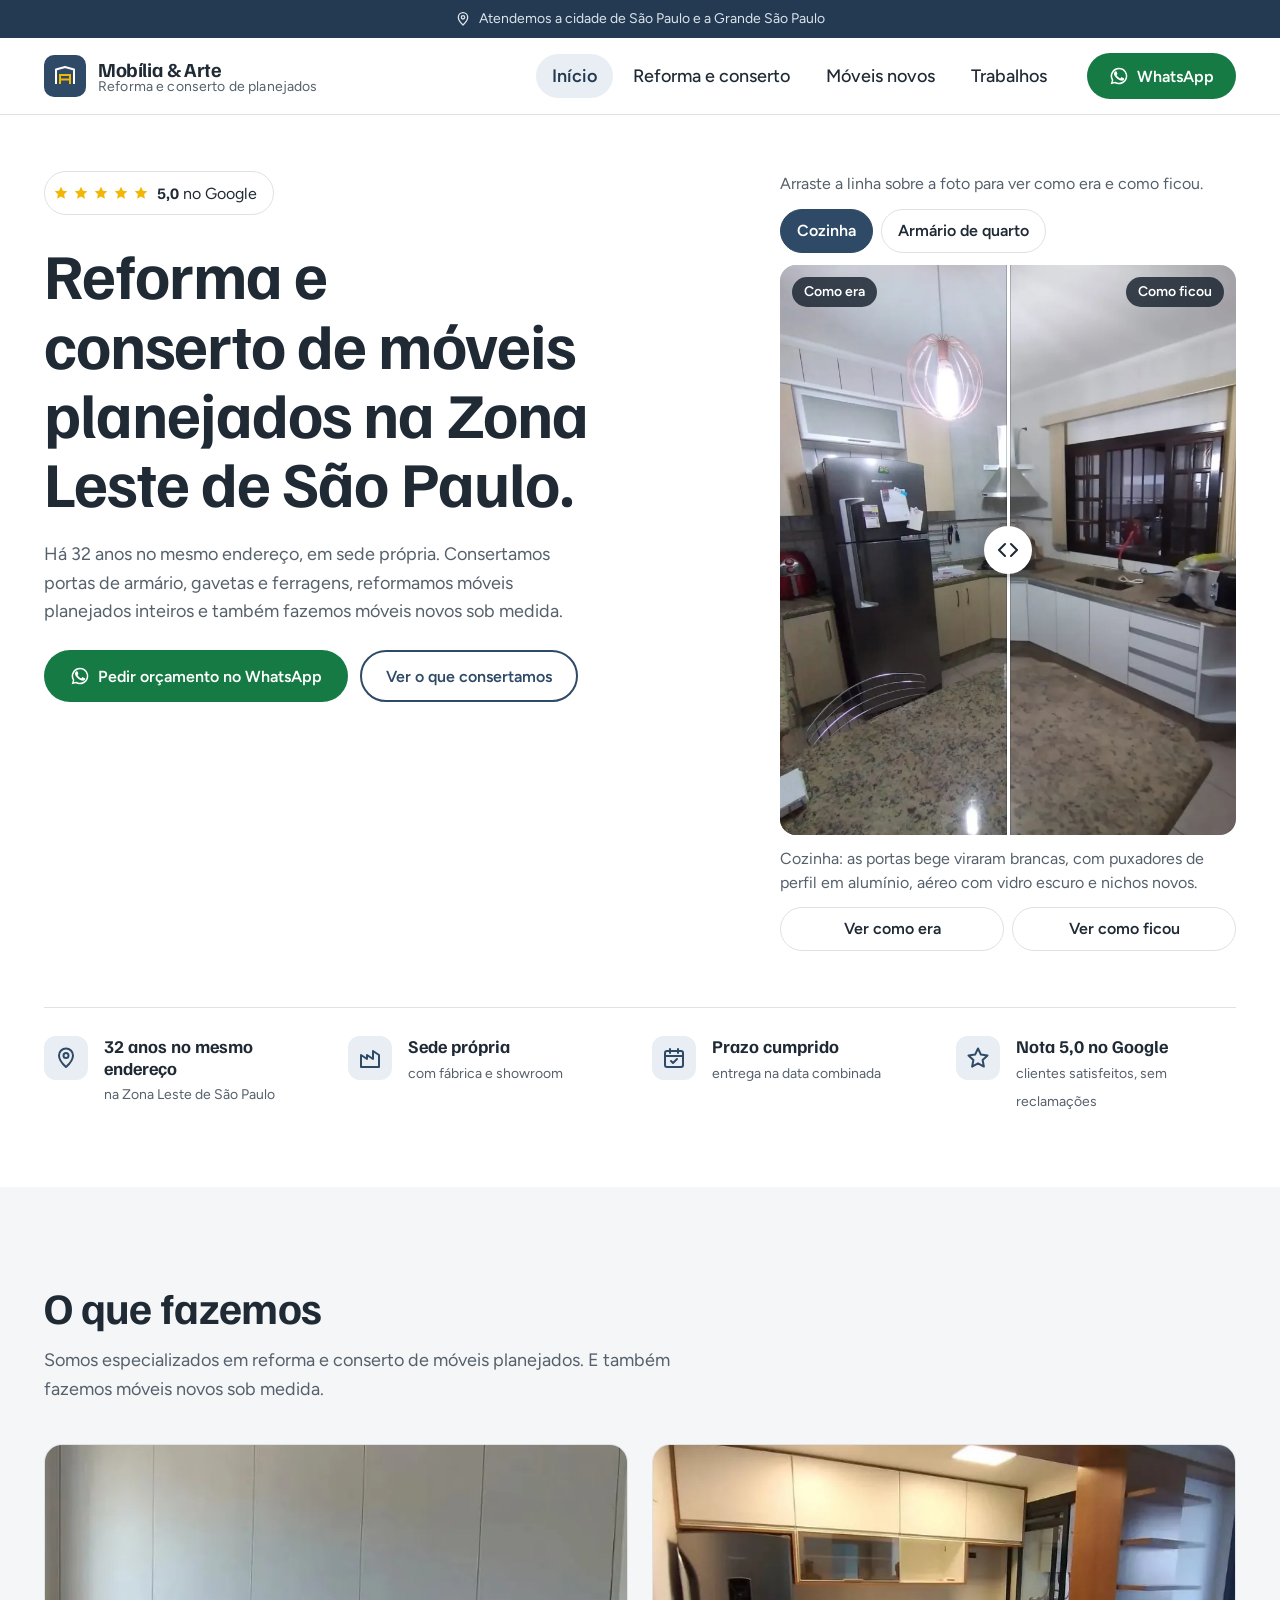
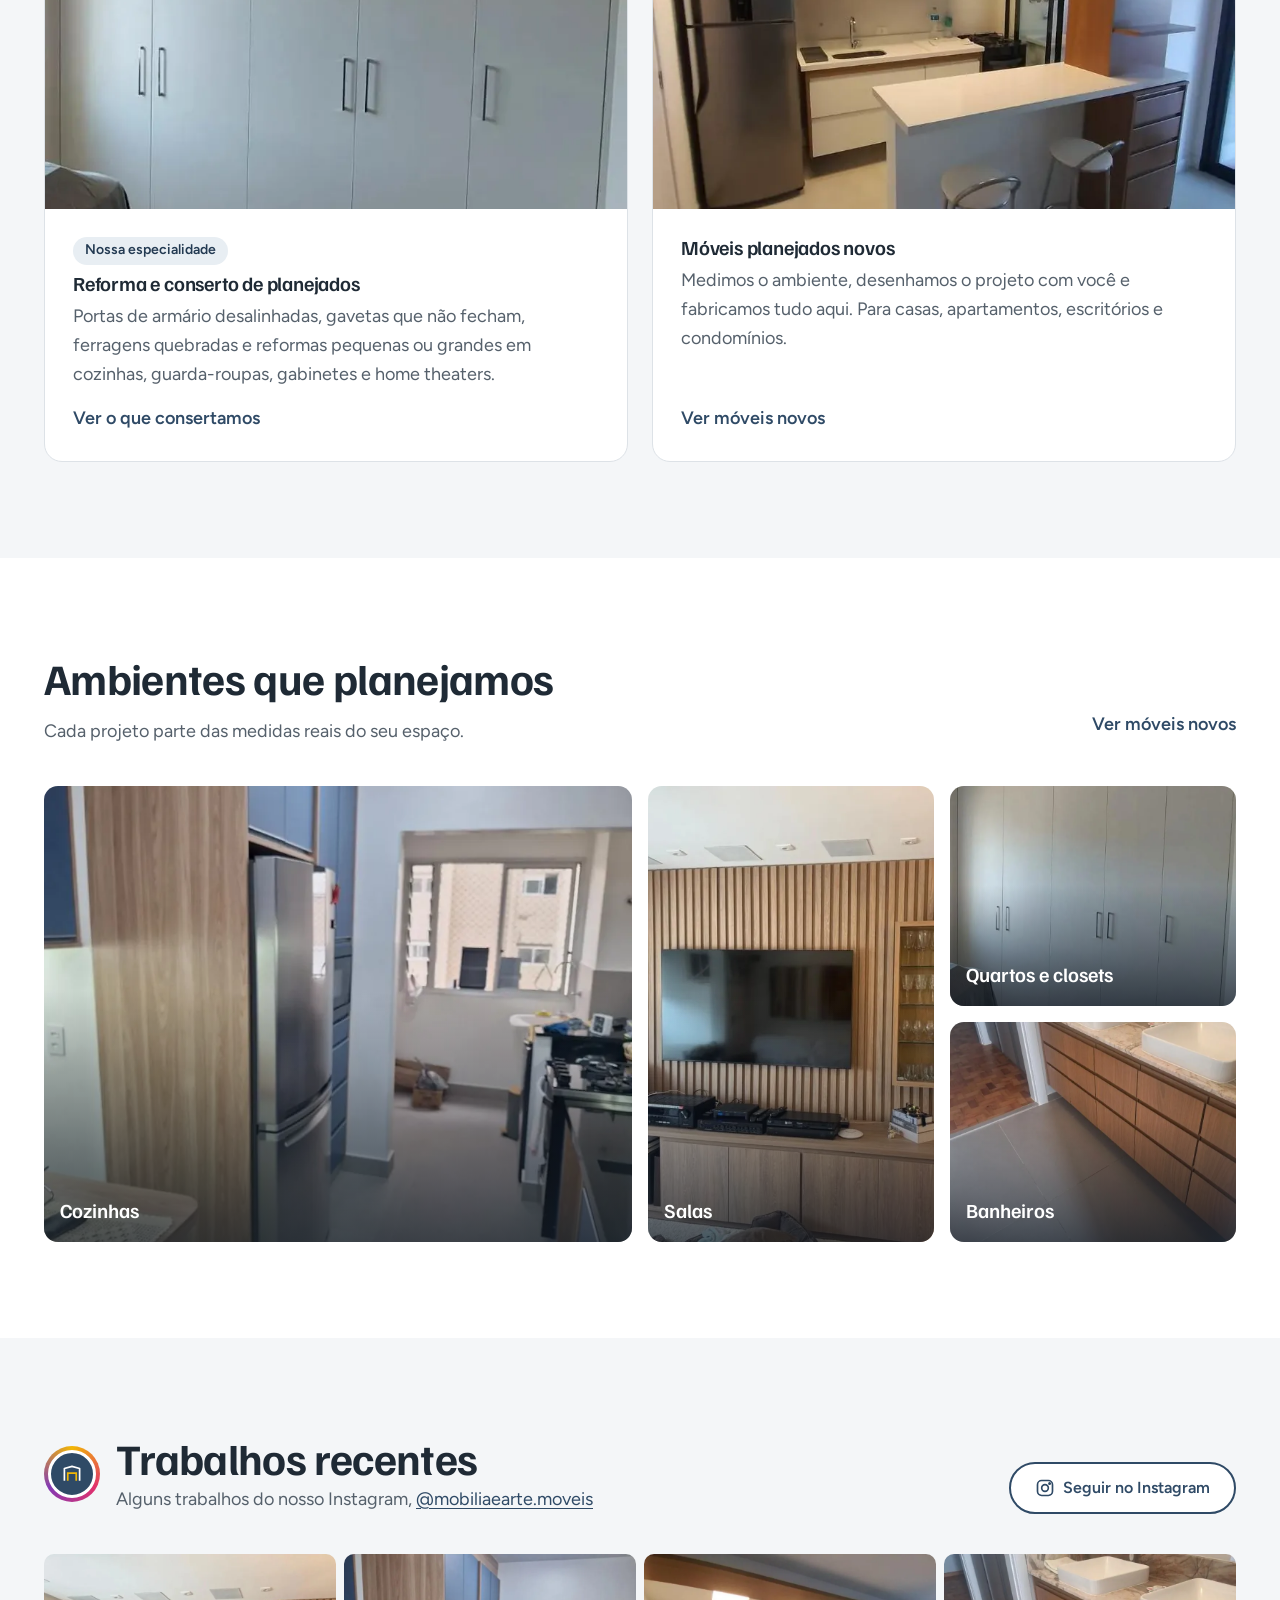
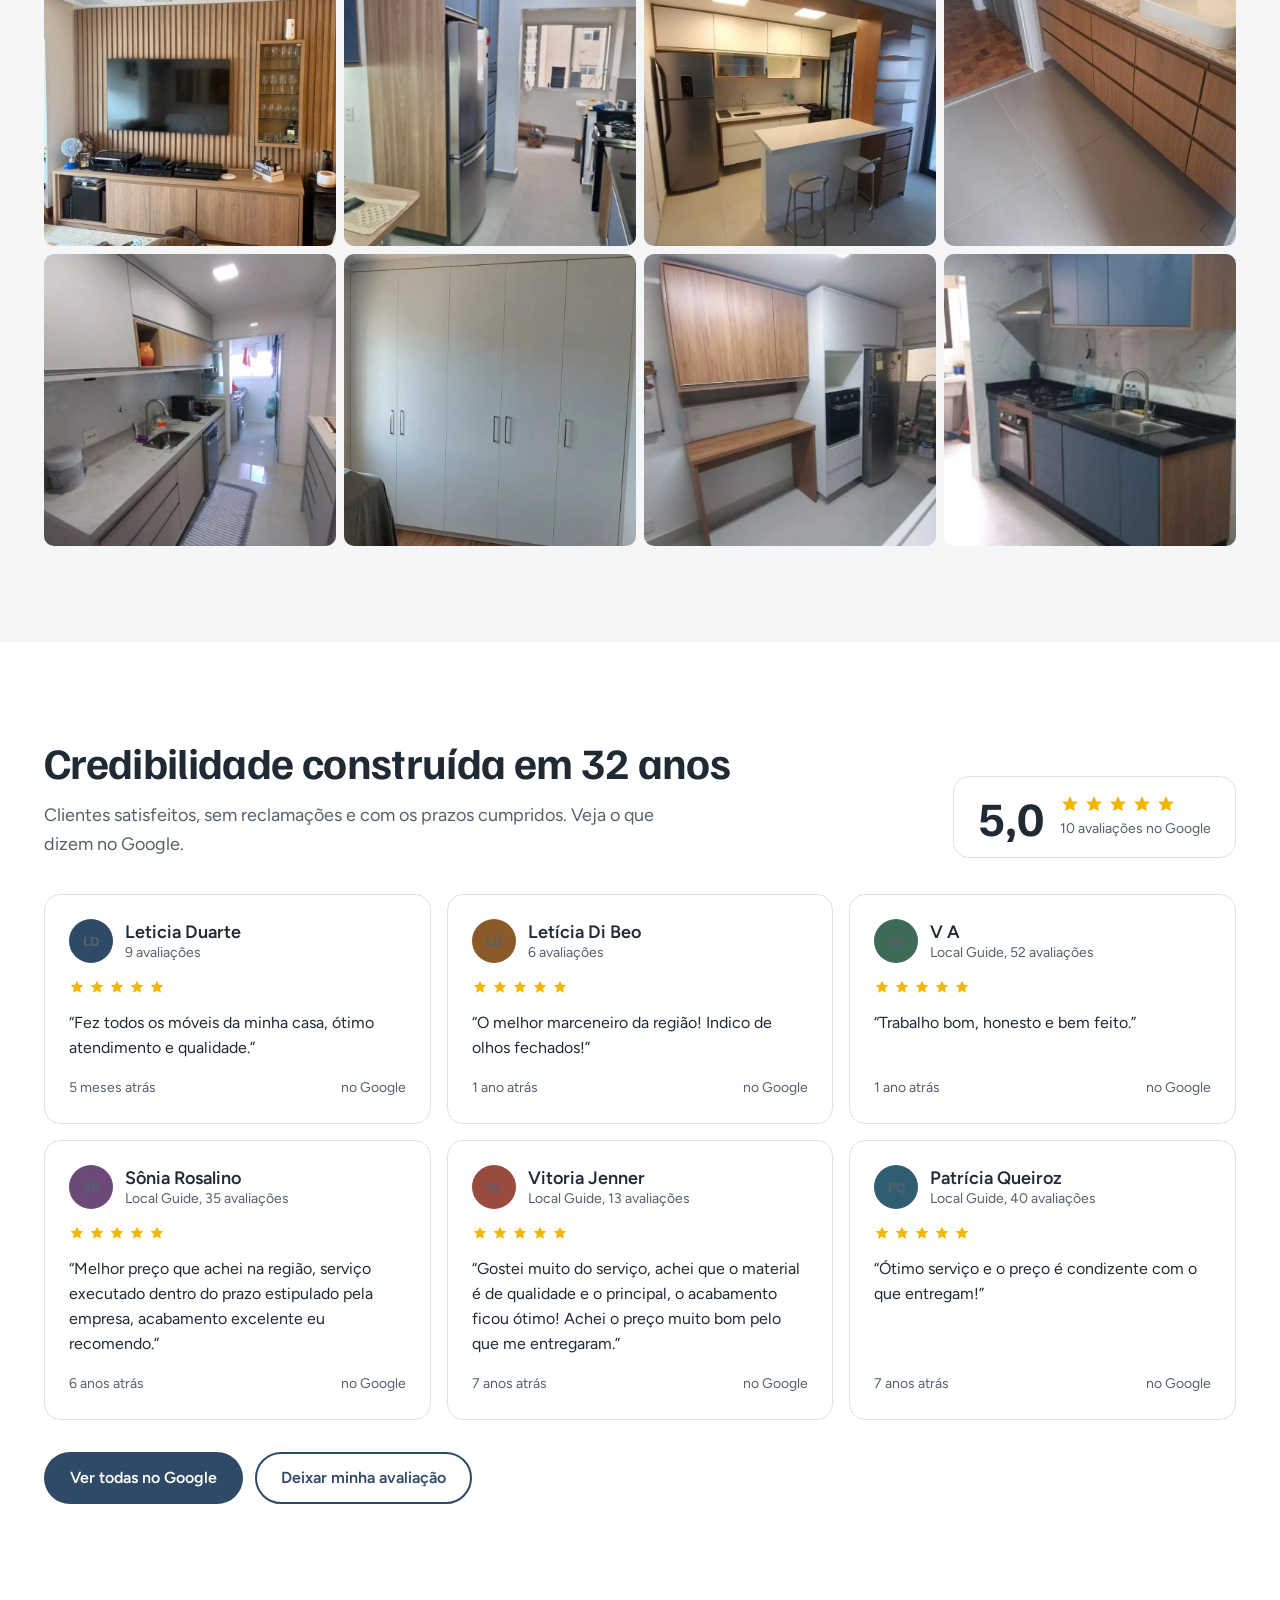
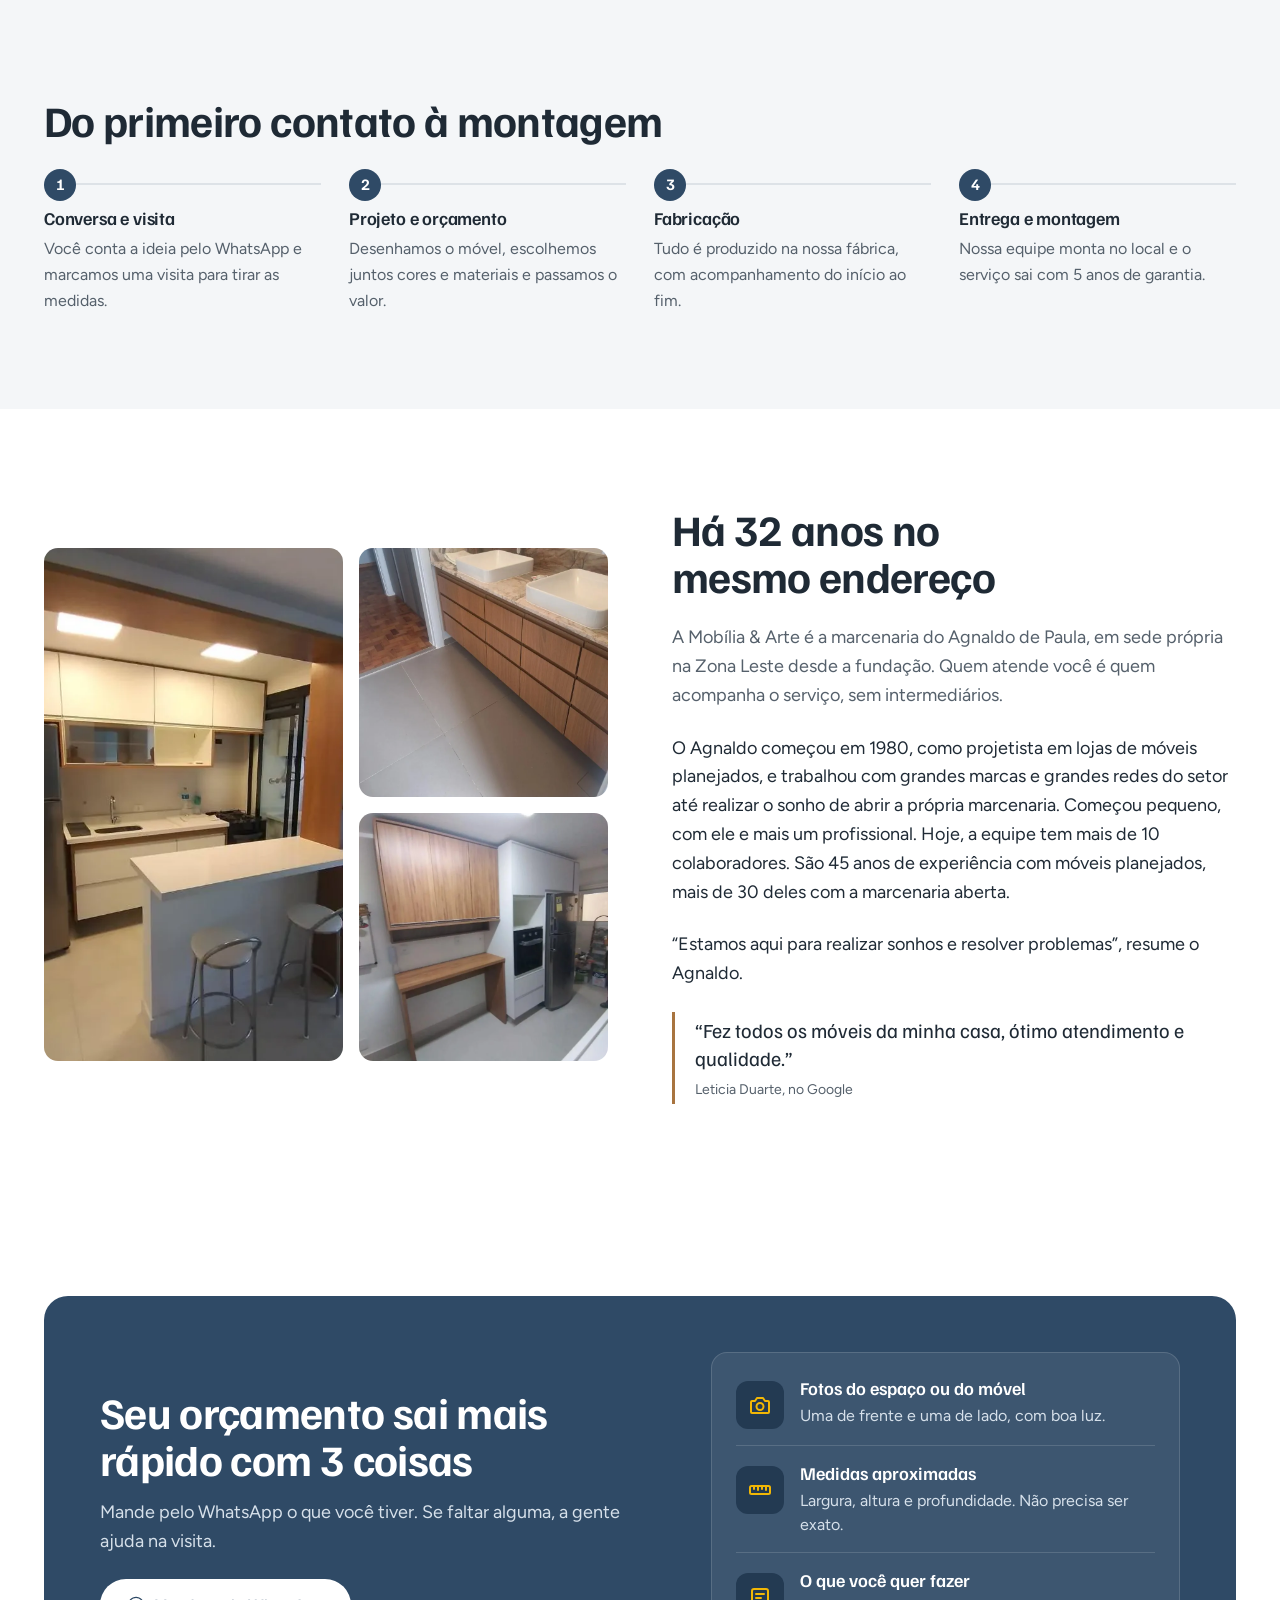
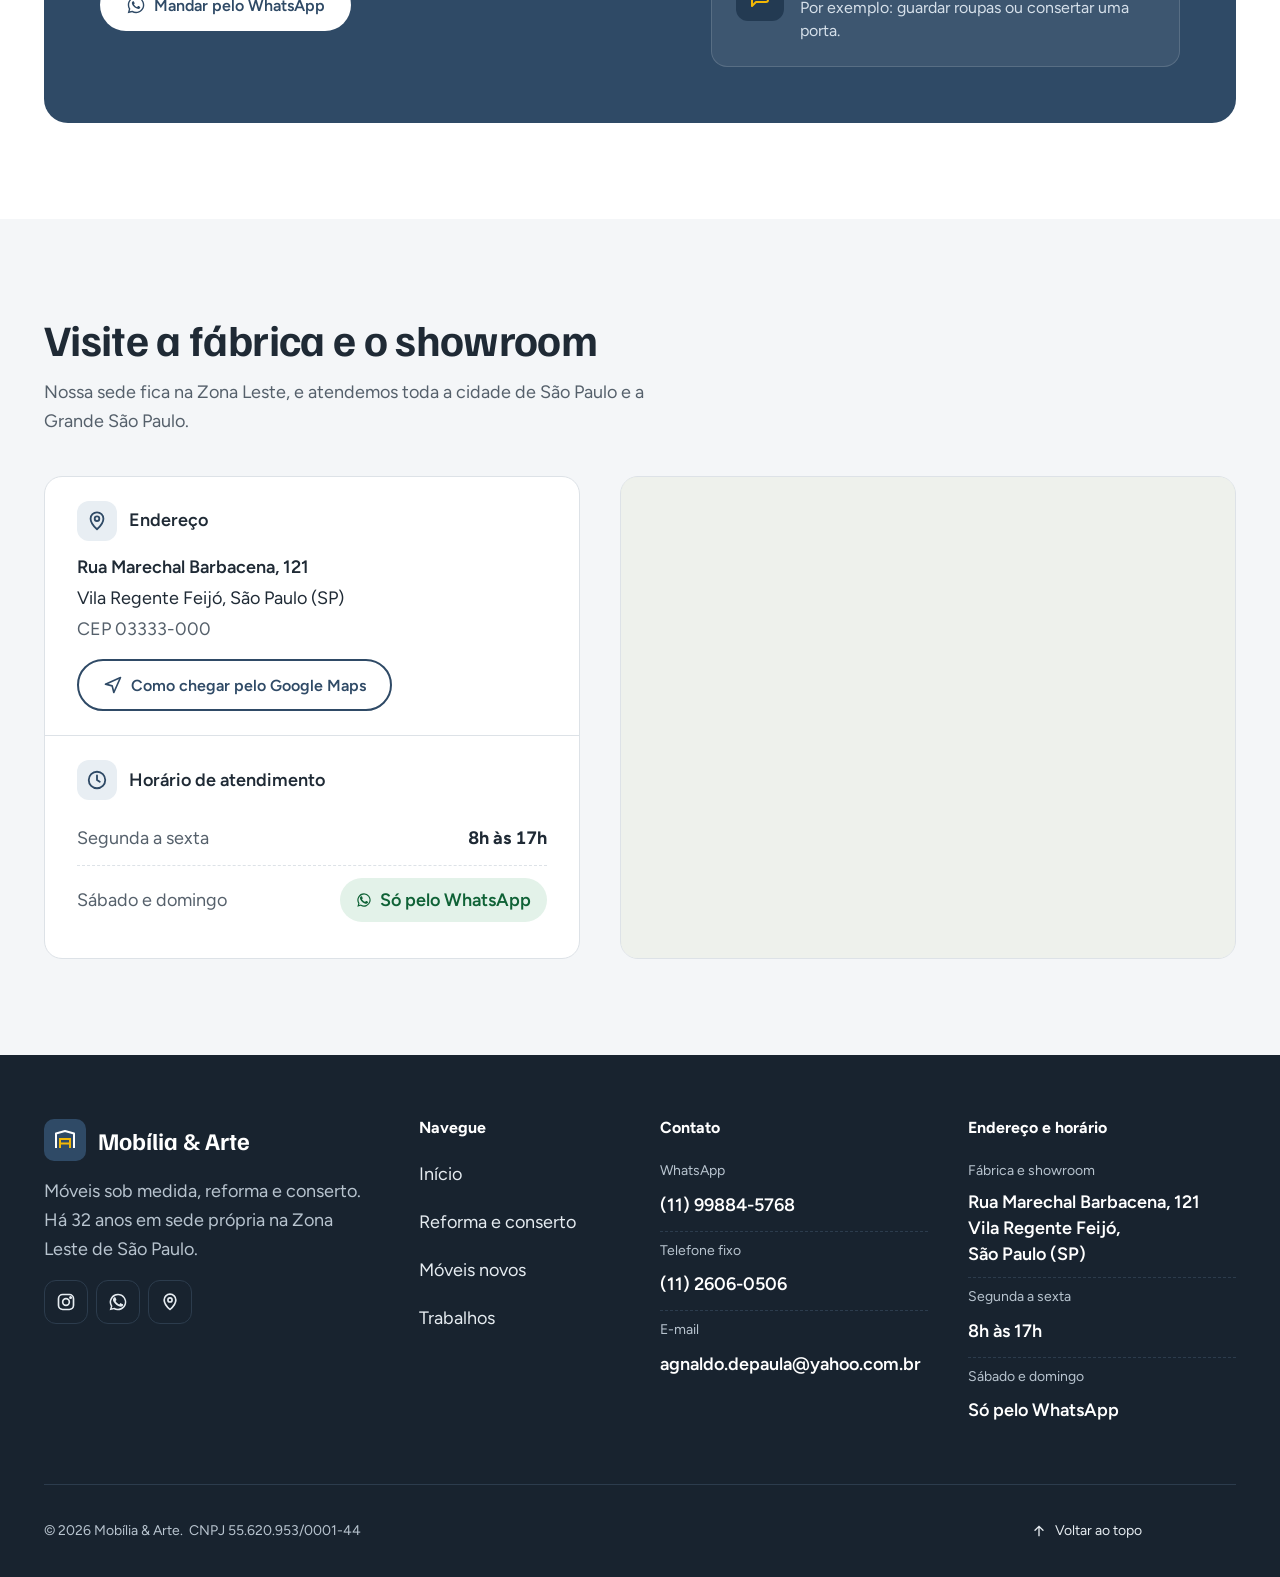
==== index.html @ 0fc71f67 "Imagem de prévia aponta para o endereço que já funciona até o domínio entrar no ar Co-Authored-By: C" ====
<!DOCTYPE html>
<html lang="pt-BR">
<head>
<meta charset="utf-8">
<meta name="viewport" content="width=device-width, initial-scale=1">
<title>Mobília &amp; Arte: reforma e conserto de móveis planejados na Zona Leste de SP</title>
<meta name="description" content="Reforma e conserto de móveis planejados na Zona Leste de São Paulo. Há 32 anos no mesmo endereço, com 5 anos de garantia. Atendemos a cidade de São Paulo e a Grande São Paulo.">
<link rel="canonical" href="https://marcenariamobiliaearte.com.br/">
<meta name="theme-color" content="#2F4A66">
<meta property="og:type" content="website">
<meta property="og:locale" content="pt_BR">
<meta property="og:site_name" content="Mobília &amp; Arte">
<meta property="og:title" content="Mobília &amp; Arte: reforma e conserto de móveis planejados na Zona Leste de SP">
<meta property="og:description" content="Reforma e conserto de móveis planejados na Zona Leste de São Paulo. Há 32 anos no mesmo endereço, com 5 anos de garantia. Atendemos a cidade de São Paulo e a Grande São Paulo.">
<meta property="og:url" content="https://mobilia-e-arte.vercel.app/">
<meta property="og:image" content="https://mobilia-e-arte.vercel.app/og.jpg">
<meta property="og:image:width" content="1200">
<meta property="og:image:height" content="630">
<meta name="twitter:card" content="summary_large_image">
<link rel="icon" href="/favicon.svg" type="image/svg+xml">
<link rel="preconnect" href="https://fonts.googleapis.com">
<link rel="preconnect" href="https://fonts.gstatic.com" crossorigin>
<link href="https://fonts.googleapis.com/css2?family=Familjen+Grotesk:wght@500;600;700&family=Figtree:wght@400;500;600;700&display=swap" rel="stylesheet">
<link rel="stylesheet" href="/site.css">
<script type="application/ld+json">
{
  "@context": "https://schema.org",
  "@type": "HomeAndConstructionBusiness",
  "@id": "https://marcenariamobiliaearte.com.br/#empresa",
  "name": "Mobília & Arte",
  "description": "Marcenaria especializada em reforma e conserto de móveis planejados, que também fabrica móveis novos sob medida.",
  "url": "https://marcenariamobiliaearte.com.br/",
  "image": "https://marcenariamobiliaearte.com.br/og.jpg",
  "logo": "https://marcenariamobiliaearte.com.br/favicon.svg",
  "telephone": "+55 11 99884-5768",
  "email": "agnaldo.depaula@yahoo.com.br",
  "address": {
    "@type": "PostalAddress",
    "streetAddress": "Rua Marechal Barbacena, 121",
    "addressLocality": "São Paulo",
    "addressRegion": "SP",
    "postalCode": "03333-000",
    "addressCountry": "BR"
  },
  "areaServed": [
    {
      "@type": "City",
      "name": "São Paulo"
    },
    {
      "@type": "AdministrativeArea",
      "name": "Grande São Paulo"
    }
  ],
  "openingHoursSpecification": [
    {
      "@type": "OpeningHoursSpecification",
      "dayOfWeek": [
        "Monday",
        "Tuesday",
        "Wednesday",
        "Thursday",
        "Friday"
      ],
      "opens": "08:00",
      "closes": "17:00"
    }
  ],
  "sameAs": [
    "https://www.instagram.com/mobiliaearte.moveis/"
  ]
}
</script>
</head>
<body data-pagina="inicio">
<a class="skip" href="#conteudo" data-skip>Pular para o conteúdo</a>

<div class="topbar">
  <div class="wrap">
    <span>
      <svg aria-hidden="true" width="16" height="16" viewBox="0 0 24 24" fill="none" stroke="currentColor" stroke-width="2" stroke-linecap="round" stroke-linejoin="round"><path d="M12 21s-7-6.2-7-11.5a7 7 0 0 1 14 0C19 14.8 12 21 12 21z"/><circle cx="12" cy="9.5" r="2.5"/></svg>
      Atendemos a cidade de São Paulo e a Grande São Paulo
    </span>

  </div>
</div>

<header class="site">
  <div class="wrap">
    <a class="logo" href="/" aria-label="Mobília &amp; Arte, página inicial">
      <span class="logo-mark" aria-hidden="true">
        <svg width="26" height="26" viewBox="0 0 26 26" fill="none"><path d="M4 21V6.5L13 4l9 2.5V21" stroke="#fff" stroke-width="2" stroke-linejoin="round"/><path d="M8 21V12h10v9" stroke="#F2B705" stroke-width="2"/><path d="M8 16.5h10" stroke="#F2B705" stroke-width="2"/></svg>
      </span>
      <span class="logo-txt"><b>Mobília &amp; Arte</b><span>Reforma e conserto de planejados</span></span>
    </a>
    <nav class="main" id="menu" aria-label="Principal">
      <ul>
        <li><a href="/" data-nav="inicio">Início</a></li>
        <li><a href="/reforma-e-conserto/" data-nav="reforma">Reforma e conserto</a></li>
        <li><a href="/moveis-novos/" data-nav="ambientes">Móveis novos</a></li>
        <li><a href="/#trabalhos" data-nav="trabalhos">Trabalhos</a></li>
      </ul>
    </nav>
    <div class="header-cta">
      <a class="btn btn-zap" href="https://wa.me/5511998845768?text=Ol%C3%A1%21%20Vim%20pelo%20site%20e%20quero%20um%20or%C3%A7amento.">
        <svg aria-hidden="true" width="20" height="20" viewBox="0 0 24 24" fill="currentColor"><path d="M17.5 14.4c-.3-.1-1.8-.9-2-1-.3-.1-.5-.1-.7.1-.2.3-.8 1-.9 1.2-.2.2-.3.2-.6.1-.3-.1-1.3-.5-2.4-1.5-.9-.8-1.5-1.8-1.7-2.1-.2-.3 0-.5.1-.6l.4-.5c.2-.2.2-.3.3-.5.1-.2 0-.4 0-.5l-.9-2.2c-.2-.6-.5-.5-.7-.5h-.6c-.2 0-.5.1-.8.4-.3.3-1 1-1 2.5s1.1 2.9 1.2 3.1c.1.2 2.1 3.2 5.1 4.5.7.3 1.3.5 1.7.6.7.2 1.4.2 1.9.1.6-.1 1.8-.7 2-1.4.2-.7.2-1.3.2-1.4-.1-.1-.3-.2-.6-.3zM12 2a10 10 0 0 0-8.6 15.1L2 22l5-1.3A10 10 0 1 0 12 2zm0 18.2c-1.5 0-3-.4-4.2-1.2l-.3-.2-3 .8.8-2.9-.2-.3A8.2 8.2 0 1 1 12 20.2z"/></svg>
        WhatsApp
      </a>
      <button class="menu-btn" type="button" aria-expanded="false" aria-controls="menu" aria-label="Abrir menu">
        <svg aria-hidden="true" width="24" height="24" viewBox="0 0 24 24" fill="none" stroke="currentColor" stroke-width="2" stroke-linecap="round"><path d="M4 7h16M4 12h16M4 17h16"/></svg>
      </button>
    </div>
  </div>
</header>

<main id="conteudo" tabindex="-1">
<div data-page="inicio">
  <section class="hero">
    <div class="wrap">
      <div class="hero-grid">
        <div class="hero-txt">
          <a class="selo" href="/#avaliacoes">
            <span class="stars" role="img" aria-label="5 de 5 estrelas" data-stars="16"></span>
            <span><b>5,0</b> no Google</span>
          </a>
          <h1>Reforma e conserto de móveis planejados na Zona Leste de São Paulo.</h1>
          <p class="lead">Há 32 anos no mesmo endereço, em sede própria. Consertamos portas de armário, gavetas e ferragens, reformamos móveis planejados inteiros e também fazemos móveis novos sob medida.</p>
          <div class="btns">
            <a class="btn btn-zap" href="https://wa.me/5511998845768?text=Ol%C3%A1%21%20Vim%20pelo%20site%20e%20quero%20um%20or%C3%A7amento%20de%20conserto%20ou%20reforma%20de%20m%C3%B3vel.">
              <svg aria-hidden="true" width="20" height="20" viewBox="0 0 24 24" fill="currentColor"><path d="M17.5 14.4c-.3-.1-1.8-.9-2-1-.3-.1-.5-.1-.7.1-.2.3-.8 1-.9 1.2-.2.2-.3.2-.6.1-.3-.1-1.3-.5-2.4-1.5-.9-.8-1.5-1.8-1.7-2.1-.2-.3 0-.5.1-.6l.4-.5c.2-.2.2-.3.3-.5.1-.2 0-.4 0-.5l-.9-2.2c-.2-.6-.5-.5-.7-.5h-.6c-.2 0-.5.1-.8.4-.3.3-1 1-1 2.5s1.1 2.9 1.2 3.1c.1.2 2.1 3.2 5.1 4.5.7.3 1.3.5 1.7.6.7.2 1.4.2 1.9.1.6-.1 1.8-.7 2-1.4.2-.7.2-1.3.2-1.4-.1-.1-.3-.2-.6-.3zM12 2a10 10 0 0 0-8.6 15.1L2 22l5-1.3A10 10 0 1 0 12 2zm0 18.2c-1.5 0-3-.4-4.2-1.2l-.3-.2-3 .8.8-2.9-.2-.3A8.2 8.2 0 1 1 12 20.2z"/></svg>
              Pedir orçamento no WhatsApp
            </a>
            <a class="btn btn-linha" href="/reforma-e-conserto/">Ver o que consertamos</a>
          </div>
        </div>
        <figure class="comparar comparar-hero" data-comparar>
          <p class="comp-dica">Arraste a linha sobre a foto para ver como era e como ficou.</p>
          <div class="comp-ex" role="group" aria-label="Escolher exemplo de reforma">
            <button type="button" class="comp-ex-btn" data-ex="cozinha" aria-pressed="true">Cozinha</button>
            <button type="button" class="comp-ex-btn" data-ex="armario" aria-pressed="false">Armário de quarto</button>
          </div>
          <div class="comp-area">
            <img class="comp-depois" src="/img/cozinha-depois.webp" alt="" width="768" height="1024" >
            <div class="comp-antes-wrap"><img class="comp-antes" src="/img/cozinha-antes.webp" alt="" width="768" height="1024" ></div>
            <span class="comp-rot comp-rot-antes" aria-hidden="true">Como era</span>
            <span class="comp-rot comp-rot-depois" aria-hidden="true">Como ficou</span>
            <span class="comp-linha" aria-hidden="true"><span class="comp-alca"><svg width="24" height="24" viewBox="0 0 24 24" fill="none" stroke="currentColor" stroke-width="2" stroke-linecap="round" stroke-linejoin="round"><path d="M9 6l-6 6 6 6M15 6l6 6-6 6"/></svg></span></span>
            <label class="sr-only" for="comp-inicio">Comparar como era e como ficou. Mais para a esquerda mostra como ficou; mais para a direita, como era.</label>
            <input class="comp-range" id="comp-inicio" type="range" min="0" max="100" value="50" step="1">
          </div>
          <figcaption class="comp-leg" aria-live="polite"></figcaption>
          <div class="comp-botoes" role="group" aria-label="Ver foto inteira">
            <button type="button" class="comp-btn" data-ir="100">Ver como era</button>
            <button type="button" class="comp-btn" data-ir="0">Ver como ficou</button>
          </div>
        </figure>
        
      </div>

      <ul class="fatos">
        <li><span class="ic" aria-hidden="true"><svg width="24" height="24" viewBox="0 0 24 24" fill="none" stroke="currentColor" stroke-width="2" stroke-linecap="round" stroke-linejoin="round"><path d="M12 21s-7-6.2-7-11.5a7 7 0 0 1 14 0C19 14.8 12 21 12 21z"/><circle cx="12" cy="9.5" r="2.5"/></svg></span><div><strong>32 anos no mesmo endereço</strong><span>na Zona Leste de São Paulo</span></div></li>
        <li><span class="ic" aria-hidden="true"><svg width="24" height="24" viewBox="0 0 24 24" fill="none" stroke="currentColor" stroke-width="2" stroke-linecap="round" stroke-linejoin="round"><path d="M3 21V9l6 4V9l6 4V5l6 4v12z"/></svg></span><div><strong>Sede própria</strong><span>com fábrica e showroom</span></div></li>
        <li><span class="ic" aria-hidden="true"><svg width="24" height="24" viewBox="0 0 24 24" fill="none" stroke="currentColor" stroke-width="2" stroke-linecap="round" stroke-linejoin="round"><rect x="3" y="5" width="18" height="16" rx="2"/><path d="M3 10h18M8 3v4M16 3v4M9 15l2 2 4-4"/></svg></span><div><strong>Prazo cumprido</strong><span>entrega na data combinada</span></div></li>
        <li><span class="ic" aria-hidden="true"><svg width="24" height="24" viewBox="0 0 24 24" fill="none" stroke="currentColor" stroke-width="2" stroke-linecap="round" stroke-linejoin="round"><path d="M12 2.5l2.9 6.1 6.6.8-4.9 4.6 1.3 6.6L12 17.3 6.1 20.6l1.3-6.6L2.5 9.4l6.6-.8z"/></svg></span><div><strong>Nota 5,0 no Google</strong><span>clientes satisfeitos, sem reclamações</span></div></li>
      </ul>
    </div>
  </section>

  <section class="sec sec-nevoa" id="servicos">
    <div class="wrap">
      <div class="sec-head">
        <div class="stack">
          <h2>O que fazemos</h2>
          <p class="lead">Somos especializados em reforma e conserto de móveis planejados. E também fazemos móveis novos sob medida.</p>
        </div>
      </div>
      <div class="servicos">
        <a class="serv" href="/reforma-e-conserto/">
          <div class="img"><img src="/img/guarda-roupa-branco.webp" alt="" loading="lazy"></div>
          <div class="body">
            <span class="tag-esp">Nossa especialidade</span>
            <h3>Reforma e conserto de planejados</h3>
            <p>Portas de armário desalinhadas, gavetas que não fecham, ferragens quebradas e reformas pequenas ou grandes em cozinhas, guarda-roupas, gabinetes e home theaters.</p>
            <span class="go">Ver o que consertamos</span>
          </div>
        </a>
        <a class="serv" href="/moveis-novos/">
          <div class="img"><img src="/img/cozinha-branca-freijo.webp" alt="" loading="lazy"></div>
          <div class="body">
            <h3>Móveis planejados novos</h3>
            <p>Medimos o ambiente, desenhamos o projeto com você e fabricamos tudo aqui. Para casas, apartamentos, escritórios e condomínios.</p>
            <span class="go">Ver móveis novos</span>
          </div>
        </a>
      </div>
    </div>
  </section>


  <section class="sec">
    <div class="wrap">
      <div class="sec-head">
        <div class="stack">
          <h2>Ambientes que planejamos</h2>
          <p class="lead">Cada projeto parte das medidas reais do seu espaço.</p>
        </div>
        <a class="link-seta" href="/moveis-novos/">Ver móveis novos</a>
      </div>
      <div class="mosaico">
        <a class="big" href="/moveis-novos/#cozinha"><img src="/img/cozinha-azul-corredor.webp" alt="" loading="lazy"><span>Cozinhas</span></a>
        <a class="tall" href="/moveis-novos/#sala"><img src="/img/sala-painel-ripado.webp" alt="" loading="lazy"><span>Salas</span></a>
        <a href="/moveis-novos/#quarto"><img src="/img/guarda-roupa-branco.webp" alt="" loading="lazy"><span>Quartos e closets</span></a>
        <a href="/moveis-novos/#banheiro"><img src="/img/banheiro-gabinete.webp" alt="" loading="lazy"><span>Banheiros</span></a>
      </div>
    </div>
  </section>

  <section class="sec sec-nevoa" id="trabalhos">
    <div class="wrap">
      <div class="sec-head">
        <div class="ig-perfil">
          <span class="ig-avatar" aria-hidden="true"><div><svg width="22" height="22" viewBox="0 0 26 26" fill="none"><path d="M4 21V6.5L13 4l9 2.5V21" stroke="#fff" stroke-width="2" stroke-linejoin="round"/><path d="M8 21V12h10v9" stroke="#F2B705" stroke-width="2"/></svg></div></span>
          <div class="stack" style="gap:4px">
            <h2>Trabalhos recentes</h2>
            <p class="muted">Alguns trabalhos do nosso Instagram, <a href="https://www.instagram.com/mobiliaearte.moveis/">@mobiliaearte.moveis</a></p>
          </div>
        </div>
        <a class="btn btn-linha" href="https://www.instagram.com/mobiliaearte.moveis/">
          <svg aria-hidden="true" width="20" height="20" viewBox="0 0 24 24" fill="none" stroke="currentColor" stroke-width="2"><rect x="3" y="3" width="18" height="18" rx="5"/><circle cx="12" cy="12" r="4"/><circle cx="17.5" cy="6.5" r=".8" fill="currentColor"/></svg>
          Seguir no Instagram
        </a>
      </div>
      <ul class="insta" id="insta"></ul>
    </div>
  </section>

  <section class="sec" id="avaliacoes">
    <div class="wrap">
      <div class="rev-top">
        <div class="stack">
          <h2>Credibilidade construída em 32 anos</h2>
          <p class="lead">Clientes satisfeitos, sem reclamações e com os prazos cumpridos. Veja o que dizem no Google.</p>
        </div>
        <div class="nota">
          <b>5,0</b>
          <div class="stack" style="gap:4px">
            <span class="stars" role="img" aria-label="5 de 5 estrelas" data-stars="20"></span>
            <span class="small muted">10 avaliações no Google</span>
          </div>
        </div>
      </div>
      <div class="reviews" id="reviews"></div>
      <div class="btns" style="margin-top:32px">
        <a class="btn btn-azul" href="https://share.google/wnYTbPwgZkuoFRdhv">Ver todas no Google</a>
        <a class="btn btn-linha" href="https://share.google/wnYTbPwgZkuoFRdhv">Deixar minha avaliação</a>
      </div>
    </div>
  </section>

  <section class="sec sec-nevoa">
    <div class="wrap">
      <div class="sec-head"><div class="stack"><h2>Do primeiro contato à montagem</h2></div></div>
      <ol class="passos">
        <li><h3>Conversa e visita</h3><p>Você conta a ideia pelo WhatsApp e marcamos uma visita para tirar as medidas.</p></li>
        <li><h3>Projeto e orçamento</h3><p>Desenhamos o móvel, escolhemos juntos cores e materiais e passamos o valor.</p></li>
        <li><h3>Fabricação</h3><p>Tudo é produzido na nossa fábrica, com acompanhamento do início ao fim.</p></li>
        <li><h3>Entrega e montagem</h3><p>Nossa equipe monta no local e o serviço sai com 5 anos de garantia.</p></li>
      </ol>
    </div>
  </section>

  <section class="sec">
    <div class="wrap sobre">
      <div class="sobre-fotos">
        <img class="a" src="/img/cozinha-branca-freijo.webp" alt="Cozinha americana com armários brancos, viga e pilar em madeira, prateleiras e balcão com banquetas." loading="lazy">
        <div class="b">
          <img src="/img/banheiro-gabinete.webp" alt="Gabinete de banheiro amadeirado com gavetas e duas cubas." loading="lazy">
          <img src="/img/cozinha-freijo-bancada.webp" alt="Cozinha com armários aéreos amadeirados, bancada de apoio e torre quente branca." loading="lazy">
        </div>
      </div>
      <div class="stack" style="gap:24px">
        <h2>Há 32 anos no mesmo endereço</h2>
        <p class="lead">A Mobília &amp; Arte é a marcenaria do Agnaldo de Paula, em sede própria na Zona Leste desde a fundação. Quem atende você é quem acompanha o serviço, sem intermediários.</p>
        <p>O Agnaldo começou em 1980, como projetista em lojas de móveis planejados, e trabalhou com grandes marcas e grandes redes do setor até realizar o sonho de abrir a própria marcenaria. Começou pequeno, com ele e mais um profissional. Hoje, a equipe tem mais de 10 colaboradores. São 45 anos de experiência com móveis planejados, mais de 30 deles com a marcenaria aberta.</p>
        <p>“Estamos aqui para realizar sonhos e resolver problemas”, resume o Agnaldo.</p>
        <p class="citacao">“Fez todos os móveis da minha casa, ótimo atendimento e qualidade.”<br><span class="small muted" style="font-family:var(--texto-fonte)">Leticia Duarte, no Google</span></p>
      </div>
    </div>
  </section>

  <section class="sec">
    <div class="wrap">
      <div class="cta-final">
        <div class="cta-texto stack" style="gap:16px">
          <h2 id="orc-rapido">Seu orçamento sai mais rápido com 3 coisas</h2>
          <p style="font-size:1.125rem">Mande pelo WhatsApp o que você tiver. Se faltar alguma, a gente ajuda na visita.</p>
        </div>
        <ol class="cta-lista" aria-labelledby="orc-rapido">
          <li><span class="ic" aria-hidden="true"><svg width="24" height="24" viewBox="0 0 24 24" fill="none" stroke="currentColor" stroke-width="2" stroke-linecap="round" stroke-linejoin="round"><path d="M4 8h3l2-3h6l2 3h3a1 1 0 0 1 1 1v10a1 1 0 0 1-1 1H4a1 1 0 0 1-1-1V9a1 1 0 0 1 1-1z"/><circle cx="12" cy="13.5" r="3.5"/></svg></span><div><strong>Fotos do espaço ou do móvel</strong><span>Uma de frente e uma de lado, com boa luz.</span></div></li>
          <li><span class="ic" aria-hidden="true"><svg width="24" height="24" viewBox="0 0 24 24" fill="none" stroke="currentColor" stroke-width="2" stroke-linecap="round" stroke-linejoin="round"><rect x="2" y="8" width="20" height="8" rx="1.5"/><path d="M6 8v3M10 8v4M14 8v3M18 8v4"/></svg></span><div><strong>Medidas aproximadas</strong><span>Largura, altura e profundidade. Não precisa ser exato.</span></div></li>
          <li><span class="ic" aria-hidden="true"><svg width="24" height="24" viewBox="0 0 24 24" fill="none" stroke="currentColor" stroke-width="2" stroke-linecap="round" stroke-linejoin="round"><path d="M20 15a2 2 0 0 1-2 2H8l-4 4V6a2 2 0 0 1 2-2h12a2 2 0 0 1 2 2z"/><path d="M8 9h8M8 13h5"/></svg></span><div><strong>O que você quer fazer</strong><span>Por exemplo: guardar roupas ou consertar uma porta.</span></div></li>
        </ol>
        <a class="btn btn-branco cta-botao" href="https://wa.me/5511998845768?text=Ol%C3%A1%21%20Vim%20pelo%20site%20e%20quero%20um%20or%C3%A7amento."><svg width="20" height="20" viewBox="0 0 24 24" fill="currentColor" aria-hidden="true"><path d="M12.04 2C6.58 2 2.13 6.45 2.13 11.91c0 1.75.46 3.45 1.32 4.95L2.05 22l5.25-1.38a9.9 9.9 0 0 0 4.74 1.21c5.46 0 9.91-4.45 9.91-9.91C21.95 6.45 17.5 2 12.04 2zm0 18.15c-1.48 0-2.93-.4-4.2-1.15l-.3-.18-3.12.82.83-3.04-.2-.31a8.2 8.2 0 0 1-1.26-4.38c0-4.54 3.7-8.24 8.25-8.24 4.54 0 8.24 3.7 8.24 8.24 0 4.55-3.7 8.24-8.24 8.24zm4.52-6.16c-.25-.12-1.47-.72-1.69-.81-.23-.08-.39-.12-.56.13-.16.24-.64.8-.78.97-.14.16-.29.18-.54.06-.25-.12-1.05-.39-1.99-1.23-.74-.66-1.23-1.47-1.38-1.72-.14-.25-.01-.38.11-.5.11-.11.25-.29.37-.43.12-.15.16-.25.25-.41.08-.17.04-.31-.02-.43-.06-.12-.56-1.34-.76-1.84-.2-.48-.41-.42-.56-.43h-.48c-.17 0-.43.06-.66.31-.22.25-.86.85-.86 2.07 0 1.22.89 2.4 1.01 2.56.12.17 1.75 2.67 4.23 3.74.59.26 1.05.41 1.41.52.59.19 1.13.16 1.56.1.48-.07 1.47-.6 1.67-1.18.21-.58.21-1.07.14-1.18-.06-.11-.22-.17-.47-.29z"/></svg>Mandar pelo WhatsApp</a>
      </div>
    </div>
  </section>

  <section class="sec sec-nevoa" id="visite">
    <div class="wrap">
      <div class="sec-head"><div class="stack"><h2>Visite a fábrica e o showroom</h2><p class="lead">Nossa sede fica na Zona Leste, e atendemos toda a cidade de São Paulo e a Grande São Paulo.</p></div></div>
      <div class="visita">
        <div class="info-card visita-card">
          <div class="info-bloco">
            <h3 class="info-tit"><span class="ic" aria-hidden="true"><svg width="22" height="22" viewBox="0 0 24 24" fill="none" stroke="currentColor" stroke-width="2" stroke-linecap="round" stroke-linejoin="round"><path d="M12 21s-7-6.2-7-11.5a7 7 0 0 1 14 0C19 14.8 12 21 12 21z"/><circle cx="12" cy="9.5" r="2.5"/></svg></span>Endereço</h3>
            <address class="end">
              <span class="end-rua">Rua Marechal Barbacena, 121</span>
              <span>Vila Regente Feijó, São Paulo (SP)</span>
              <span class="muted">CEP 03333-000</span>
            </address>
            <a class="btn btn-linha btn-mapa" href="https://maps.google.com/?q=Rua+Marechal+Barbacena+121,+S%C3%A3o+Paulo">
              <svg aria-hidden="true" width="20" height="20" viewBox="0 0 24 24" fill="none" stroke="currentColor" stroke-width="2" stroke-linecap="round" stroke-linejoin="round"><path d="M3 11l18-8-8 18-2-8z"/></svg>
              Como chegar pelo Google Maps
            </a>
          </div>
          <div class="info-bloco">
            <h3 class="info-tit"><span class="ic" aria-hidden="true"><svg width="22" height="22" viewBox="0 0 24 24" fill="none" stroke="currentColor" stroke-width="2" stroke-linecap="round" stroke-linejoin="round"><circle cx="12" cy="12" r="9"/><path d="M12 7v5l3 2"/></svg></span>Horário de atendimento</h3>
            <ul class="horarios">
              <li><span class="dia">Segunda a sexta</span><strong class="hora">8h às 17h</strong></li>
              <li><span class="dia">Sábado e domingo</span><a class="zap-chip" href="https://wa.me/5511998845768?text=Ol%C3%A1%21%20Vim%20pelo%20site%20e%20quero%20um%20or%C3%A7amento."><svg aria-hidden="true" width="16" height="16" viewBox="0 0 24 24" fill="currentColor"><path d="M17.5 14.4c-.3-.1-1.8-.9-2-1-.3-.1-.5-.1-.7.1-.2.3-.8 1-.9 1.2-.2.2-.3.2-.6.1-.3-.1-1.3-.5-2.4-1.5-.9-.8-1.5-1.8-1.7-2.1-.2-.3 0-.5.1-.6l.4-.5c.2-.2.2-.3.3-.5.1-.2 0-.4 0-.5l-.9-2.2c-.2-.6-.5-.5-.7-.5h-.6c-.2 0-.5.1-.8.4-.3.3-1 1-1 2.5s1.1 2.9 1.2 3.1c.1.2 2.1 3.2 5.1 4.5.7.3 1.3.5 1.7.6.7.2 1.4.2 1.9.1.6-.1 1.8-.7 2-1.4.2-.7.2-1.3.2-1.4-.1-.1-.3-.2-.6-.3zM12 2a10 10 0 0 0-8.6 15.1L2 22l5-1.3A10 10 0 1 0 12 2zm0 18.2c-1.5 0-3-.4-4.2-1.2l-.3-.2-3 .8.8-2.9-.2-.3A8.2 8.2 0 1 1 12 20.2z"/></svg>Só pelo WhatsApp</a></li>
            </ul>
          </div>
        </div>
        <div class="mapa" id="mapa"></div>
      </div>
    </div>
  </section>

</div>

<!-- ================= AMBIENTES ================= -->
</main>

<footer class="site">
  <div class="wrap">
    <div class="foot-top">
      <div>
        <div class="foot-logo">
          <span class="logo-mark" aria-hidden="true"><svg width="26" height="26" viewBox="0 0 26 26" fill="none"><path d="M4 21V6.5L13 4l9 2.5V21" stroke="#fff" stroke-width="2" stroke-linejoin="round"/><path d="M8 21V12h10v9" stroke="#F2B705" stroke-width="2"/><path d="M8 16.5h10" stroke="#F2B705" stroke-width="2"/></svg></span>
          <b>Mobília &amp; Arte</b>
        </div>
        <p style="max-width:22em">Móveis sob medida, reforma e conserto. Há 32 anos em sede própria na Zona Leste de São Paulo.</p>
        <div class="sociais">
          <a href="https://www.instagram.com/mobiliaearte.moveis/" aria-label="Instagram da Mobília &amp; Arte"><svg aria-hidden="true" width="20" height="20" viewBox="0 0 24 24" fill="none" stroke="currentColor" stroke-width="2"><rect x="3" y="3" width="18" height="18" rx="5"/><circle cx="12" cy="12" r="4"/><circle cx="17.5" cy="6.5" r=".8" fill="currentColor"/></svg></a>
          <a href="https://wa.me/5511998845768?text=Ol%C3%A1%21%20Vim%20pelo%20site%20e%20quero%20um%20or%C3%A7amento." aria-label="WhatsApp da Mobília &amp; Arte"><svg aria-hidden="true" width="20" height="20" viewBox="0 0 24 24" fill="currentColor"><path d="M17.5 14.4c-.3-.1-1.8-.9-2-1-.3-.1-.5-.1-.7.1-.2.3-.8 1-.9 1.2-.2.2-.3.2-.6.1-.3-.1-1.3-.5-2.4-1.5-.9-.8-1.5-1.8-1.7-2.1-.2-.3 0-.5.1-.6l.4-.5c.2-.2.2-.3.3-.5.1-.2 0-.4 0-.5l-.9-2.2c-.2-.6-.5-.5-.7-.5h-.6c-.2 0-.5.1-.8.4-.3.3-1 1-1 2.5s1.1 2.9 1.2 3.1c.1.2 2.1 3.2 5.1 4.5.7.3 1.3.5 1.7.6.7.2 1.4.2 1.9.1.6-.1 1.8-.7 2-1.4.2-.7.2-1.3.2-1.4-.1-.1-.3-.2-.6-.3zM12 2a10 10 0 0 0-8.6 15.1L2 22l5-1.3A10 10 0 1 0 12 2zm0 18.2c-1.5 0-3-.4-4.2-1.2l-.3-.2-3 .8.8-2.9-.2-.3A8.2 8.2 0 1 1 12 20.2z"/></svg></a>
          <a href="https://share.google/wnYTbPwgZkuoFRdhv" aria-label="Perfil da Mobília &amp; Arte no Google"><svg aria-hidden="true" width="20" height="20" viewBox="0 0 24 24" fill="none" stroke="currentColor" stroke-width="2" stroke-linecap="round" stroke-linejoin="round"><path d="M12 21s-7-6.2-7-11.5a7 7 0 0 1 14 0C19 14.8 12 21 12 21z"/><circle cx="12" cy="9.5" r="2.5"/></svg></a>
        </div>
      </div>
      <nav aria-label="Páginas do site">
        <h3>Navegue</h3>
        <ul>
          <li><a href="/">Início</a></li>
          <li><a href="/reforma-e-conserto/">Reforma e conserto</a></li>
          <li><a href="/moveis-novos/">Móveis novos</a></li>
          <li><a href="/#trabalhos">Trabalhos</a></li>
        </ul>
      </nav>
      <div>
        <h3>Contato</h3>
        <ul class="foot-lista">
          <li><span class="rot">WhatsApp</span><a href="https://wa.me/5511998845768?text=Ol%C3%A1%21%20Vim%20pelo%20site%20e%20quero%20um%20or%C3%A7amento.">(11) 99884-5768</a></li>
          <li><span class="rot">Telefone fixo</span><a href="tel:+551126060506">(11) 2606-0506</a></li>
          <li><span class="rot">E-mail</span><a href="mailto:agnaldo.depaula@yahoo.com.br">agnaldo.depaula<wbr>@yahoo.com.br</a></li>
        </ul>
      </div>
      <div>
        <h3>Endereço e horário</h3>
        <ul class="foot-lista">
          <li><span class="rot">Fábrica e showroom</span><a href="https://maps.google.com/?q=Rua+Marechal+Barbacena+121,+S%C3%A3o+Paulo"><span>Rua Marechal <span class="nw">Barbacena, 121</span><br>Vila Regente Feijó, <span class="nw">São Paulo (SP)</span></span></a></li>
          <li><span class="rot">Segunda a sexta</span><span class="val">8h às 17h</span></li>
          <li><span class="rot">Sábado e domingo</span><span class="val">Só pelo WhatsApp</span></li>
        </ul>
      </div>
    </div>
    <div class="foot-bottom">
      <p class="foot-legal"><span>© 2026 Mobília &amp; Arte.</span> <span class="nw">CNPJ 55.620.953/0001-44</span></p>
      <button type="button" id="topo"><svg aria-hidden="true" width="16" height="16" viewBox="0 0 24 24" fill="none" stroke="currentColor" stroke-width="2" stroke-linecap="round"><path d="M12 19V5M6 11l6-6 6 6"/></svg>Voltar ao topo</button>
    </div>
  </div>
</footer>

<a class="zap-flutuante" href="https://wa.me/5511998845768?text=Ol%C3%A1%21%20Vim%20pelo%20site%20e%20quero%20um%20or%C3%A7amento." aria-label="Conversar com a Mobília &amp; Arte no WhatsApp">
  <svg aria-hidden="true" width="24" height="24" viewBox="0 0 24 24" fill="currentColor"><path d="M17.5 14.4c-.3-.1-1.8-.9-2-1-.3-.1-.5-.1-.7.1-.2.3-.8 1-.9 1.2-.2.2-.3.2-.6.1-.3-.1-1.3-.5-2.4-1.5-.9-.8-1.5-1.8-1.7-2.1-.2-.3 0-.5.1-.6l.4-.5c.2-.2.2-.3.3-.5.1-.2 0-.4 0-.5l-.9-2.2c-.2-.6-.5-.5-.7-.5h-.6c-.2 0-.5.1-.8.4-.3.3-1 1-1 2.5s1.1 2.9 1.2 3.1c.1.2 2.1 3.2 5.1 4.5.7.3 1.3.5 1.7.6.7.2 1.4.2 1.9.1.6-.1 1.8-.7 2-1.4.2-.7.2-1.3.2-1.4-.1-.1-.3-.2-.6-.3zM12 2a10 10 0 0 0-8.6 15.1L2 22l5-1.3A10 10 0 1 0 12 2zm0 18.2c-1.5 0-3-.4-4.2-1.2l-.3-.2-3 .8.8-2.9-.2-.3A8.2 8.2 0 1 1 12 20.2z"/></svg>
  <span class="rot" aria-hidden="true">Fale no WhatsApp</span>
</a>

<script src="/site.js"></script>
</body>
</html>
---- site.css ----
:root{
  /* cores de marca */
  --azul:#2F4A66; --azul-esc:#233A52; --azul-claro:#E8EEF3;
  --freijo:#A8743F; --freijo-esc:#8A5A2B; --trena:#F2B705;
  --zap:#157A43; --zap-esc:#0F6236;
  /* papéis (use estes nos componentes) */
  --primaria:var(--azul); --primaria-hover:var(--azul-esc); --primaria-suave:var(--azul-claro);
  --sobre-primaria:#FFFFFF;
  --superficie:#FFFFFF; --superficie-alt:#F4F6F8; --superficie-escura:#18232F;
  --texto:#1F2A35; --texto-suave:#55606B; --texto-sobre-escuro:#E6ECF1; --texto-sobre-escuro-suave:#B8C4CF;
  --borda:#DDE2E7; --borda-campo:#8A949E; --borda-forte:#6E7883; --borda-escura:#2C3C4D;
  --foco:var(--trena); --destaque:var(--trena);
  --erro:#A3281F; --sucesso:var(--zap); --sucesso-suave:#E3F2E9;
  --tinta:var(--texto); --cinza:var(--texto-suave); --linha:var(--borda); --nevoa:var(--superficie-alt);
  /* tipografia */
  --titulo:'Familjen Grotesk', system-ui, sans-serif;
  --texto-fonte:'Figtree', system-ui, sans-serif;
  /* espaçamento (múltiplos de 4) */
  --e1:4px; --e2:8px; --e3:12px; --e4:16px; --e5:24px; --e6:32px; --e7:48px; --e8:64px; --e9:96px;
  /* cantos */
  --raio-p:8px; --raio-m:12px; --raio-g:16px; --raio-xg:24px;
  /* camadas */
  --z-conteudo:1; --z-mapa:2; --z-cabecalho:40; --z-flutuante:50; --z-skip:100;
  /* movimento */
  --dur-rapida:.15s; --dur-media:.25s; --dur-lenta:.5s; --sair:cubic-bezier(.4,0,1,1); --entrar:cubic-bezier(0,0,.2,1);
  --header-h:76px;
}
*{box-sizing:border-box}
html{scroll-behavior:smooth}
@media (prefers-reduced-motion:reduce){html{scroll-behavior:auto}*,*::before,*::after{transition:none!important;animation:none!important}}
body{margin:0;background:var(--superficie);color:var(--texto);font-family:var(--texto-fonte);font-size:18px;line-height:1.6;-webkit-font-smoothing:antialiased}
img{display:block;max-width:100%}
a{color:var(--azul);text-underline-offset:3px}
a:hover{color:var(--azul-esc)}
:focus-visible{outline:3px solid var(--foco);outline-offset:3px;border-radius:4px}
h1,h2,h3{font-family:var(--titulo);margin:0;line-height:1.08;letter-spacing:-.015em;text-wrap:balance;color:var(--tinta)}
h1{font-weight:700;font-size:clamp(2.4rem,5vw,4.2rem)}
h2{font-weight:700;font-size:clamp(1.9rem,3.4vw,2.75rem)}
h3{font-weight:600;font-size:1.25rem;letter-spacing:-.01em}
p{margin:0}
.wrap{max-width:1240px;margin:0 auto;padding:0 24px}
.lead{font-size:1.125rem;color:var(--cinza);max-width:36em}
.muted{color:var(--cinza)}
.small{font-size:.875rem}
.sec{padding:96px 0}
@media (max-width:768px){.sec{padding:64px 0}}
.sec-nevoa{background:var(--nevoa)}
.sec-head{display:flex;flex-wrap:wrap;justify-content:space-between;align-items:flex-end;gap:20px 40px;margin-bottom:40px}
.sec-head .stack{max-width:40em}
.stack{display:flex;flex-direction:column;gap:16px}
.skip{position:absolute;left:-10000px;top:8px;z-index:var(--z-skip);background:var(--trena);color:var(--tinta);padding:8px 16px;border-radius:6px;font-weight:700}
.skip:focus{left:8px}
[hidden]{display:none!important}
.ic,.logo-mark,.av,.ig-avatar,.ok{flex-shrink:0}
html{-webkit-text-size-adjust:100%;text-size-adjust:100%}
#conteudo:focus,#conteudo:focus-visible{outline:none}
a,button,input,label,select,textarea{touch-action:manipulation}
button,a.btn,.opcao label{cursor:pointer}
.btn:active,.car-btns button:active,.zoom button:active{transform:scale(.97)}
.sr-only{position:absolute;width:1px;height:1px;overflow:hidden;clip:rect(0 0 0 0);white-space:nowrap}
input,textarea,[id]{scroll-margin-top:calc(var(--header-h) + 24px)}

/* ---------- botões ---------- */
.btns{display:flex;flex-wrap:wrap;gap:12px}
.btn{white-space:nowrap;display:inline-flex;align-items:center;justify-content:center;gap:8px;min-height:52px;padding:0 24px;border-radius:999px;font-family:var(--texto-fonte);font-weight:600;font-size:1rem;text-decoration:none;border:2px solid transparent;cursor:pointer;line-height:1.2;text-align:center;transition:background var(--dur-rapida),color var(--dur-rapida),border-color var(--dur-rapida),transform var(--dur-rapida)}
.btn svg{flex-shrink:0}
.btn:disabled{opacity:.6;cursor:progress}
@media (max-width:600px){.btn{white-space:normal;padding:12px 24px;min-height:52px}.btns .btn{max-width:100%}}
.visita > *,.orc-grid > *,.hero-grid > *,.amb-grid > *,.reforma-hero > *,.sobre > *,.servicos > *,.cta-final > *{min-width:0}
.info-row > div{min-width:0}
.btn-azul{background:var(--azul);color:#fff}.btn-azul:hover{background:var(--azul-esc);color:#fff}
.btn-zap{background:var(--zap);color:#fff}.btn-zap:hover{background:var(--zap-esc);color:#fff}
.btn-linha{border-color:var(--azul);color:var(--azul);background:#fff}.btn-linha:hover{background:var(--azul);color:#fff}
.btn-branco{background:#fff;color:var(--azul)}.btn-branco:hover{background:var(--azul-claro);color:var(--azul-esc)}
.btn-linha-branca{border-color:#fff;color:#fff;background:transparent}.btn-linha-branca:hover{background:#fff;color:var(--azul)}
.link-seta{display:inline-flex;align-items:center;gap:8px;font-weight:600;text-decoration:none;min-height:44px}
.link-seta:hover{text-decoration:underline}

/* ---------- cabeçalho ---------- */
.topbar{background:var(--azul-esc);color:#DCE4EC;font-size:.875rem}
.topbar .wrap{display:flex;flex-wrap:wrap;justify-content:center;gap:4px 24px;padding-top:8px;padding-bottom:8px}
.topbar a{color:#fff;text-decoration:none;display:inline-flex;align-items:center;min-height:24px}
.topbar a:hover{text-decoration:underline}
.topbar span{display:inline-flex;align-items:center;gap:8px}
@media (max-width:768px){.topbar .tb-hide{display:none}}
header.site{position:sticky;top:0;z-index:var(--z-cabecalho);background:#ffffffF2;backdrop-filter:saturate(1.4) blur(10px);border-bottom:1px solid var(--linha)}
header.site .wrap{display:flex;flex-wrap:wrap;align-items:center;gap:24px;min-height:var(--header-h)}
.logo{display:flex;align-items:center;gap:12px;text-decoration:none;color:var(--tinta);margin-right:auto}
.logo-mark{width:42px;height:42px;border-radius:10px;background:var(--azul);display:grid;place-items:center;flex-shrink:0}
.logo-txt{display:flex;flex-direction:column;line-height:1.05;white-space:nowrap}
.logo-txt b{font-family:var(--titulo);font-weight:700;font-size:1.25rem;letter-spacing:-.02em}
.logo-txt span{font-size:.875rem;color:var(--cinza);letter-spacing:.01em}
.logo:hover{color:var(--tinta)}
nav.main ul{list-style:none;margin:0;padding:0;display:flex;gap:4px}
nav.main a{display:inline-flex;align-items:center;white-space:nowrap;min-height:44px;padding:0 16px;border-radius:999px;color:var(--tinta);text-decoration:none;font-weight:500}
nav.main a:hover{background:var(--nevoa)}
nav.main a[aria-current="page"]{background:var(--azul-claro);color:var(--azul-esc);font-weight:600}
.header-cta{display:flex;gap:8px;align-items:center}
.header-cta .btn{min-height:46px;padding:0 20px}
.menu-btn{display:none;width:48px;height:48px;border-radius:12px;border:1px solid var(--linha);background:#fff;cursor:pointer;place-items:center;color:var(--tinta)}
@media (max-width:1199px){
  .menu-btn{display:grid}
  nav.main{position:fixed;inset:calc(var(--header-h) + 32px) 0 auto 0;background:#fff;border-bottom:1px solid var(--linha);box-shadow:0 18px 30px -18px rgba(31,42,53,.35);display:none;max-height:calc(100dvh - var(--header-h));overflow:auto}
  nav.main.open{display:block}
  nav.main ul{flex-direction:column;padding:12px 16px 20px;gap:4px}
  nav.main a{width:100%;border-radius:10px;min-height:52px;font-size:1rem}
}
@media (max-width:600px){.header-cta .btn-zap{display:none}.logo-txt span{display:none}}

/* ---------- hero ---------- */
.hero{padding:56px 0 72px;overflow:hidden}
.hero-grid{display:grid;grid-template-columns:minmax(0,1fr) minmax(0,1.05fr);gap:56px;align-items:center}
@media (max-width:1024px){.hero-grid{grid-template-columns:1fr;gap:40px}}
.hero-txt{display:flex;flex-direction:column;gap:24px}
.selo{min-height:44px;display:inline-flex;align-items:center;gap:8px;align-self:flex-start;padding:8px 16px 8px 8px;border:1px solid var(--linha);border-radius:999px;font-size:1rem;color:var(--tinta);text-decoration:none;background:#fff}
.selo:hover{border-color:var(--azul);color:var(--tinta)}
.selo b{font-family:var(--titulo);font-size:1rem}
.stars{display:inline-flex;gap:4px}
.hero-foto{position:relative}
.hero-foto .ph-main{border-radius:18px;overflow:hidden;aspect-ratio:4/4.2;background:var(--nevoa)}
.hero-foto .ph-main img{width:100%;height:100%;object-fit:cover}
.carrossel{position:relative;border-radius:16px;overflow:hidden;aspect-ratio:4/4.2;background:var(--nevoa);touch-action:pan-y}
.carrossel .slide{position:absolute;inset:0;margin:0;opacity:0;visibility:hidden;transition:opacity var(--dur-lenta) var(--sair),visibility 0s linear var(--dur-lenta)}
.carrossel .slide.ativo{opacity:1;visibility:visible;transition:opacity var(--dur-lenta) var(--entrar)}
.carrossel .slide img{width:100%;height:100%;object-fit:cover}
.car-barra{margin-top:16px;display:flex;flex-direction:column;gap:8px}
.car-ind{display:flex;gap:8px}
.car-ind button{flex:1;height:32px;padding:0;border:0;background:none;cursor:pointer;display:flex;align-items:center}
.car-ind button i{display:block;width:100%;height:3px;border-radius:3px;background:var(--linha);overflow:hidden;position:relative}
.car-ind button i::after{content:"";position:absolute;inset:0;background:var(--azul);transform:scaleX(0);transform-origin:left}
.car-ind button.visto i::after{transform:scaleX(1)}
.car-ind button.ativo i::after{animation:enche 6s linear forwards}
.car-ind button:focus-visible{outline-offset:-2px}
.car-ind.parado button.ativo i::after{animation:none;transform:scaleX(1)}
.car-ind.pausado button.ativo i::after{animation-play-state:paused}
.car-ind button:hover i{background:#C3CBD3}
@media (pointer:coarse){.car-ind button{height:44px}}
@media (max-width:1024px){.carrossel{aspect-ratio:16/11}}
@media (max-width:600px){.carrossel{aspect-ratio:4/3.6}}
@keyframes enche{from{transform:scaleX(0)}to{transform:scaleX(1)}}
.car-info{display:flex;align-items:center;justify-content:space-between;gap:16px}
.car-leg{font-size:1rem;color:var(--cinza);margin:0}
.car-btns{display:flex;gap:var(--e2);flex-shrink:0}
.car-btns button{width:44px;height:44px;border-radius:50%;border:0;background:transparent;color:var(--cinza);display:grid;place-items:center;cursor:pointer}
.car-btns button:hover{background:var(--nevoa);color:var(--tinta)}
.cota{position:absolute;top:-24px;left:0;right:0;display:flex;align-items:center;color:var(--freijo-esc);font-size:.875rem;font-weight:600;letter-spacing:.02em}
.cota i{display:block;background:var(--freijo)}
.cota .t{width:1.5px;height:12px}.cota .l{flex:1;height:1.5px}
.cota span{padding:0 8px}
.fatos{list-style:none;margin:56px 0 0;padding:28px 0 0;border-top:1px solid var(--linha);display:grid;grid-template-columns:repeat(4,minmax(0,1fr));gap:24px}
@media (max-width:768px){.fatos{grid-template-columns:repeat(2,minmax(0,1fr))}}
@media (max-width:600px){.fatos{grid-template-columns:1fr;gap:16px}}
.fatos li{display:flex;gap:16px;align-items:flex-start}
.fatos .ic{width:44px;height:44px;border-radius:12px;background:var(--azul-claro);display:grid;place-items:center;flex-shrink:0;color:var(--azul)}
.fatos strong{display:block;font-family:var(--titulo);font-size:1.125rem;line-height:1.2}
.fatos span{font-size:.875rem;color:var(--cinza)}

/* ---------- serviços ---------- */
.servicos{display:grid;grid-template-columns:repeat(2,minmax(0,1fr));gap:24px}
@media (max-width:600px){.servicos{grid-template-columns:1fr}}
.serv{position:relative;display:flex;flex-direction:column;border-radius:18px;overflow:hidden;background:#fff;border:1px solid var(--linha);text-decoration:none;color:var(--tinta)}
.serv:hover{color:var(--tinta);border-color:var(--azul)}
.serv .img{aspect-ratio:16/10;overflow:hidden}
.serv .img img{width:100%;height:100%;object-fit:cover;transition:transform var(--dur-lenta) var(--entrar)}
.serv:hover .img img{transform:scale(1.03)}
.serv .body{padding:28px;display:flex;flex-direction:column;gap:8px;flex:1}
.serv .body p{color:var(--cinza)}
.tag-esp{align-self:flex-start;display:inline-flex;align-items:center;min-height:28px;padding:0 12px;border-radius:999px;background:var(--primaria-suave);color:var(--primaria-hover);font-size:.875rem;font-weight:600}
.serv .go{margin-top:auto;padding-top:8px;display:inline-flex;align-items:center;gap:8px;font-weight:600;color:var(--azul)}

/* ---------- ambientes mosaico ---------- */
.mosaico{display:grid;grid-template-columns:repeat(4,minmax(0,1fr));grid-auto-rows:220px;gap:16px}
.mosaico a{position:relative;border-radius:14px;overflow:hidden;color:#fff;text-decoration:none;background:var(--nevoa)}
.mosaico a img{width:100%;height:100%;object-fit:cover;transition:transform var(--dur-lenta) var(--entrar)}
.mosaico a:hover img{transform:scale(1.04)}
.mosaico a::after{content:"";position:absolute;inset:0;background:linear-gradient(to top,rgba(20,28,38,.72),rgba(20,28,38,0) 55%)}
.mosaico a span{position:absolute;left:16px;bottom:16px;z-index:var(--z-conteudo);font-family:var(--titulo);font-weight:600;font-size:1.25rem}
.mosaico .big{grid-column:span 2;grid-row:span 2}
.mosaico .tall{grid-row:span 2}
@media (max-width:768px){.mosaico{grid-template-columns:repeat(2,minmax(0,1fr));grid-auto-rows:200px}.mosaico .tall{grid-row:span 1}.mosaico a:last-child{grid-column:span 2}}
@media (max-width:600px){.mosaico{grid-auto-rows:160px}}

/* ---------- instagram ---------- */
.insta{list-style:none;margin:0;padding:0;display:grid;grid-template-columns:repeat(4,minmax(0,1fr));gap:8px}
@media (max-width:600px){.insta{grid-template-columns:repeat(2,minmax(0,1fr))}}
.insta li{display:block}
.insta a{position:relative;display:block;width:100%;aspect-ratio:1;border-radius:10px;overflow:hidden;background:var(--nevoa)}
.insta img{width:100%;height:100%;object-fit:cover}
.insta a .ov{position:absolute;inset:0;display:grid;place-items:center;background:rgba(20,28,38,.45);opacity:0;transition:opacity var(--dur-media);color:#fff}
.insta a:hover .ov,.insta a:focus-visible .ov{opacity:1}
.ig-perfil{display:flex;align-items:center;gap:16px}
.ig-avatar{flex-shrink:0;width:56px;height:56px;border-radius:50%;padding:4px;background:conic-gradient(#F2B705,#E1306C,#833AB4,#F2B705)}
.ig-avatar div{width:100%;height:100%;border-radius:50%;border:3px solid #fff;background:var(--azul);display:grid;place-items:center}

/* ---------- avaliações ---------- */
.rev-top{display:grid;grid-template-columns:minmax(0,1fr) auto;gap:24px;align-items:end;margin-bottom:36px}
@media (max-width:768px){.rev-top{grid-template-columns:1fr}}
.nota{display:flex;align-items:center;gap:16px;padding:16px 24px;border-radius:16px;background:#fff;border:1px solid var(--linha)}
.nota b{font-family:var(--titulo);font-size:3rem;line-height:1;font-weight:700}
.g-logo{display:inline-flex;align-items:center;gap:8px;font-weight:600;color:var(--tinta)}
.reviews{display:grid;grid-template-columns:repeat(3,minmax(0,1fr));gap:16px}
@media (max-width:1024px){.reviews{grid-template-columns:repeat(2,minmax(0,1fr))}}
@media (max-width:600px){.reviews{display:flex;overflow-x:auto;scroll-snap-type:x mandatory;scroll-padding-inline:24px;gap:16px;padding-bottom:12px;margin:0 -24px;padding-left:24px;padding-right:24px}.reviews .rev{flex:0 0 84%;scroll-snap-align:start}}
.rev{margin:0;background:#fff;border:1px solid var(--linha);border-radius:16px;padding:24px;display:flex;flex-direction:column;gap:16px}
.rev header{display:flex;align-items:center;gap:12px}
.av{width:44px;height:44px;border-radius:50%;display:grid;place-items:center;font-weight:700;color:#fff;font-family:var(--titulo);flex-shrink:0}
.rev header div{display:flex;flex-direction:column;line-height:1.25}
.rev header strong{font-weight:600}
.rev header span{font-size:.875rem;color:var(--cinza)}
.rev blockquote{margin:0;font-size:1rem;line-height:1.55}
.rev .meta{display:flex;justify-content:space-between;align-items:center;margin-top:auto;font-size:.875rem;color:var(--cinza)}
.rev-note{margin-top:20px;font-size:.875rem;color:var(--cinza)}

/* ---------- passos ---------- */
.passos{list-style:none;margin:0;padding:0;display:grid;grid-template-columns:repeat(4,minmax(0,1fr));gap:28px;counter-reset:p}
@media (max-width:1024px){.passos{grid-template-columns:repeat(2,minmax(0,1fr))}}
@media (max-width:600px){.passos{grid-template-columns:1fr}}
.passos li{display:flex;flex-direction:column;gap:8px;padding-top:24px;border-top:2px solid var(--linha);position:relative}
.passos li::before{counter-increment:p;content:counter(p);position:absolute;top:-16px;left:0;width:32px;height:32px;border-radius:50%;background:var(--azul);color:#fff;display:grid;place-items:center;font-family:var(--titulo);font-weight:700;font-size:1rem}
.passos h3{font-size:1.125rem}
.passos p{color:var(--cinza);font-size:1rem}

/* ---------- sobre ---------- */
.sobre{display:grid;grid-template-columns:minmax(0,1fr) minmax(0,1fr);gap:64px;align-items:center}
@media (max-width:1024px){.sobre{grid-template-columns:1fr;gap:36px}}
.sobre-fotos{display:grid;grid-template-columns:1.2fr 1fr;gap:16px}
.sobre-fotos img{width:100%;height:100%;object-fit:cover;border-radius:14px}
.sobre-fotos .a{aspect-ratio:3/4}
.sobre-fotos .b{display:grid;grid-template-rows:1fr 1fr;gap:16px}
.citacao{border-left:3px solid var(--freijo);padding:4px 0 4px 20px;font-family:var(--titulo);font-size:1.25rem;line-height:1.4;color:var(--tinta)}

/* ---------- visita / mapa ---------- */
.visita{display:grid;grid-template-columns:minmax(0,1fr) minmax(0,1.15fr);gap:40px;align-items:stretch}
@media (max-width:1024px){.visita{grid-template-columns:1fr}}
.info-card{background:#fff;border:1px solid var(--linha);border-radius:18px;padding:32px;display:flex;flex-direction:column;gap:24px}
.info-row{display:flex;gap:16px;align-items:flex-start}
.info-row .ic{width:44px;height:44px;border-radius:12px;background:var(--azul-claro);color:var(--azul);display:grid;place-items:center;flex-shrink:0}
.info-row strong{display:block}
dl.horas{margin:0;display:grid;grid-template-columns:minmax(0,max-content) auto;gap:4px 16px}
dl.horas dt{color:var(--cinza)} dl.horas dd{margin:0;font-weight:600;white-space:nowrap}
@media (max-width:600px){.info-card{padding:24px}}
.mapa{position:relative;border-radius:18px;overflow:hidden;border:1px solid var(--linha);min-height:400px;background:#EEF1EC}
.mapa > svg{position:absolute;inset:0;width:100%;height:100%;display:block;cursor:grab;touch-action:none;user-select:none}
.mapa > svg.arrastando{cursor:grabbing}
.mapa:focus-visible{outline:3px solid var(--foco);outline-offset:3px}
.mapa .mapa-btn{position:absolute;left:16px;bottom:16px}
.mapa .zoom{position:absolute;right:16px;top:16px;display:flex;flex-direction:column;background:#fff;border:1px solid var(--linha);border-radius:12px;overflow:hidden;box-shadow:0 6px 16px -8px rgba(31,42,53,.35)}
.mapa .zoom button{width:44px;height:44px;border:0;background:#fff;color:var(--tinta);display:grid;place-items:center;cursor:pointer}
.mapa .zoom button+button{border-top:1px solid var(--linha)}
.mapa .setas{position:absolute;right:16px;bottom:16px;display:grid;grid-template-columns:repeat(3,44px);grid-template-rows:repeat(3,44px)}
.mapa .setas button{width:44px;height:44px;border:1px solid var(--linha);background:var(--superficie);color:var(--texto);display:grid;place-items:center;cursor:pointer;border-radius:var(--raio-m);box-shadow:0 4px 12px -8px rgba(31,42,53,.4)}
.mapa .setas button:hover{background:var(--superficie-alt)}
.mapa .setas [data-p="c"]{grid-area:1/2}.mapa .setas [data-p="e"]{grid-area:2/1}.mapa .setas [data-p="d"]{grid-area:2/3}.mapa .setas [data-p="b"]{grid-area:3/2}
@media (max-width:600px){.mapa{min-height:400px}.mapa .mapa-dica{display:none}}
.mapa .zoom button:hover{background:var(--nevoa)}
.mapa .mapa-dica{position:absolute;left:16px;top:16px;font-size:.875rem;background:#ffffffE6;padding:4px 8px;border-radius:8px;color:var(--cinza);pointer-events:none}
.mapa .mapa-tag{position:absolute;left:16px;bottom:16px;font-size:.875rem;background:#ffffffD9;padding:4px 8px;border-radius:6px;color:var(--cinza);pointer-events:none}
.visita-card{gap:0;padding:0;overflow:hidden}
.visita-card .info-bloco{padding:var(--e5) var(--e6);display:flex;flex-direction:column;gap:var(--e3)}
.visita-card .info-bloco + .info-bloco{border-top:1px solid var(--borda)}
.info-tit{display:flex;align-items:center;gap:var(--e3);font-family:var(--texto-fonte);font-size:1.125rem;font-weight:600;letter-spacing:0}
.info-tit .ic{width:40px;height:40px;border-radius:var(--raio-m);background:var(--primaria-suave);color:var(--primaria);display:grid;place-items:center}
.end{font-style:normal;display:flex;flex-direction:column;gap:2px}
.end-rua{font-weight:600;font-size:1.125rem}
.horarios{list-style:none;margin:0;padding:0;display:flex;flex-direction:column}
.horarios li{display:flex;flex-wrap:wrap;align-items:center;justify-content:space-between;gap:var(--e2) var(--e4);padding:var(--e3) 0}
.horarios li + li{border-top:1px dashed var(--borda)}
.horarios .dia{color:var(--texto-suave)}
.horarios .hora{font-weight:700;font-size:1.125rem;font-variant-numeric:tabular-nums}
.zap-chip{display:inline-flex;align-items:center;gap:var(--e2);min-height:44px;padding:0 var(--e4);border-radius:999px;background:var(--sucesso-suave);color:var(--zap-esc);font-weight:600;text-decoration:none;white-space:nowrap}
.zap-chip:hover{background:#D2EBDC;color:var(--zap-esc)}
.visita-card .btn-mapa{align-self:flex-start;margin-top:var(--e1)}
.contatos{list-style:none;margin:0;padding:0;display:flex;flex-direction:column}
.contatos li{display:flex;flex-direction:column;gap:2px;padding:var(--e3) 0}
.contatos li + li{border-top:1px dashed var(--borda)}
.contatos .dia{color:var(--texto-suave)}
.contatos a{font-weight:700;font-size:1.125rem;color:var(--primaria);text-underline-offset:3px;overflow-wrap:break-word;align-self:flex-start;min-height:44px;display:inline-flex;align-items:center}
.contatos a.email{font-size:1.0625rem}
.visita-aside .info-bloco{padding:var(--e5)}
.visita-aside .btn-mapa{align-self:stretch}

@media (max-width:600px){
  .visita-card .info-bloco{padding:var(--e5)}
  .visita-card .btn-mapa{align-self:stretch}
}
/* ---------- antes e depois ---------- */
.ad-grid{display:grid;grid-template-columns:minmax(0,1fr) minmax(0,1fr);gap:var(--e8);align-items:center}
@media (max-width:1024px){.ad-grid{grid-template-columns:1fr;gap:var(--e6)}}
.comparar{margin:0;display:flex;flex-direction:column;gap:var(--e3);width:100%;max-width:520px;justify-self:center}
.comp-area{--pos:50%;position:relative;aspect-ratio:3/4;border-radius:var(--raio-g);overflow:hidden;background:var(--superficie-alt);user-select:none;touch-action:pan-y}
.comp-area img{position:absolute;inset:0;width:100%;height:100%;object-fit:cover;pointer-events:none}
.comp-antes-wrap{position:absolute;inset:0;clip-path:inset(0 calc(100% - var(--pos)) 0 0)}
.comp-linha{position:absolute;top:0;bottom:0;left:var(--pos);width:3px;margin-left:-1.5px;background:#fff;box-shadow:0 0 0 1px rgba(31,42,53,.25);pointer-events:none}
.comp-alca{position:absolute;top:50%;left:50%;width:48px;height:48px;margin:-24px 0 0 -24px;border-radius:50%;background:#fff;color:var(--texto);display:grid;place-items:center;box-shadow:0 6px 18px -6px rgba(31,42,53,.55)}
.comp-rot{position:absolute;top:var(--e3);padding:var(--e1) var(--e3);border-radius:999px;background:rgba(24,35,47,.82);color:#fff;font-size:.875rem;font-weight:600;pointer-events:none}
.comp-rot-antes{left:var(--e3)} .comp-rot-depois{right:var(--e3)}
.comp-rot{transition:opacity var(--dur-media) var(--entrar)}
.comp-rot.oculto{opacity:0}
.comp-range{position:absolute;inset:0;width:100%;height:100%;margin:0;opacity:0;cursor:ew-resize;touch-action:pan-y}
.comp-area:has(.comp-range:focus-visible){outline:3px solid var(--foco);outline-offset:3px}
.comp-area:has(.comp-range:focus-visible) .comp-alca{box-shadow:0 0 0 3px var(--foco)}
.comp-botoes{display:flex;gap:var(--e2)}
.comp-ex{display:flex;flex-wrap:wrap;gap:var(--e2)}
.comp-ex-btn{min-height:44px;padding:0 var(--e4);border-radius:999px;border:1px solid var(--borda);background:var(--superficie);color:var(--texto);font:inherit;font-size:1rem;font-weight:600;cursor:pointer}
.comp-ex-btn:hover{border-color:var(--primaria);color:var(--primaria)}
.comp-ex-btn[aria-pressed="true"]{background:var(--primaria);border-color:var(--primaria);color:var(--sobre-primaria)}
.comp-dica{margin:0;color:var(--texto-suave);font-size:1rem}
.comparar-hero{justify-self:end}
@media (max-width:1024px){.comparar-hero{justify-self:center}}
@media (min-width:1025px){
  .hero-grid{align-items:start}
  .comparar-hero{width:clamp(360px,calc((100vh - 330px) * .8),460px)}
  .comparar-hero .comp-area{aspect-ratio:4/5}
  .comparar-hero .comp-leg{min-height:0}
}
.comp-leg{color:var(--texto-suave);font-size:1rem;line-height:1.5;min-height:3em}
.comp-btn{flex:1;min-height:44px;border-radius:999px;border:1px solid var(--borda);background:var(--superficie);color:var(--texto);font:inherit;font-size:1rem;font-weight:600;cursor:pointer}
.comp-btn:hover{border-color:var(--primaria);color:var(--primaria)}
.comp-btn[aria-pressed="true"]{background:var(--primaria-suave);border-color:var(--primaria);color:var(--primaria-hover)}
@media (max-width:600px){.comp-rot{font-size:1rem}}
/* ---------- CTA final ---------- */
.cta-final{background:var(--azul);color:#fff;border-radius:24px;padding:56px;display:grid;grid-template-columns:minmax(0,1.2fr) minmax(0,1fr);grid-template-areas:"texto lista" "botao lista";column-gap:48px;row-gap:24px;align-items:start;position:relative;overflow:hidden}
.cta-final h2{color:#fff}
.cta-final p{color:#D6E0EA}
.cta-texto{grid-area:texto;align-self:end}
.cta-botao{grid-area:botao;justify-self:start;align-self:start}
.cta-lista{grid-area:lista;align-self:center;list-style:none;margin:0;padding:8px 24px;border-radius:var(--raio-g);background:#ffffff12;border:1px solid #ffffff24}
.cta-lista li{display:flex;gap:16px;align-items:flex-start;padding:16px 0}
.cta-lista li+li{border-top:1px solid #ffffff24}
.cta-lista .ic{width:48px;height:48px;border-radius:var(--raio-m);background:var(--azul-esc);color:var(--trena);display:grid;place-items:center;flex-shrink:0}
.cta-lista strong{display:block;color:#fff;font-family:var(--titulo);font-size:1.125rem;font-weight:600;line-height:1.3}
.cta-lista span{display:block;margin-top:4px;color:#D6E0EA;font-size:1rem;line-height:1.45}
@media (max-width:768px){.cta-final{grid-template-columns:1fr;grid-template-areas:"texto" "lista" "botao";padding:36px 24px;row-gap:24px}.cta-lista{padding:4px 16px}.cta-lista .ic{width:44px;height:44px}.cta-botao{justify-self:stretch}}

/* ---------- páginas internas ---------- */
.page-hero{padding:56px 0 72px;background:var(--nevoa);border-bottom:1px solid var(--linha)}
.crumb{font-size:.875rem;color:var(--cinza);margin-bottom:16px}
.crumb a{color:var(--cinza);display:inline-flex;align-items:center;min-height:24px}
.chips-nav{list-style:none;margin:28px 0 0;padding:0;display:flex;flex-wrap:wrap;gap:8px}
.chips-nav a{display:inline-flex;align-items:center;min-height:44px;padding:0 16px;border-radius:999px;background:#fff;border:1px solid var(--linha);color:var(--tinta);text-decoration:none;font-weight:500}
.chips-nav a:hover{border-color:var(--azul);color:var(--azul)}
.amb{padding:80px 0;border-bottom:1px solid var(--linha)}
.amb-grid{display:grid;grid-template-columns:minmax(0,1.15fr) minmax(0,1fr);gap:56px;align-items:center}
.amb:nth-child(even) .amb-grid{grid-template-columns:minmax(0,1fr) minmax(0,1.15fr)}
.amb:nth-child(even) .amb-fotos{order:2}
@media (max-width:1024px){.amb-grid,.amb:nth-child(even) .amb-grid{grid-template-columns:1fr;gap:28px}.amb:nth-child(even) .amb-fotos{order:0}}
.amb-fotos{display:grid;gap:12px}
.amb-fotos.duo{grid-template-columns:1.4fr 1fr}
.amb-fotos img{width:100%;height:100%;object-fit:cover;border-radius:14px;aspect-ratio:1}
.amb-fotos.single img{aspect-ratio:5/4}
.amb-fotos .col{display:grid;gap:12px}
.amb-fotos .col img{aspect-ratio:auto;height:100%}
.amb-sem-foto{border-radius:14px;background:var(--nevoa);border:1px dashed #B9C2CB;aspect-ratio:5/4;display:grid;place-items:center;text-align:center;padding:24px;color:var(--cinza)}
.dica{background:var(--nevoa);border-radius:14px;padding:20px 24px}
.previa{display:flex;flex-direction:column;gap:var(--e2)}
.previa-tit{margin:0;font-weight:600}
.previa-balao{margin:0;align-self:flex-start;max-width:100%;background:#DCF3E4;color:var(--texto);border-radius:14px 14px 4px 14px;padding:var(--e3) var(--e4);line-height:1.5}
.dica-fotos{display:flex;gap:var(--e4);align-items:flex-start}
.dica-fotos p{margin:0}
.dica-fotos .ic{width:44px;height:44px;border-radius:12px;background:#fff;color:var(--primaria);display:grid;place-items:center;flex-shrink:0}
.sucesso-botoes{display:flex;flex-wrap:wrap;gap:var(--e3)}
@media (max-width:600px){.sucesso-botoes .btn{flex:1 1 100%}}
.dica ul{margin:8px 0 0;padding-left:20px}
.lista-check{list-style:none;margin:0;padding:0;display:flex;flex-direction:column;gap:8px}
.lista-check li{display:flex;gap:12px;align-items:flex-start}
.lista-check svg{flex-shrink:0;margin-top:4px;color:var(--azul)}
.conserto-grid{display:grid;grid-template-columns:repeat(4,minmax(0,1fr));gap:16px}
@media (max-width:1024px){.conserto-grid{grid-template-columns:repeat(2,minmax(0,1fr))}}
@media (max-width:600px){.conserto-grid{grid-template-columns:1fr}}
.c-card{background:#fff;border:1px solid var(--linha);border-radius:16px;padding:24px;display:flex;flex-direction:column;gap:16px}
.c-card .ic{width:48px;height:48px;border-radius:12px;background:var(--azul-claro);color:var(--azul);display:grid;place-items:center}
.vantagens{display:grid;grid-template-columns:repeat(3,minmax(0,1fr));gap:16px}
@media (max-width:768px){.vantagens{grid-template-columns:1fr}}
.reforma-hero{display:grid;grid-template-columns:minmax(0,1.1fr) minmax(0,1fr);gap:56px;align-items:center}
@media (max-width:1024px){.reforma-hero{grid-template-columns:1fr}}
.reforma-hero > img{border-radius:18px;aspect-ratio:5/4;object-fit:cover;width:100%}
@media (min-width:1025px){.reforma-hero{align-items:start}}
.amb-hero .carrossel{aspect-ratio:5/4}
@media (max-width:600px){.amb-hero .carrossel{aspect-ratio:4/3.4}}

/* ---------- formulário ---------- */
.orc-grid{display:grid;grid-template-columns:minmax(0,1.5fr) minmax(0,1fr);gap:40px;align-items:start}
@media (max-width:1024px){.orc-grid{grid-template-columns:1fr}}
.form-card{background:#fff;border:1px solid var(--linha);border-radius:20px;padding:40px;box-shadow:0 30px 60px -40px rgba(31,42,53,.35)}
@media (max-width:600px){.form-card{padding:24px 20px}}
.form-card h2{font-size:1.5rem}
form.orc{display:flex;flex-direction:column;gap:24px;margin-top:8px}
.f{display:flex;flex-direction:column;gap:8px}
.f > label,.f > legend,.f .lbl{font-weight:600;font-size:1rem}
.f .req{font-weight:400;color:var(--texto-suave);font-size:.875rem}
.f .opc{font-weight:400;color:var(--cinza);font-size:.875rem}
.f input[type=text],.f input[type=tel],.f input[type=email],.f textarea{width:100%;min-height:52px;padding:12px 16px;border:1.5px solid var(--borda-campo);border-radius:12px;font:inherit;font-size:1rem;color:var(--tinta);background:#fff;transition:border-color var(--dur-rapida),box-shadow var(--dur-rapida)}
.f input:hover,.f textarea:hover{border-color:var(--borda-forte)}
.f input:focus,.f textarea:focus{outline:none;border-color:var(--azul);box-shadow:0 0 0 4px #2F4A6626}
.f textarea{min-height:130px;resize:vertical}
.f [aria-invalid="true"]{border-color:var(--erro)!important}
.f .ajuda{font-size:.875rem;color:var(--cinza)}
.f .erro{display:flex;gap:8px;align-items:center;color:var(--erro);font-weight:600;font-size:.875rem}
.duas{display:grid;grid-template-columns:repeat(2,minmax(0,1fr));gap:20px}
@media (max-width:600px){.duas{grid-template-columns:1fr}}
fieldset.f{border:0;margin:0;padding:0}
fieldset.f legend{padding:0;margin-bottom:8px}
.opcoes{display:grid;grid-template-columns:repeat(3,minmax(0,1fr));gap:8px}
@media (max-width:600px){.opcoes{grid-template-columns:1fr}}
.opcao{position:relative}
.opcao input{position:absolute;opacity:0;width:1px;height:1px}
.opcao label{display:flex;flex-direction:column;gap:4px;height:100%;padding:16px 16px 16px 48px;border:1.5px solid var(--borda-campo);border-radius:12px;cursor:pointer;position:relative;transition:border-color var(--dur-rapida),background var(--dur-rapida)}
.opcao label::before{content:"";position:absolute;left:16px;top:16px;width:20px;height:20px;border-radius:50%;border:2px solid var(--borda-forte);background:#fff}
.opcao label strong{font-weight:600}
.opcao label span{font-size:.875rem;color:var(--cinza);line-height:1.35}
.opcao label:hover{border-color:var(--borda-forte)}
.opcao input:checked + label{border-color:var(--azul);background:#F3F7FA}
.opcao input:checked + label::before{border-color:var(--azul);background:radial-gradient(circle,var(--azul) 0 5px,#fff 6px)}
.opcao input:focus-visible + label{outline:3px solid var(--trena);outline-offset:2px}
.form-foot{display:flex;flex-wrap:wrap;align-items:center;justify-content:space-between;gap:16px;padding-top:8px;border-top:1px solid var(--linha)}
.form-foot p{font-size:.875rem;color:var(--cinza)}
.sucesso{text-align:left;display:flex;flex-direction:column;gap:16px}
.sucesso .ok{width:56px;height:56px;border-radius:50%;background:var(--sucesso-suave);color:var(--zap);display:grid;place-items:center}
.aside-stack{display:flex;flex-direction:column;gap:16px;position:sticky;top:calc(var(--header-h) + 24px)}
.zap-card{background:var(--azul);color:#fff;border-radius:20px;padding:32px;display:flex;flex-direction:column;gap:16px}
.zap-card h2{color:#fff;font-size:1.5rem}
.zap-card p{color:#D6E0EA}

@media (max-width:600px){
  .small,.fatos span,.rev header span,.rev .meta,.car-leg,.rev-note,.f .ajuda,.f .req,.f .opc,.opcao label span,.cta-lista span,.crumb,dl.horas,.mapa-tag{font-size:1rem}
  .lead{font-size:1.125rem}
}
/* ---------- rodapé ---------- */
footer.site{background:var(--superficie-escura);color:var(--texto-sobre-escuro-suave);margin-top:0}
.foot-top{display:grid;grid-template-columns:1.25fr .75fr 1fr 1fr;gap:40px;padding:64px 0 48px}
.foot-lista{gap:0!important}
.foot-lista li{display:flex;flex-direction:column;padding:8px 0 4px}
.foot-lista li + li{border-top:1px dashed var(--borda-escura)}
.foot-lista .rot{font-size:.875rem;color:var(--texto-sobre-escuro-suave)}
footer.site .foot-lista a,.foot-lista .val{color:#fff;font-weight:600;min-height:44px;padding:6px 0;line-height:1.45;align-self:flex-start}
footer.site .foot-lista a{overflow-wrap:break-word;max-width:100%}
.foot-lista .val{display:flex;align-items:center}

.nw{white-space:nowrap}
@media (max-width:1100px){.foot-top{grid-template-columns:1fr 1fr 1fr}.foot-top > div:first-child{grid-column:1/-1}}
@media (max-width:600px){
  footer.site .foot-top{grid-template-columns:1fr;gap:0;padding:48px 0 8px}
  footer.site .foot-top > *{padding:24px 0}
  footer.site .foot-top > * + *{border-top:1px solid var(--borda-escura)}
  footer.site .foot-top > *:first-child{padding-top:0}
  footer.site .foot-bottom{padding:16px 0 96px;flex-direction:column;align-items:flex-start;gap:4px}
  footer.site .foot-legal{flex-direction:column;align-items:flex-start;min-height:0}
  footer.site .foot-bottom button{padding:0}
}
footer.site h3{color:#fff;font-size:1rem;font-family:var(--texto-fonte);font-weight:700;letter-spacing:0;margin-bottom:16px}
footer.site ul{list-style:none;margin:0;padding:0;display:flex;flex-direction:column;gap:4px}
footer.site a{color:var(--texto-sobre-escuro);text-decoration:none;display:inline-flex;align-items:center;gap:8px;min-height:44px}
footer.site a:hover{color:#fff;text-decoration:underline}
.foot-logo{display:flex;align-items:center;gap:12px;margin-bottom:16px;color:#fff}
.foot-logo b{font-family:var(--titulo);font-size:1.5rem;color:#fff}
.sociais{display:flex;gap:8px;margin-top:16px}
.sociais a{width:44px;height:44px;border-radius:12px;border:1px solid var(--borda-escura);justify-content:center;gap:0}
.sociais a:hover{background:#24364A;text-decoration:none}
.foot-bottom{border-top:1px solid var(--borda-escura);padding:24px 88px 24px 0;display:flex;flex-wrap:wrap;justify-content:space-between;gap:12px;font-size:.875rem}
.foot-legal{margin:0;display:flex;flex-wrap:wrap;gap:0 6px;align-items:center;min-height:44px}
.foot-bottom button{background:none;border:0;color:var(--texto-sobre-escuro);font:inherit;cursor:pointer;display:inline-flex;gap:8px;align-items:center;min-height:44px}
.foot-bottom button:hover{color:#fff;text-decoration:underline}

/* ---------- WhatsApp flutuante ---------- */
.zap-flutuante{position:fixed;right:24px;bottom:24px;z-index:var(--z-flutuante);display:flex;align-items:center;justify-content:center;gap:0;height:60px;min-width:60px;padding:0 16px;border-radius:999px;background:var(--zap);color:#fff;text-decoration:none;box-shadow:0 14px 30px -10px rgba(15,98,54,.65);font-weight:600;transition:background var(--dur-rapida)}
.zap-flutuante:hover{background:var(--zap-esc);color:#fff}
.zap-flutuante{transition:opacity var(--dur-media) var(--entrar),transform var(--dur-media) var(--entrar),visibility 0s}
.zap-flutuante.escondido{opacity:0;transform:translateY(16px);visibility:hidden;pointer-events:none;transition:opacity var(--dur-curta, .15s) ease-in,transform var(--dur-curta, .15s) ease-in,visibility 0s linear var(--dur-curta, .15s)}
@media (prefers-reduced-motion:reduce){.zap-flutuante,.zap-flutuante.escondido{transition:none;transform:none}}
.zap-flutuante svg{flex-shrink:0;width:26px;height:26px}
.zap-flutuante .rot{max-width:0;overflow:hidden;white-space:nowrap;transition:max-width var(--dur-media) var(--entrar),margin var(--dur-media)}
.zap-flutuante:hover .rot,.zap-flutuante:focus-visible .rot{max-width:220px;margin-left:8px}
@media (max-width:600px){.zap-flutuante{right:16px;bottom:16px;height:58px;min-width:58px;padding:0 16px}}
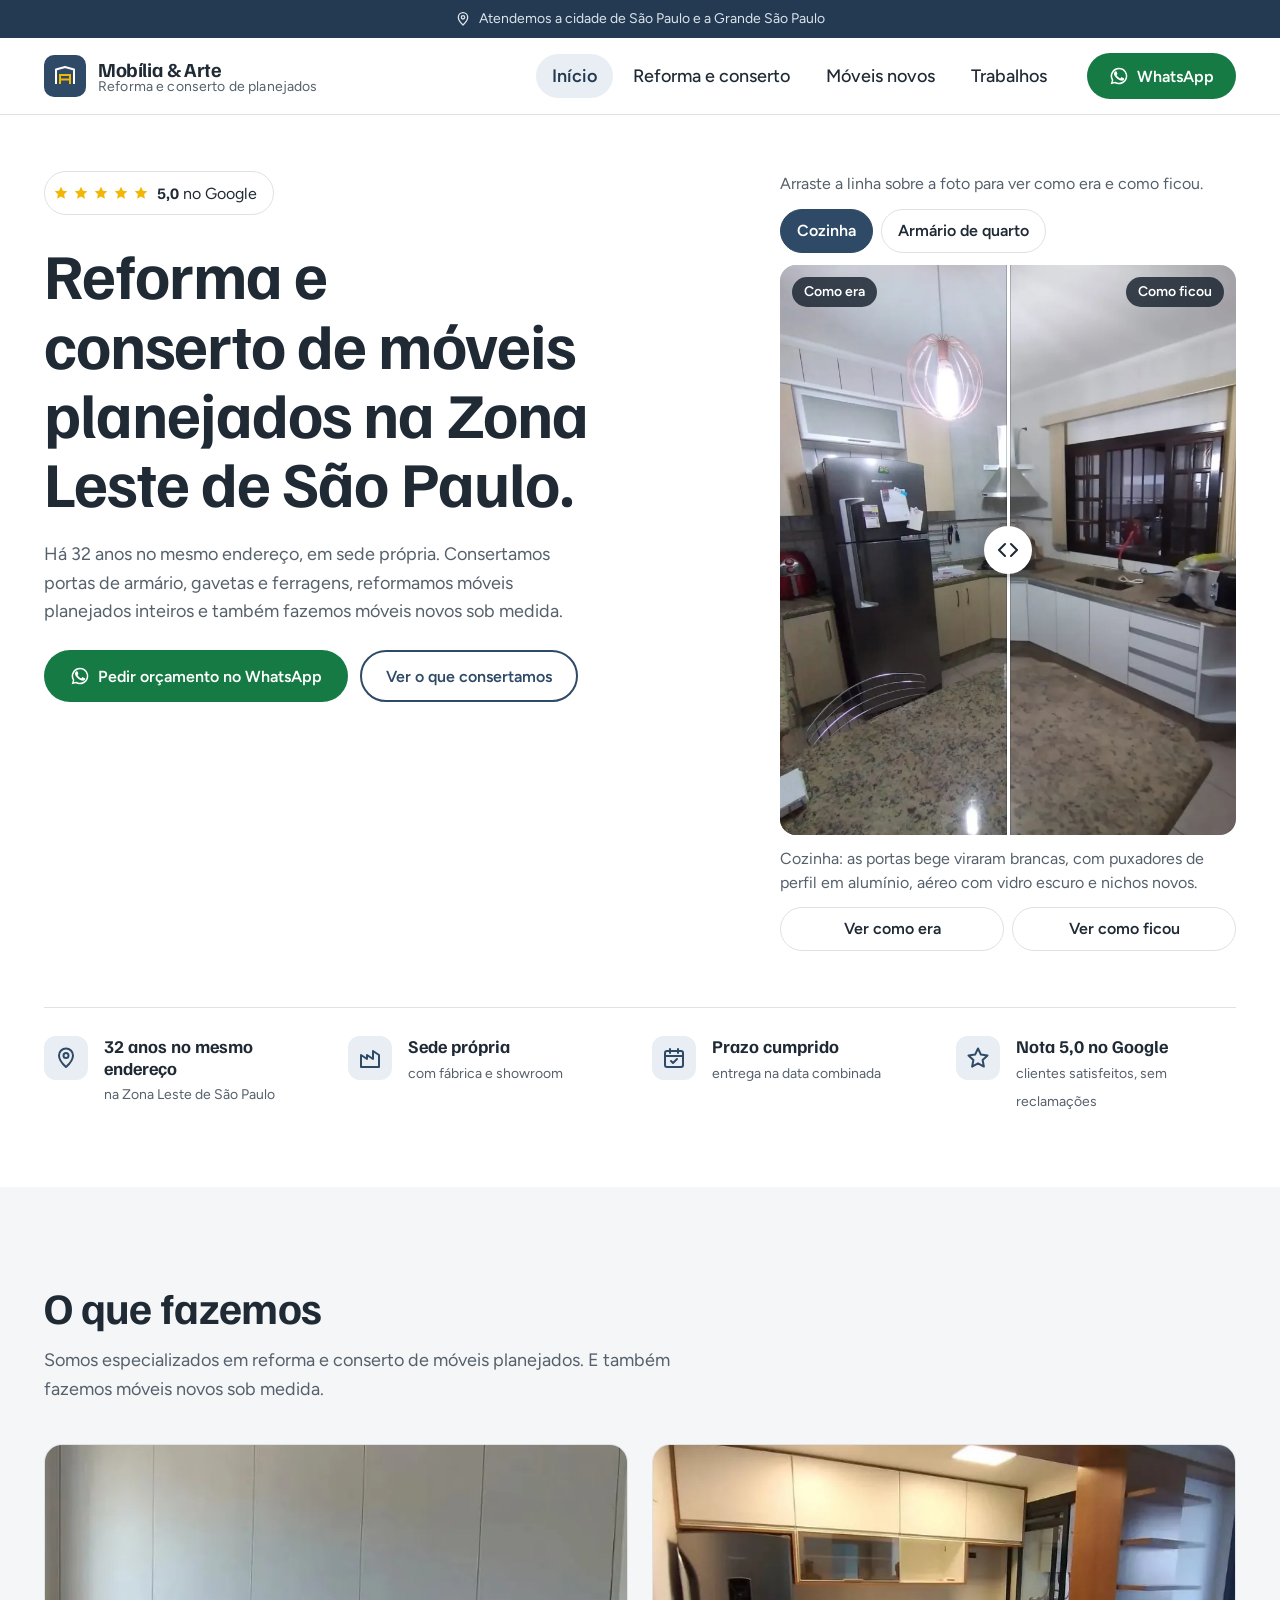
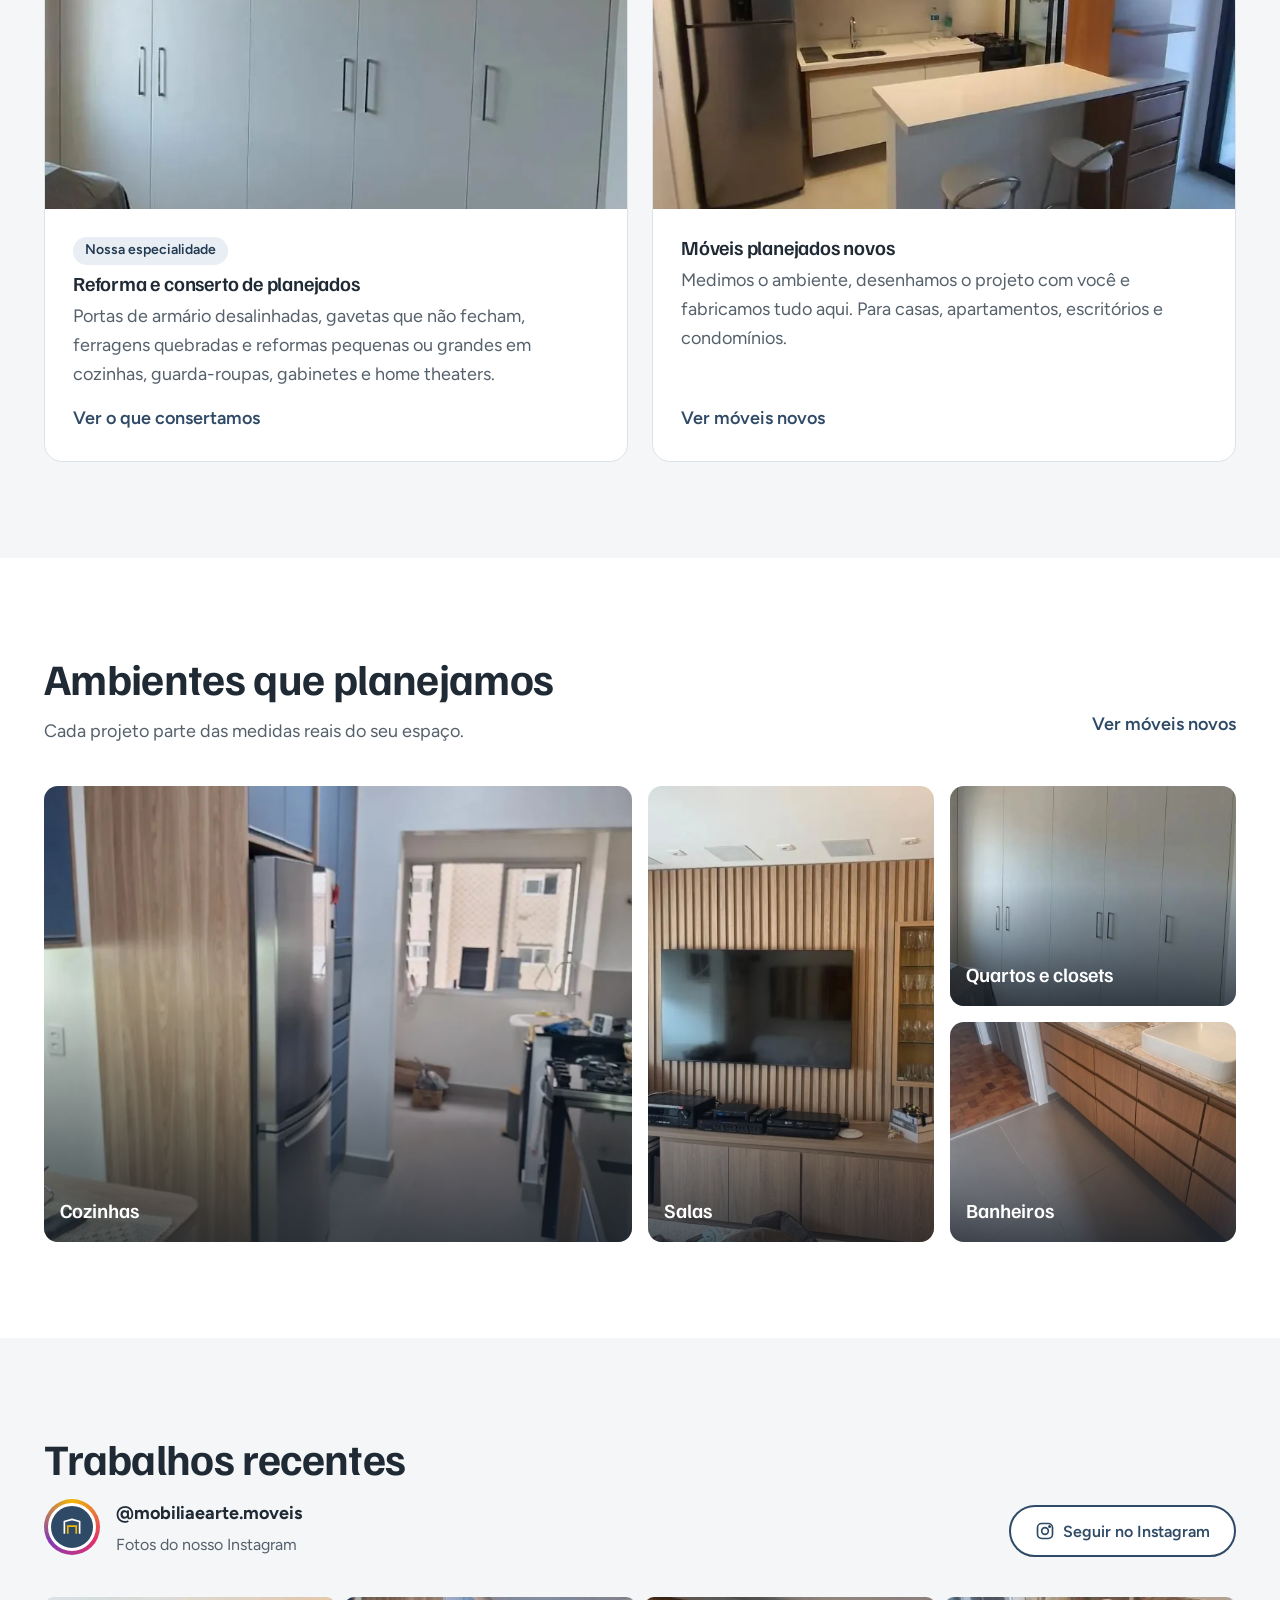
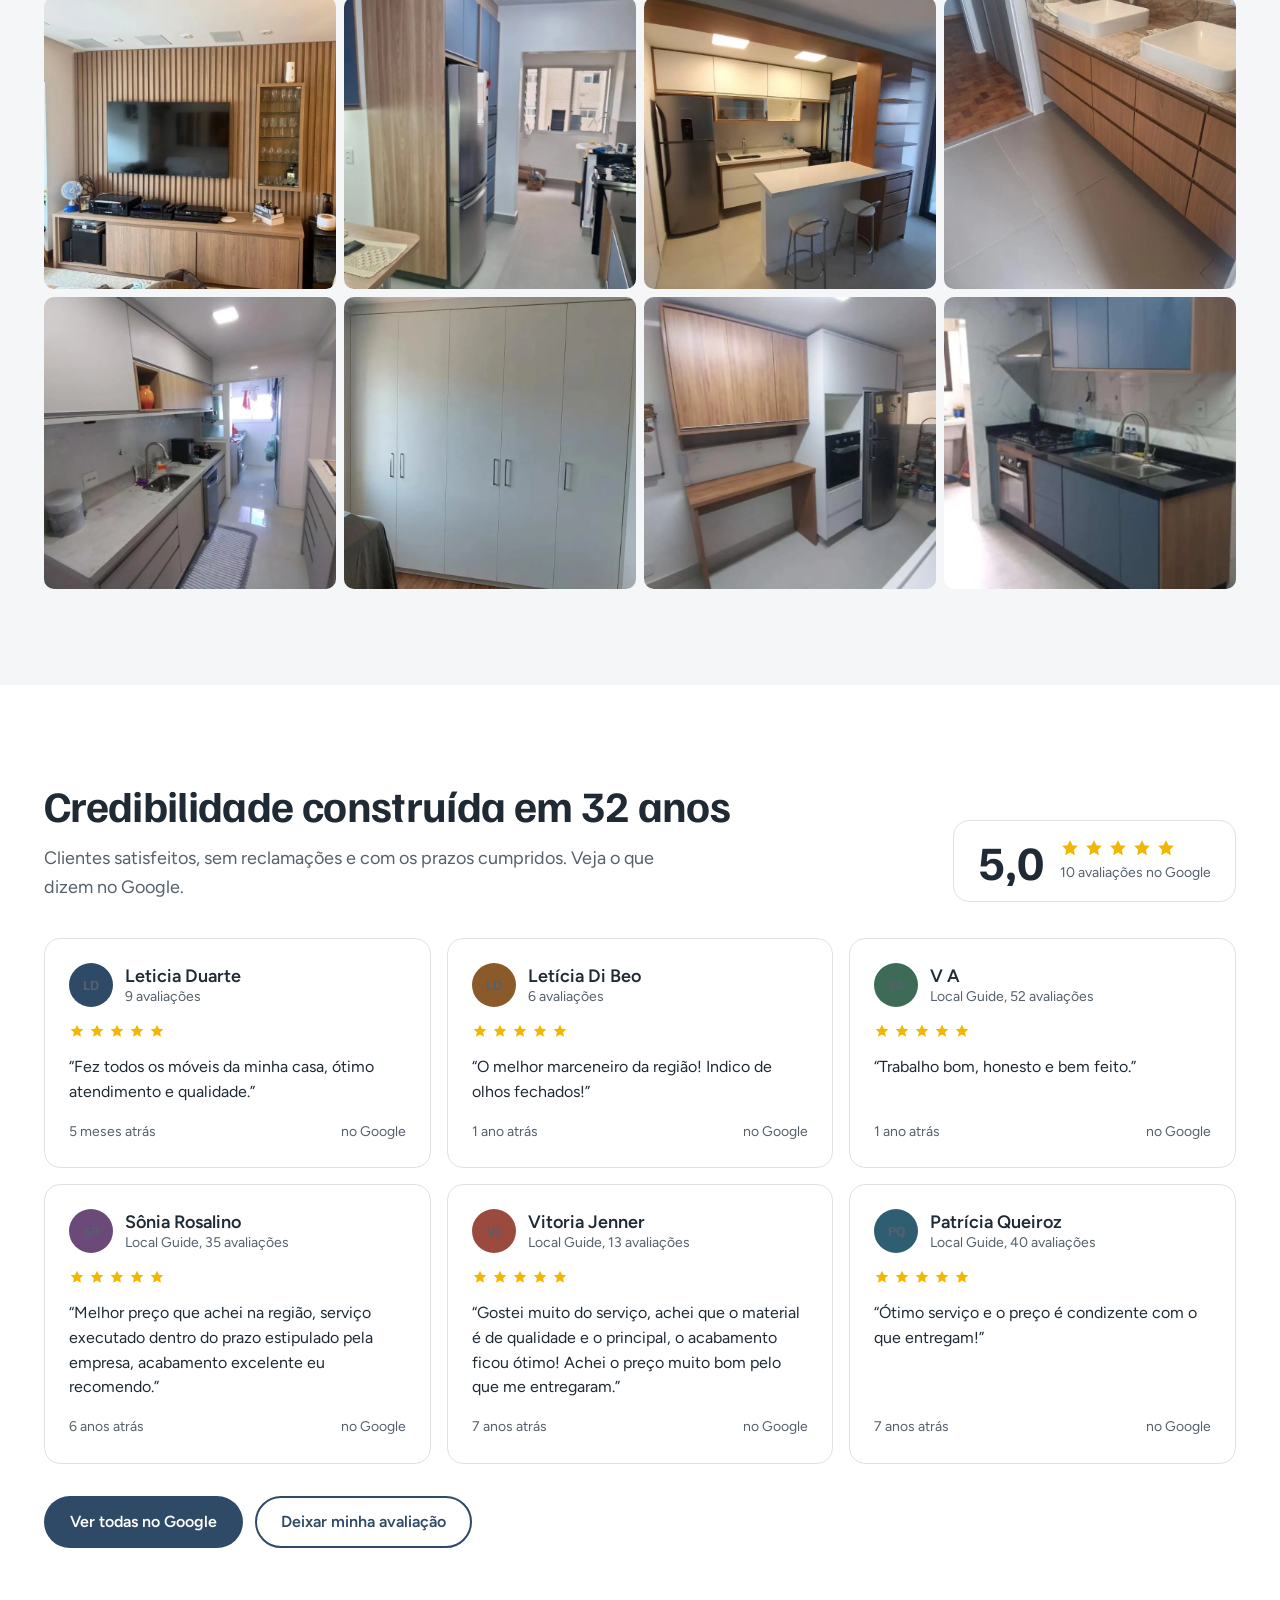
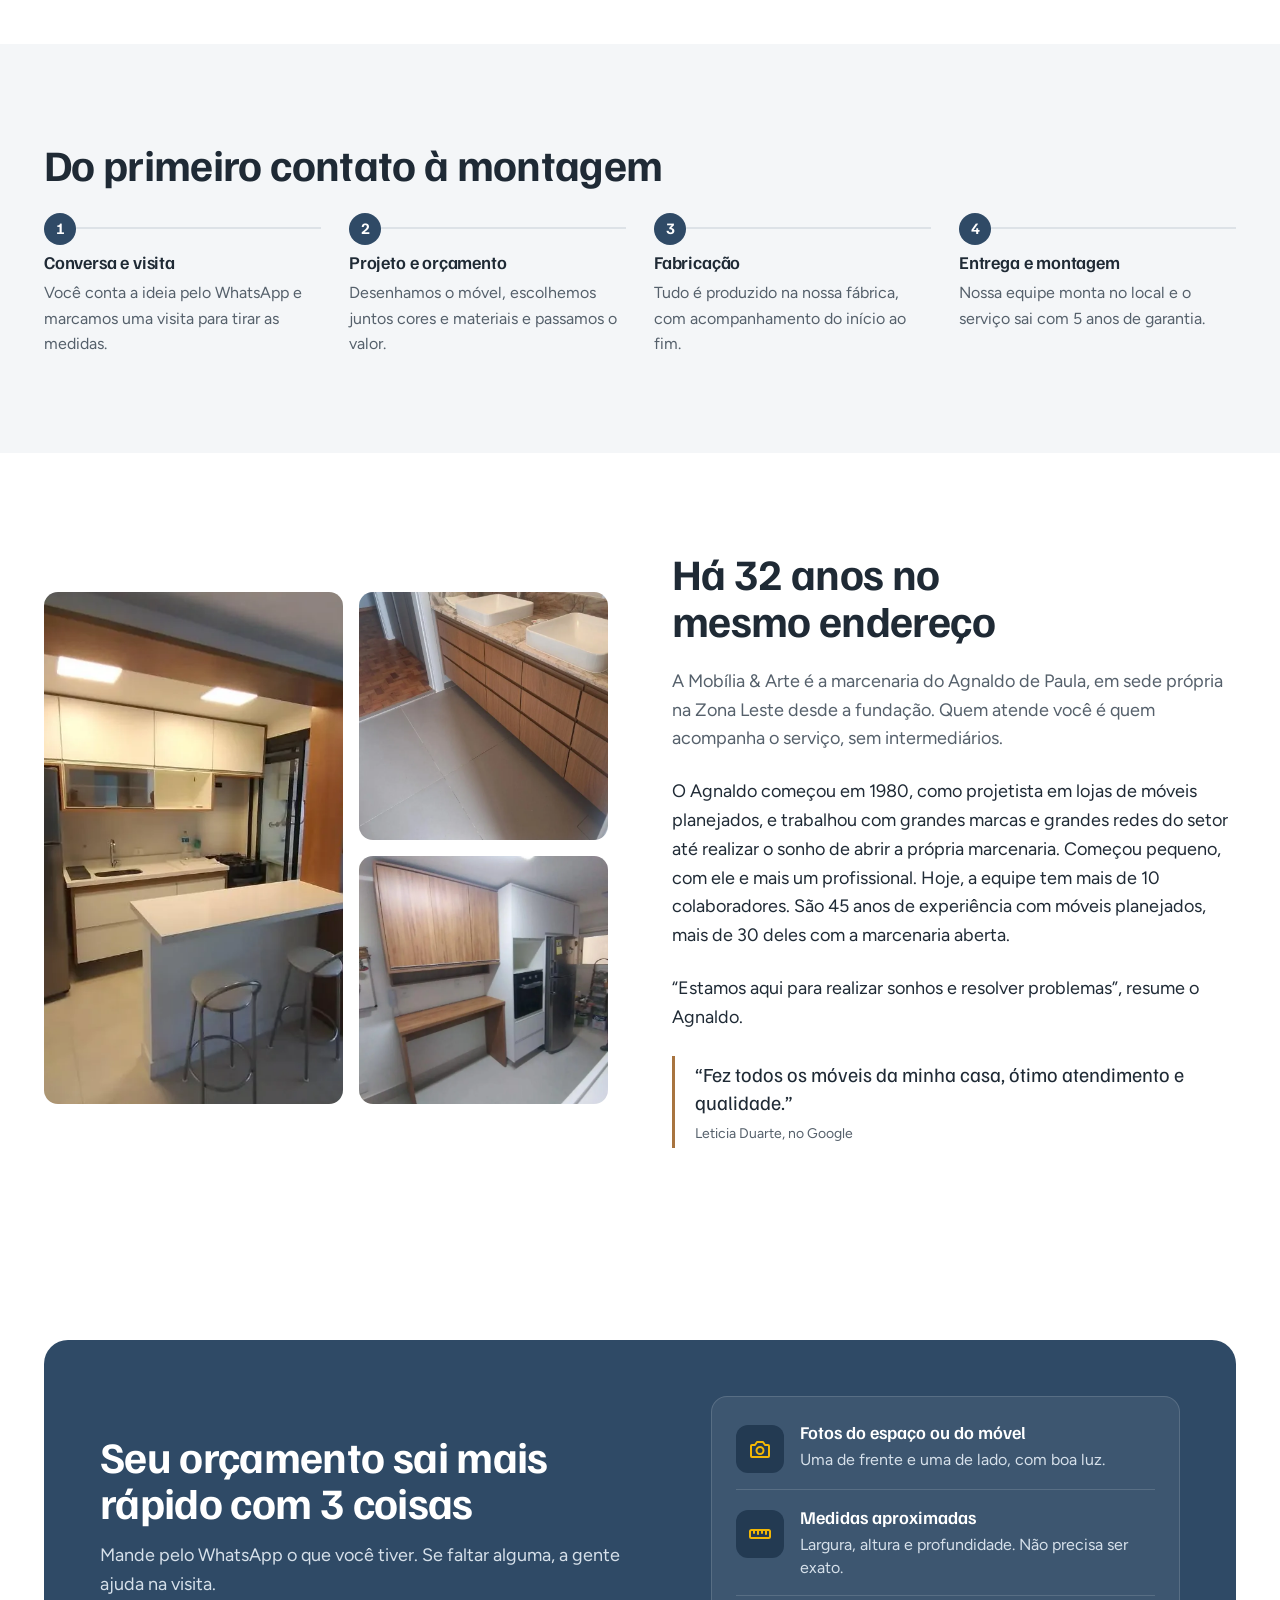
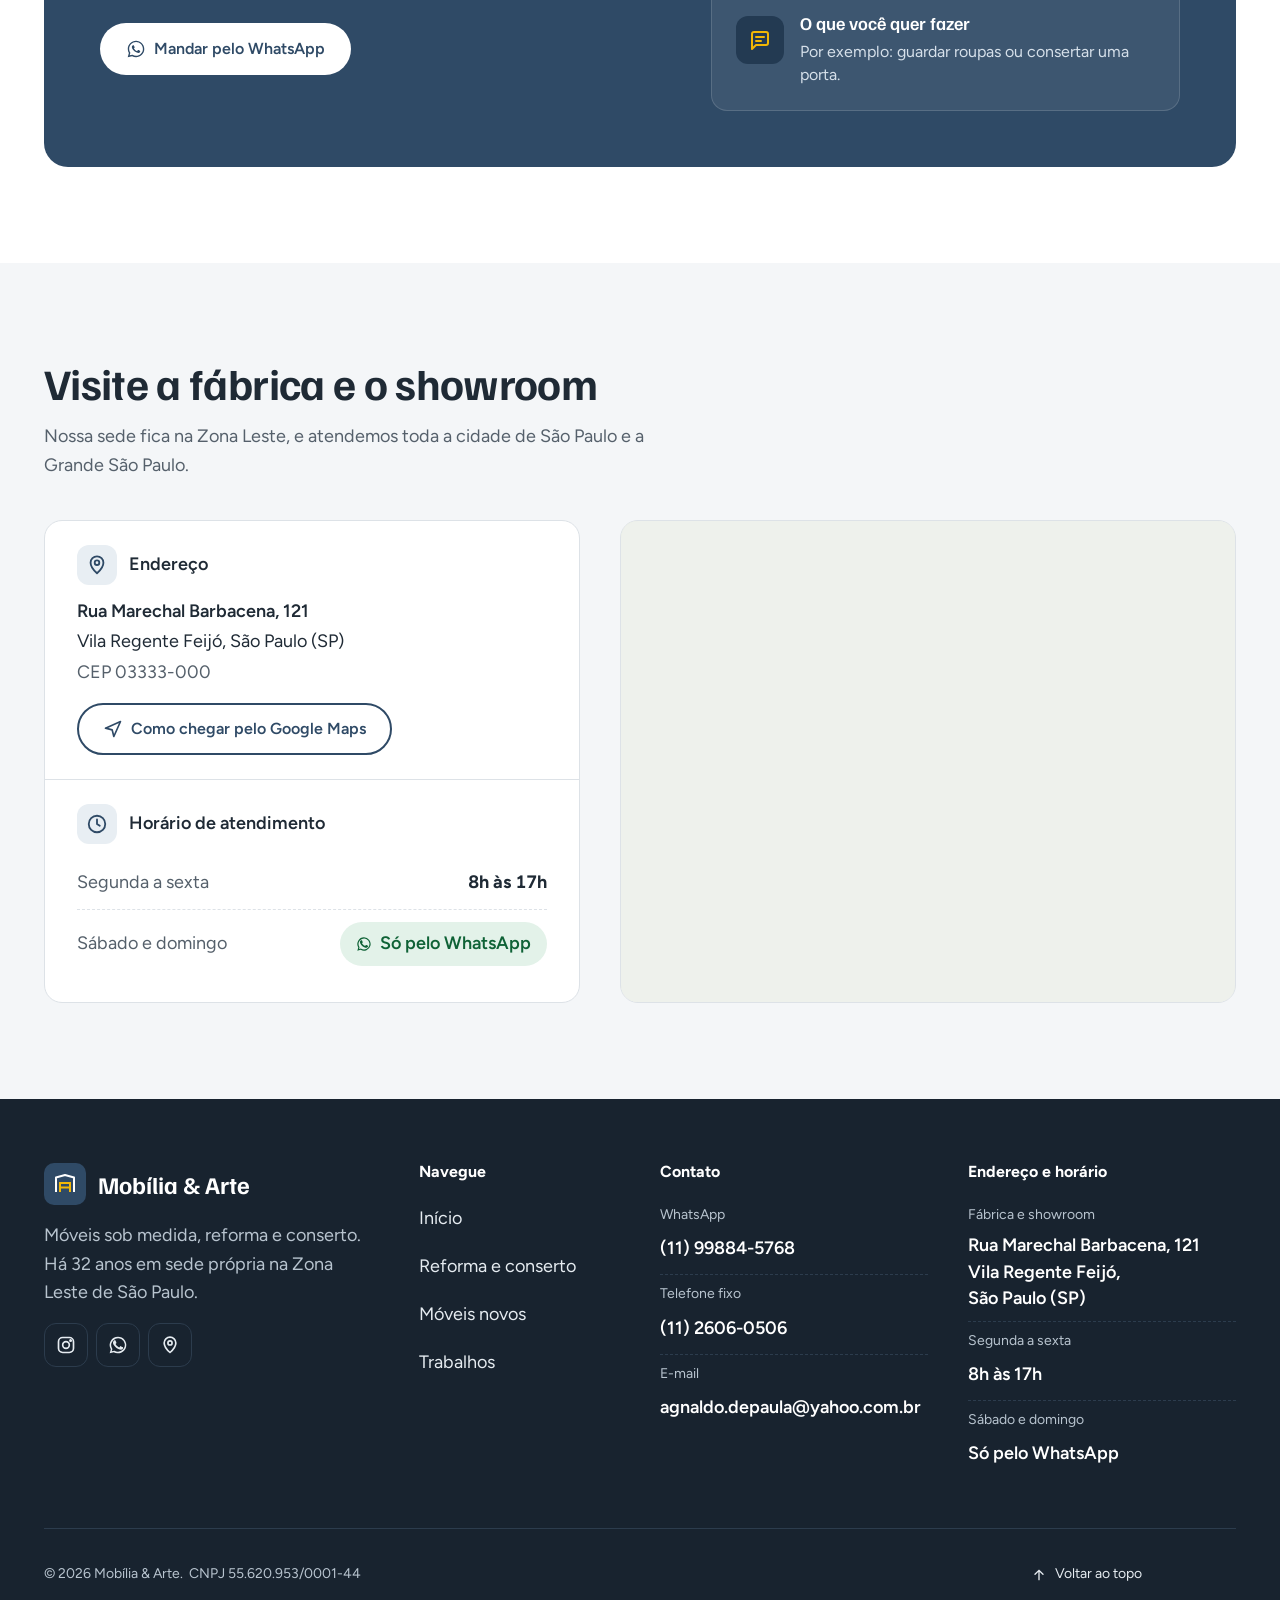
==== commit 9e4e9662: "Organiza o cabeçalho da seção do Instagram: título, perfil e descrição curta Co-Authored-By: Claude " ====
--- a/index.html
+++ b/index.html
@@ -13,7 +13,7 @@
 <meta property="og:title" content="Mobília &amp; Arte: reforma e conserto de móveis planejados na Zona Leste de SP">
 <meta property="og:description" content="Reforma e conserto de móveis planejados na Zona Leste de São Paulo. Há 32 anos no mesmo endereço, com 5 anos de garantia. Atendemos a cidade de São Paulo e a Grande São Paulo.">
 <meta property="og:url" content="https://mobilia-e-arte.vercel.app/">
-<meta property="og:image" content="https://mobilia-e-arte.vercel.app/og.jpg">
+<meta property="og:image" content="https://mobilia-e-arte.vercel.app/og-marca.jpg">
 <meta property="og:image:width" content="1200">
 <meta property="og:image:height" content="630">
 <meta name="twitter:card" content="summary_large_image">
@@ -30,7 +30,7 @@
   "name": "Mobília & Arte",
   "description": "Marcenaria especializada em reforma e conserto de móveis planejados, que também fabrica móveis novos sob medida.",
   "url": "https://marcenariamobiliaearte.com.br/",
-  "image": "https://marcenariamobiliaearte.com.br/og.jpg",
+  "image": "https://marcenariamobiliaearte.com.br/og-marca.jpg",
   "logo": "https://marcenariamobiliaearte.com.br/favicon.svg",
   "telephone": "+55 11 99884-5768",
   "email": "agnaldo.depaula@yahoo.com.br",
@@ -218,11 +218,14 @@
   <section class="sec sec-nevoa" id="trabalhos">
     <div class="wrap">
       <div class="sec-head">
-        <div class="ig-perfil">
-          <span class="ig-avatar" aria-hidden="true"><div><svg width="22" height="22" viewBox="0 0 26 26" fill="none"><path d="M4 21V6.5L13 4l9 2.5V21" stroke="#fff" stroke-width="2" stroke-linejoin="round"/><path d="M8 21V12h10v9" stroke="#F2B705" stroke-width="2"/></svg></div></span>
-          <div class="stack" style="gap:4px">
-            <h2>Trabalhos recentes</h2>
-            <p class="muted">Alguns trabalhos do nosso Instagram, <a href="https://www.instagram.com/mobiliaearte.moveis/">@mobiliaearte.moveis</a></p>
+        <div class="stack" style="gap:16px">
+          <h2>Trabalhos recentes</h2>
+          <div class="ig-perfil">
+            <span class="ig-avatar" aria-hidden="true"><div><svg width="22" height="22" viewBox="0 0 26 26" fill="none"><path d="M4 21V6.5L13 4l9 2.5V21" stroke="#fff" stroke-width="2" stroke-linejoin="round"/><path d="M8 21V12h10v9" stroke="#F2B705" stroke-width="2"/></svg></div></span>
+            <div class="ig-txt">
+              <a class="ig-handle" href="https://www.instagram.com/mobiliaearte.moveis/">@mobiliaearte.moveis</a>
+              <span class="muted ig-desc">Fotos do nosso Instagram</span>
+            </div>
           </div>
         </div>
         <a class="btn btn-linha" href="https://www.instagram.com/mobiliaearte.moveis/">
--- a/site.css
+++ b/site.css
@@ -189,6 +189,10 @@
 .insta a .ov{position:absolute;inset:0;display:grid;place-items:center;background:rgba(20,28,38,.45);opacity:0;transition:opacity var(--dur-media);color:#fff}
 .insta a:hover .ov,.insta a:focus-visible .ov{opacity:1}
 .ig-perfil{display:flex;align-items:center;gap:16px}
+.ig-txt{display:flex;flex-direction:column;gap:2px;min-width:0}
+.ig-handle{font-weight:700;font-size:1.125rem;color:var(--texto);text-decoration:none;overflow-wrap:anywhere;align-self:flex-start;padding:2px 0}
+.ig-desc{font-size:1rem}
+.ig-handle:hover{text-decoration:underline;text-underline-offset:3px}
 .ig-avatar{flex-shrink:0;width:56px;height:56px;border-radius:50%;padding:4px;background:conic-gradient(#F2B705,#E1306C,#833AB4,#F2B705)}
 .ig-avatar div{width:100%;height:100%;border-radius:50%;border:3px solid #fff;background:var(--azul);display:grid;place-items:center}
 
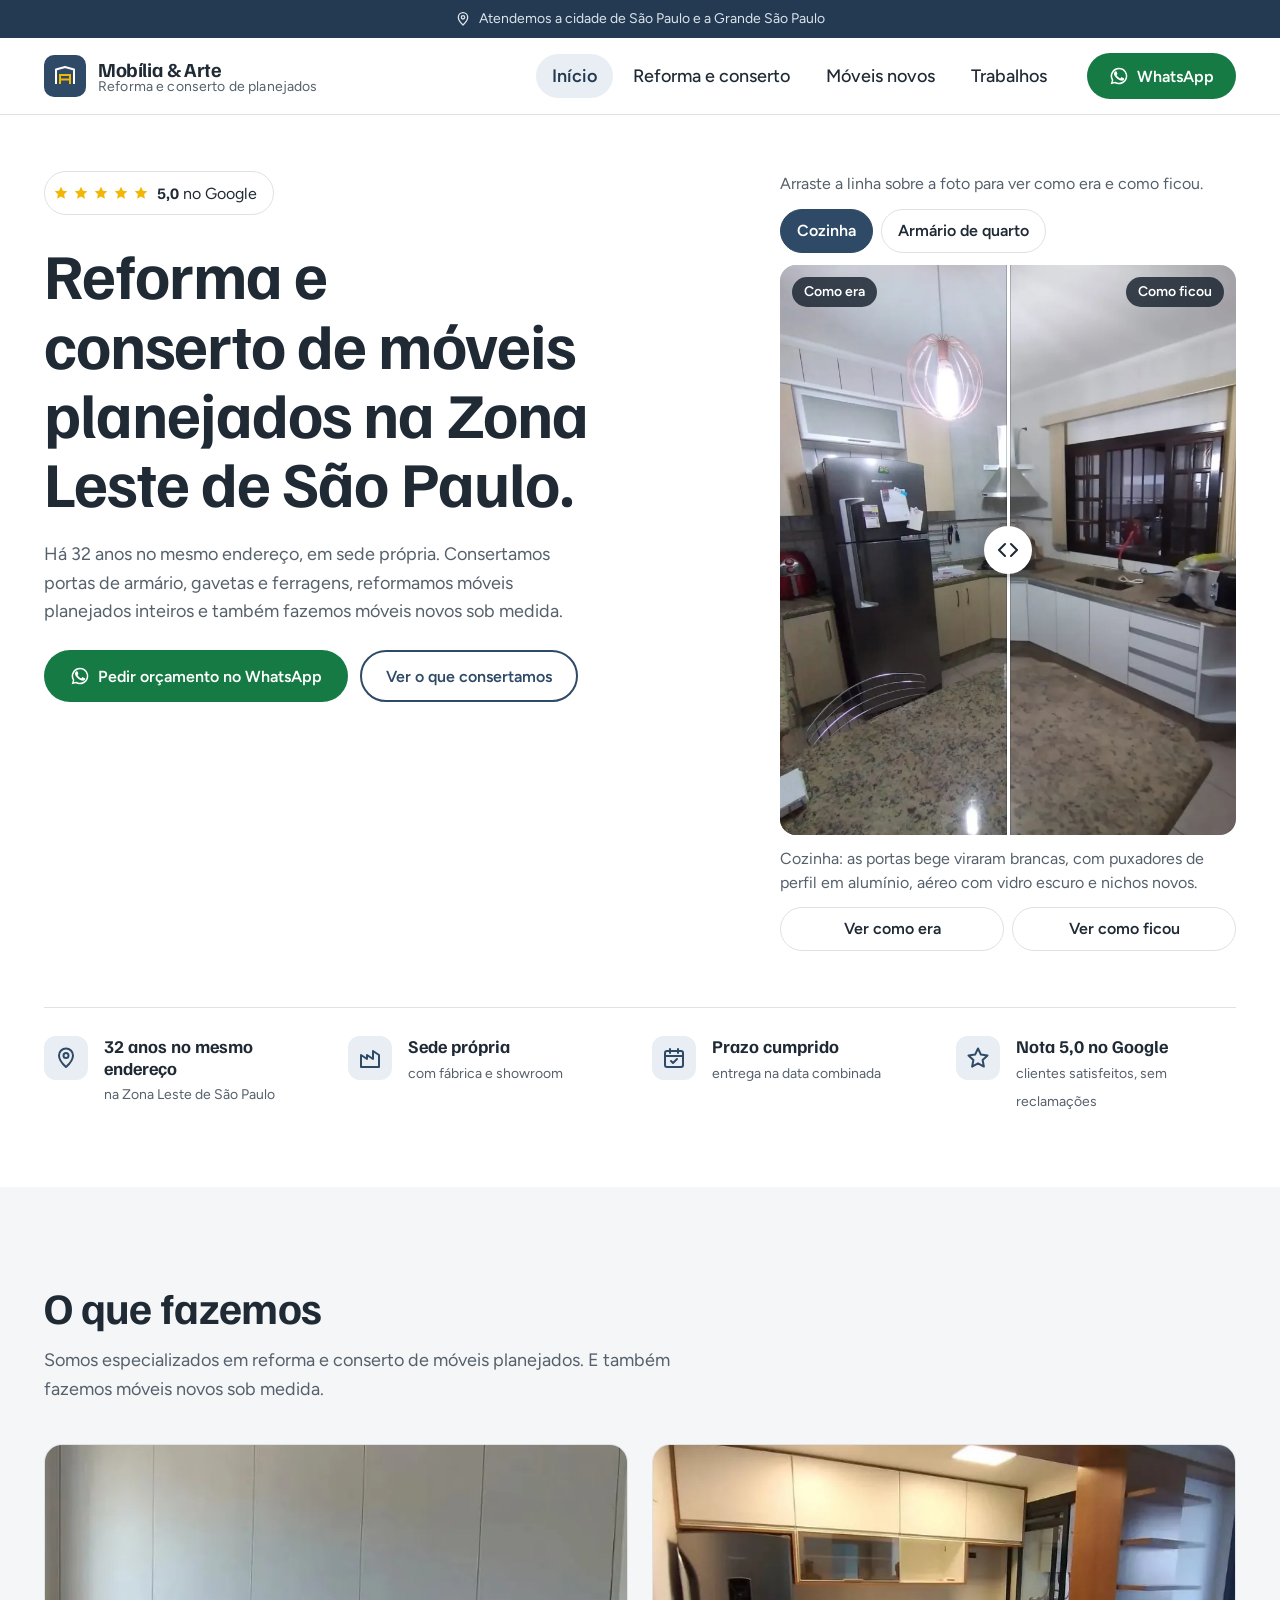
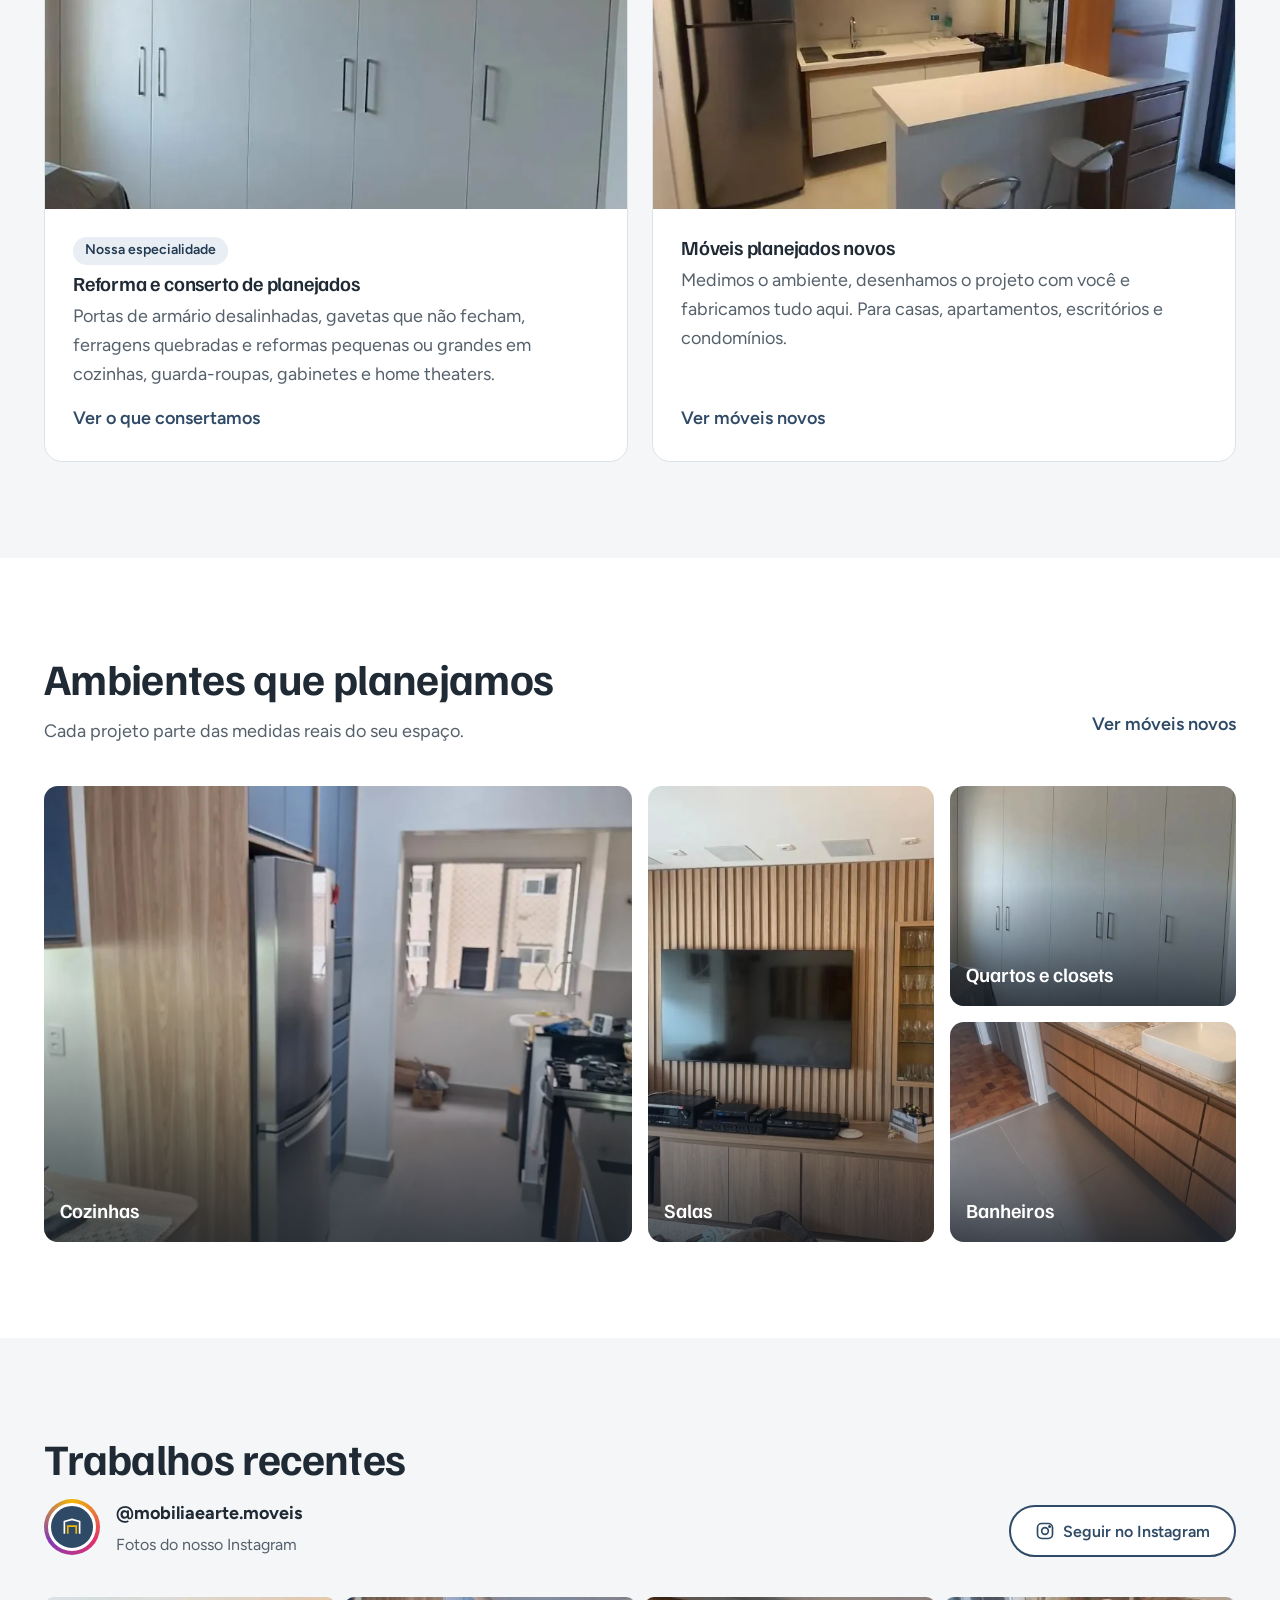
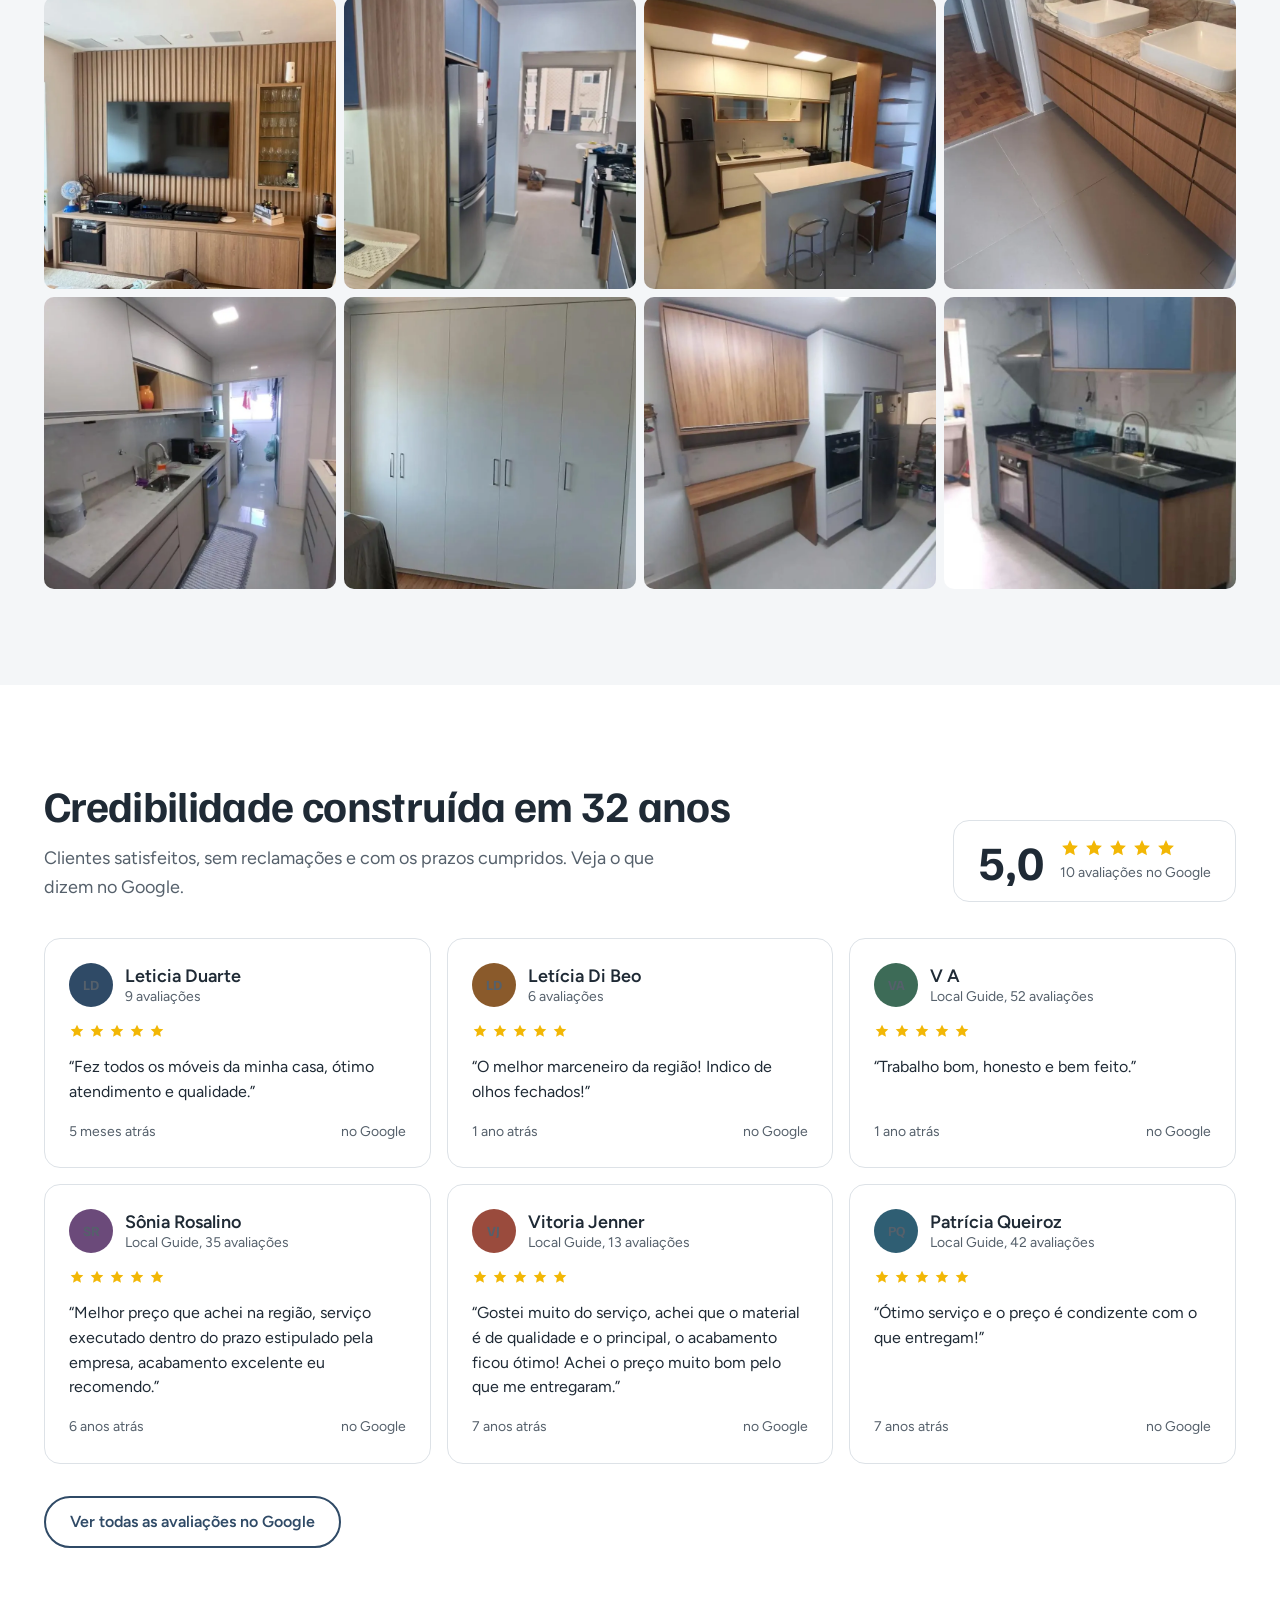
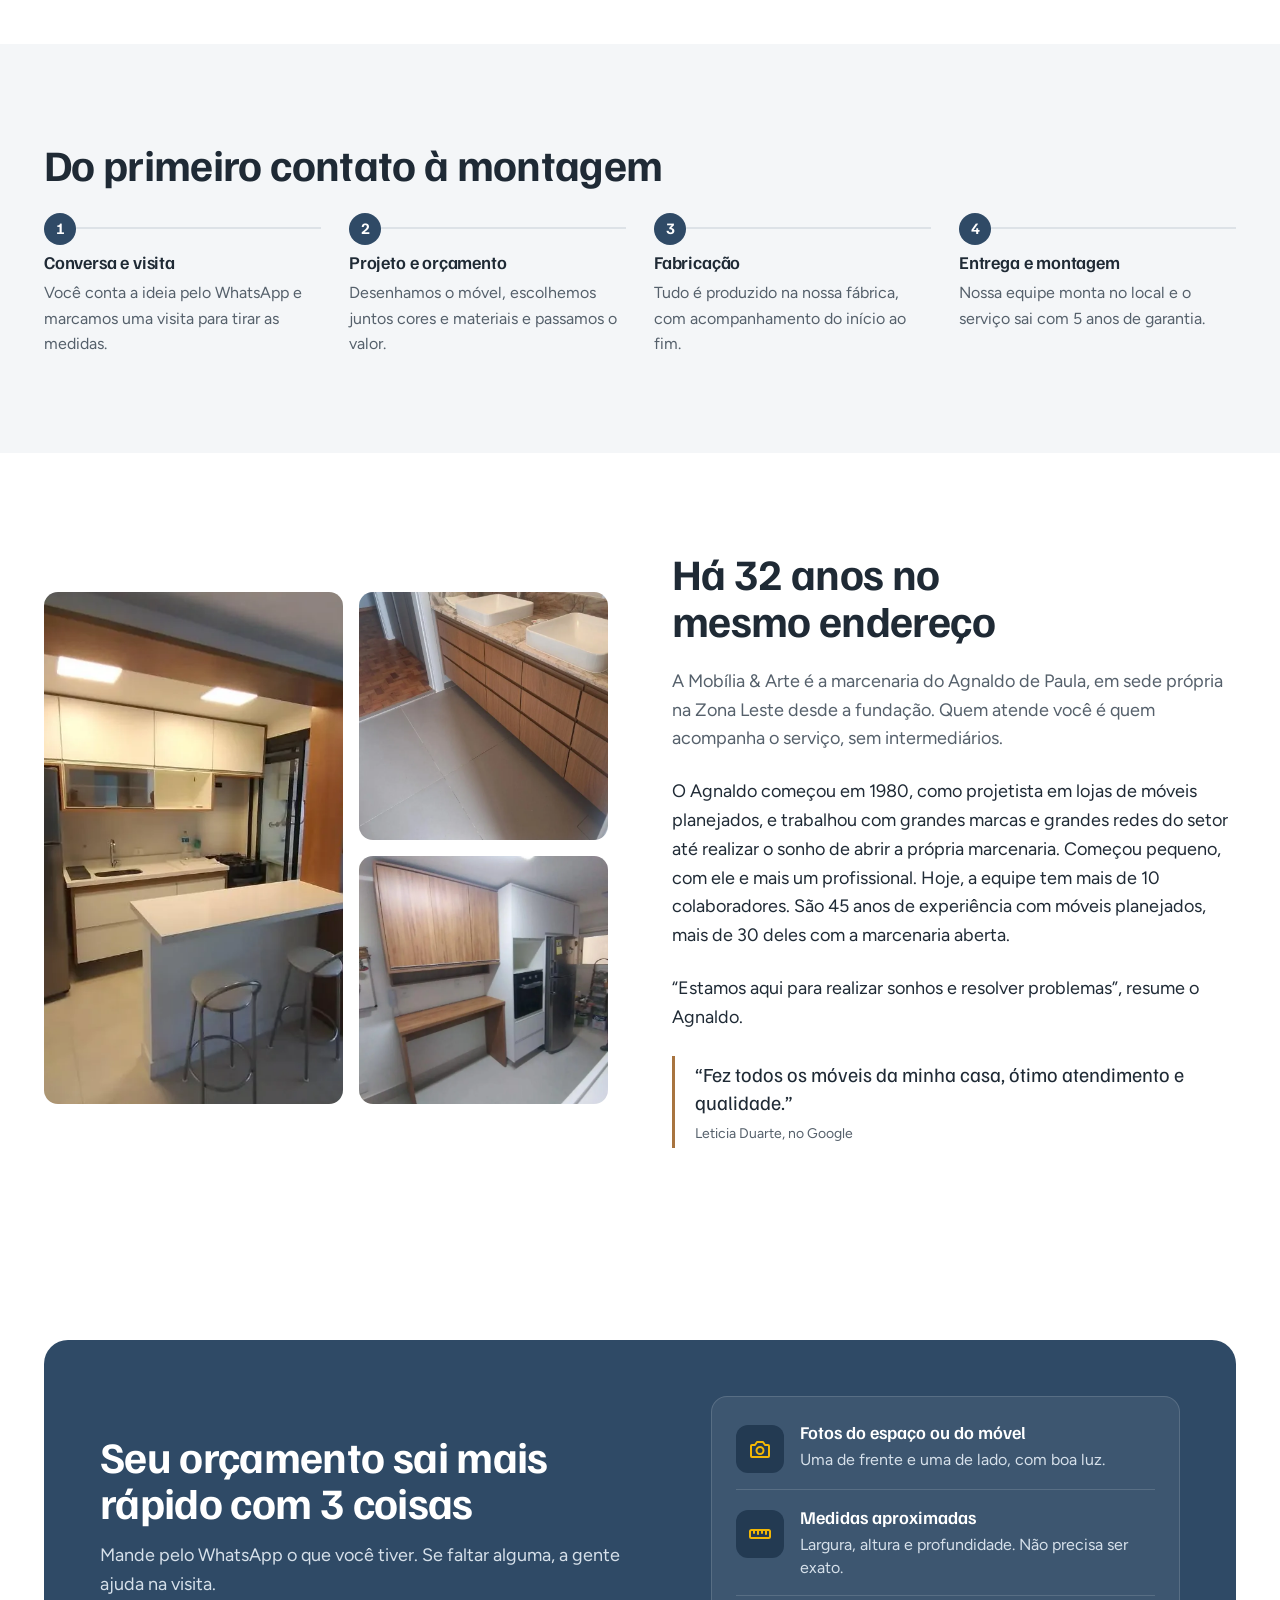
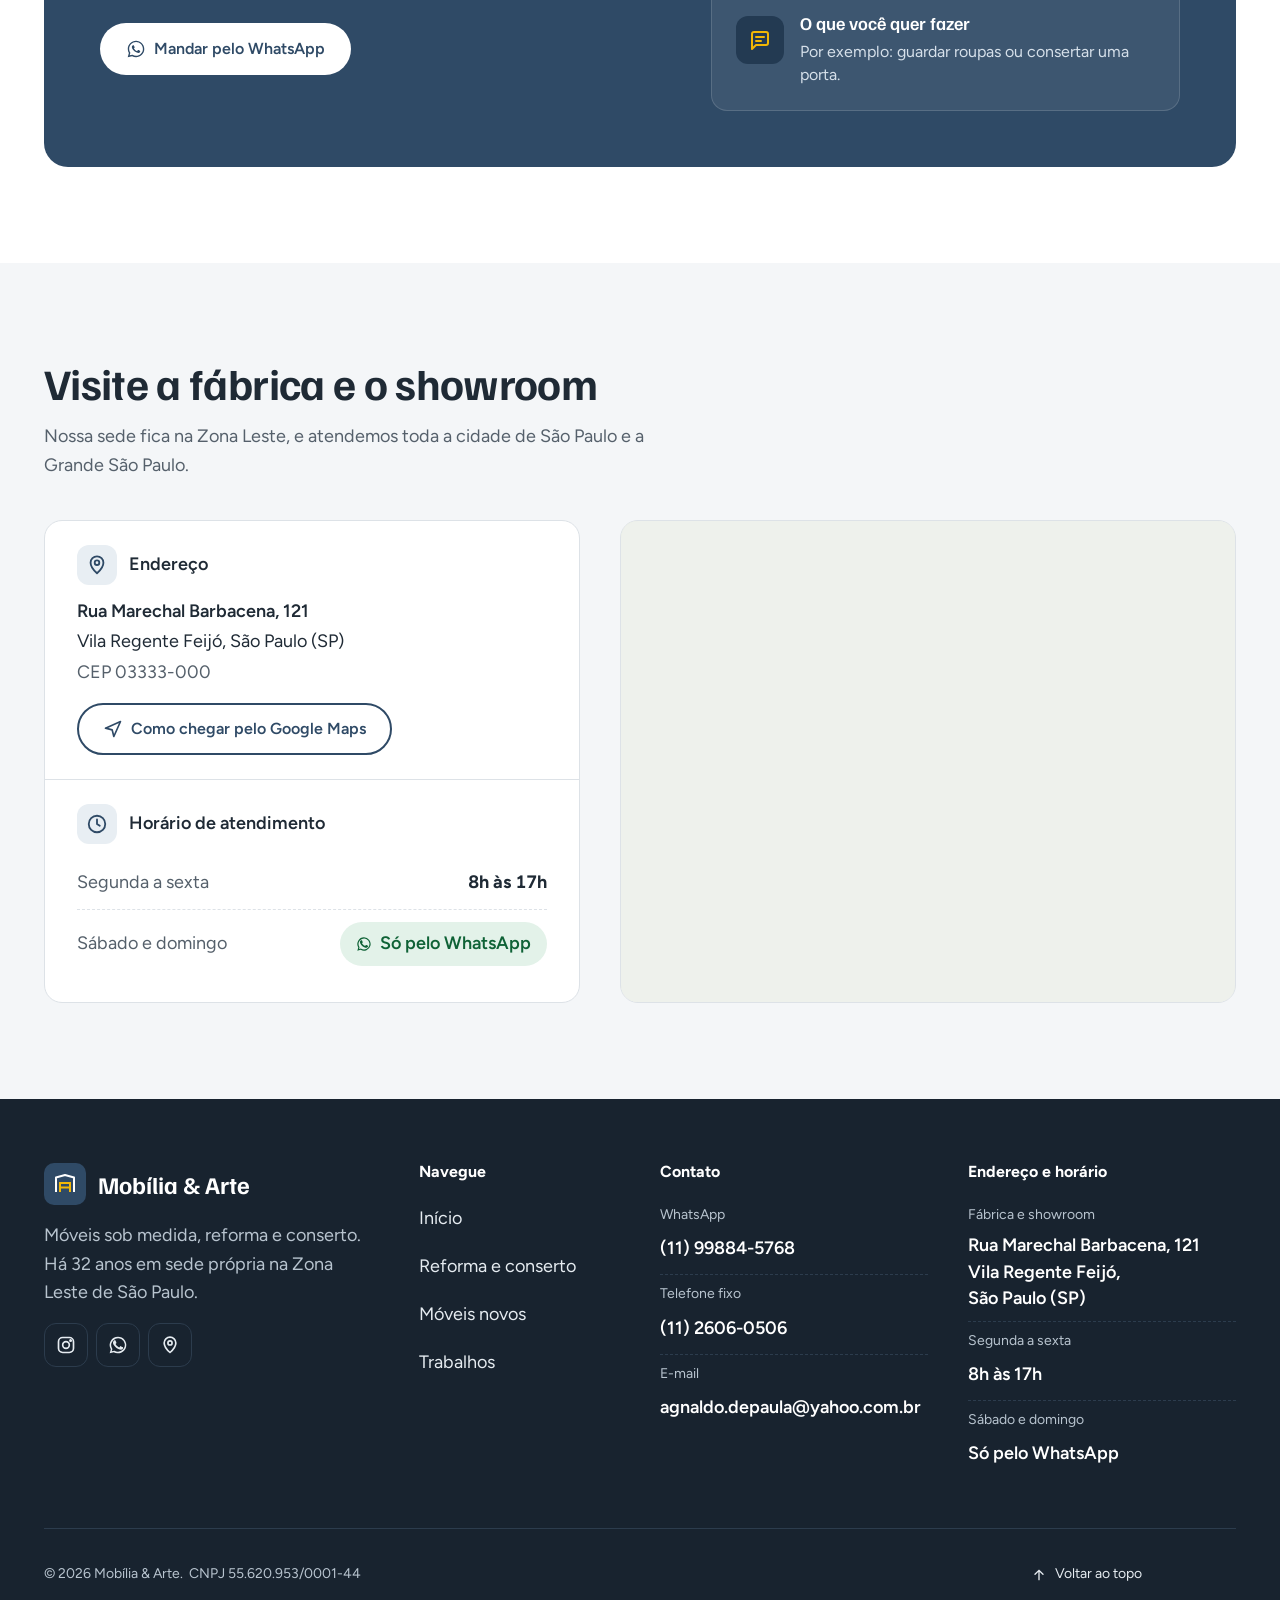
==== commit bcae0aac: "Melhorias de conversão sem depender de novas informações - Página de reforma: título começa pelo pro" ====
--- a/index.html
+++ b/index.html
@@ -254,8 +254,7 @@
       </div>
       <div class="reviews" id="reviews"></div>
       <div class="btns" style="margin-top:32px">
-        <a class="btn btn-azul" href="https://share.google/wnYTbPwgZkuoFRdhv">Ver todas no Google</a>
-        <a class="btn btn-linha" href="https://share.google/wnYTbPwgZkuoFRdhv">Deixar minha avaliação</a>
+        <a class="btn btn-linha" href="https://share.google/wnYTbPwgZkuoFRdhv">Ver todas as avaliações no Google</a>
       </div>
     </div>
   </section>
@@ -397,5 +396,6 @@
 </a>
 
 <script src="/site.js"></script>
+<script defer src="/_vercel/insights/script.js"></script>
 </body>
 </html>
--- a/site.css
+++ b/site.css
@@ -475,3 +475,9 @@
 .zap-flutuante .rot{max-width:0;overflow:hidden;white-space:nowrap;transition:max-width var(--dur-media) var(--entrar),margin var(--dur-media)}
 .zap-flutuante:hover .rot,.zap-flutuante:focus-visible .rot{max-width:220px;margin-left:8px}
 @media (max-width:600px){.zap-flutuante{right:16px;bottom:16px;height:58px;min-width:58px;padding:0 16px}}
+
+/* Sobretítulo (rótulo pequeno acima do h1) e linha de chamada no meio da página */
+.sobretitulo{margin:0;font-size:1rem;font-weight:600;color:var(--primaria);letter-spacing:.01em}
+.cta-linha{display:flex;flex-wrap:wrap;align-items:center;gap:12px 20px;margin-top:var(--e7)}
+.cta-linha p{margin:0;font-size:1rem}
+@media (max-width:600px){.cta-linha .btn{flex:1 1 100%}}
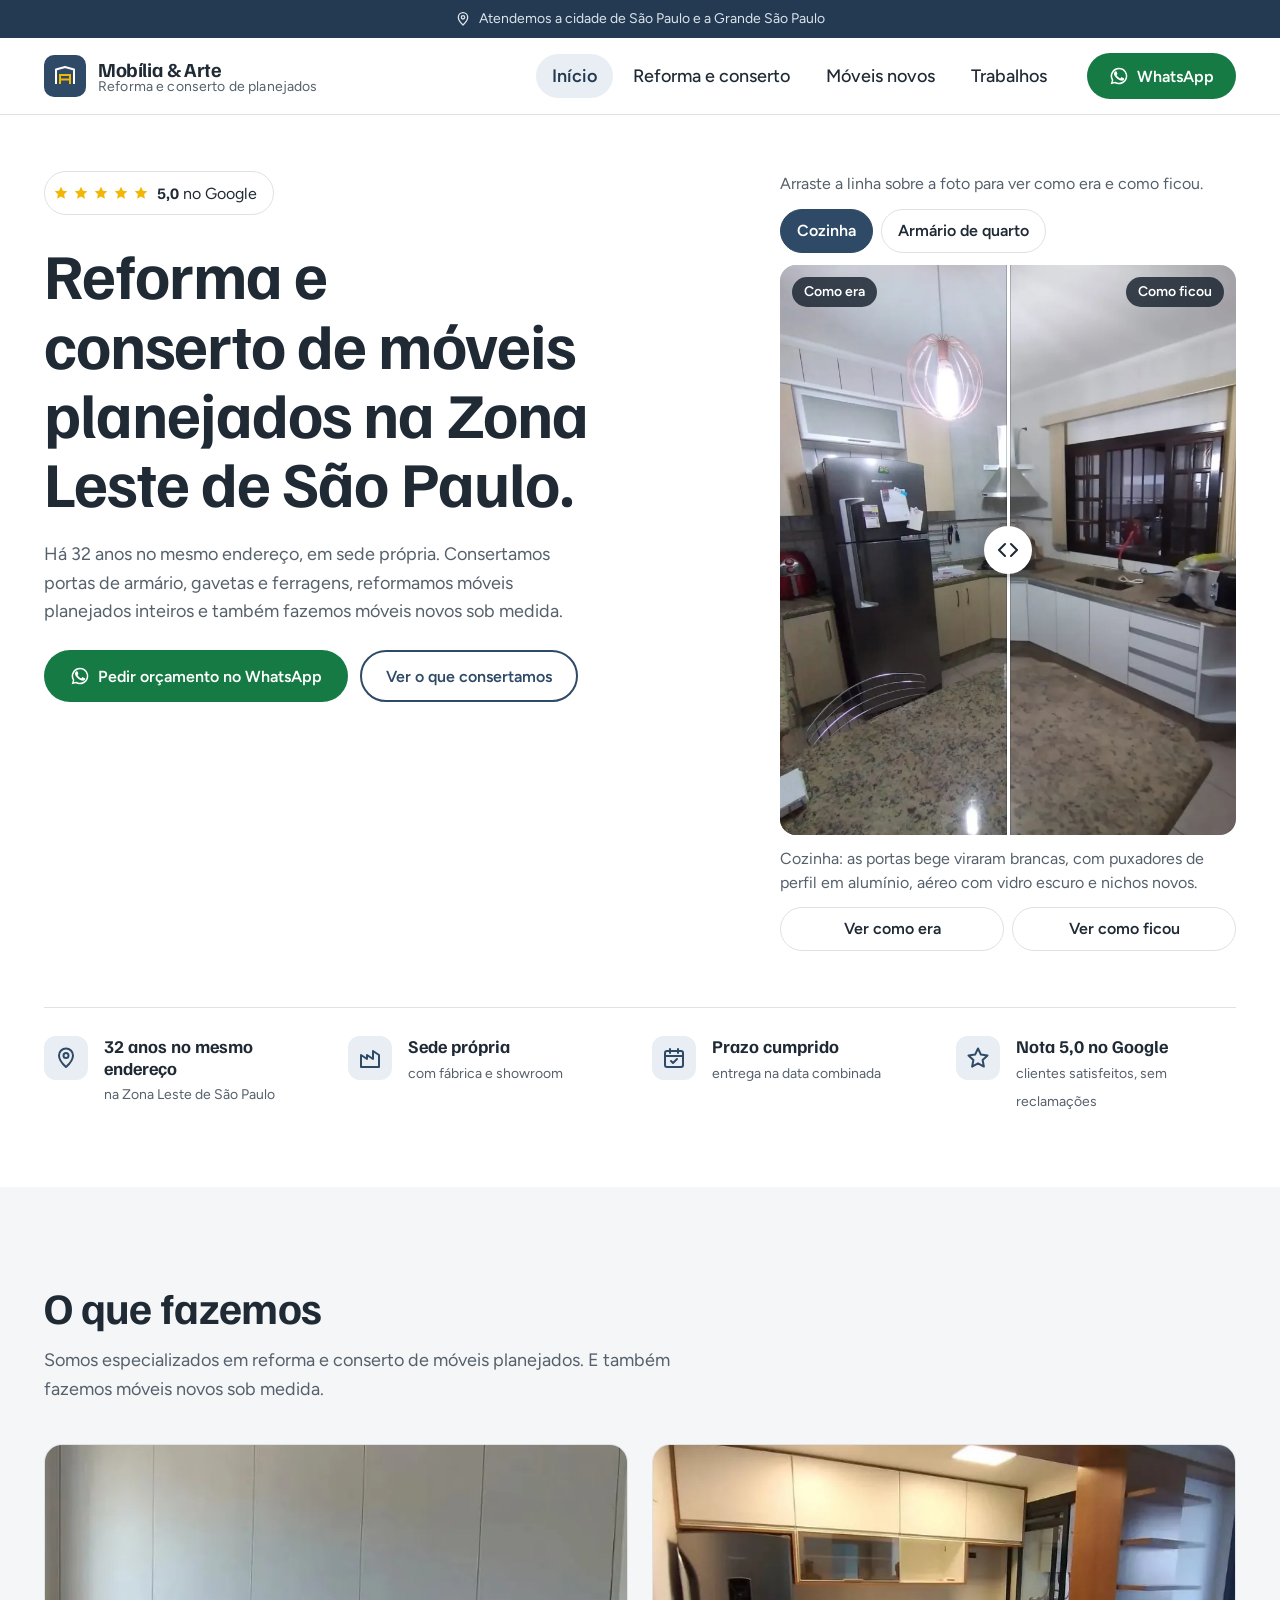
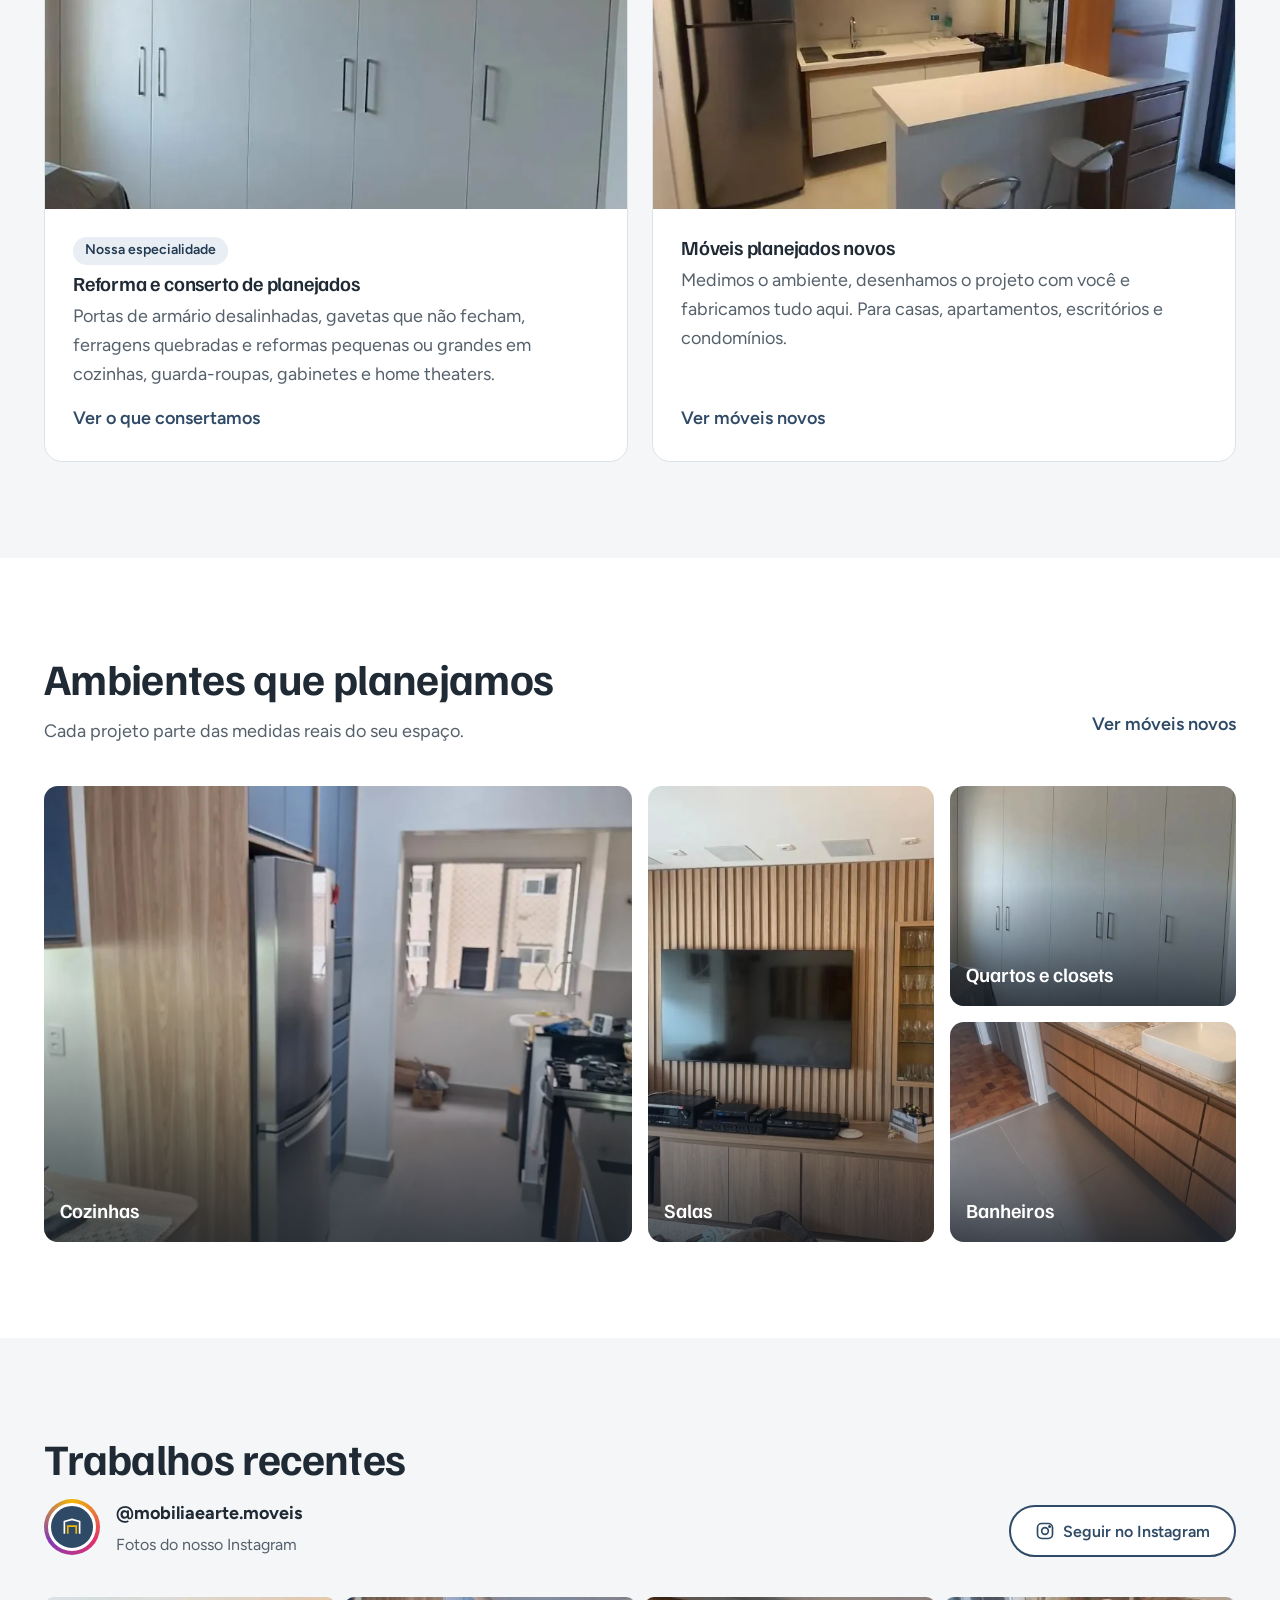
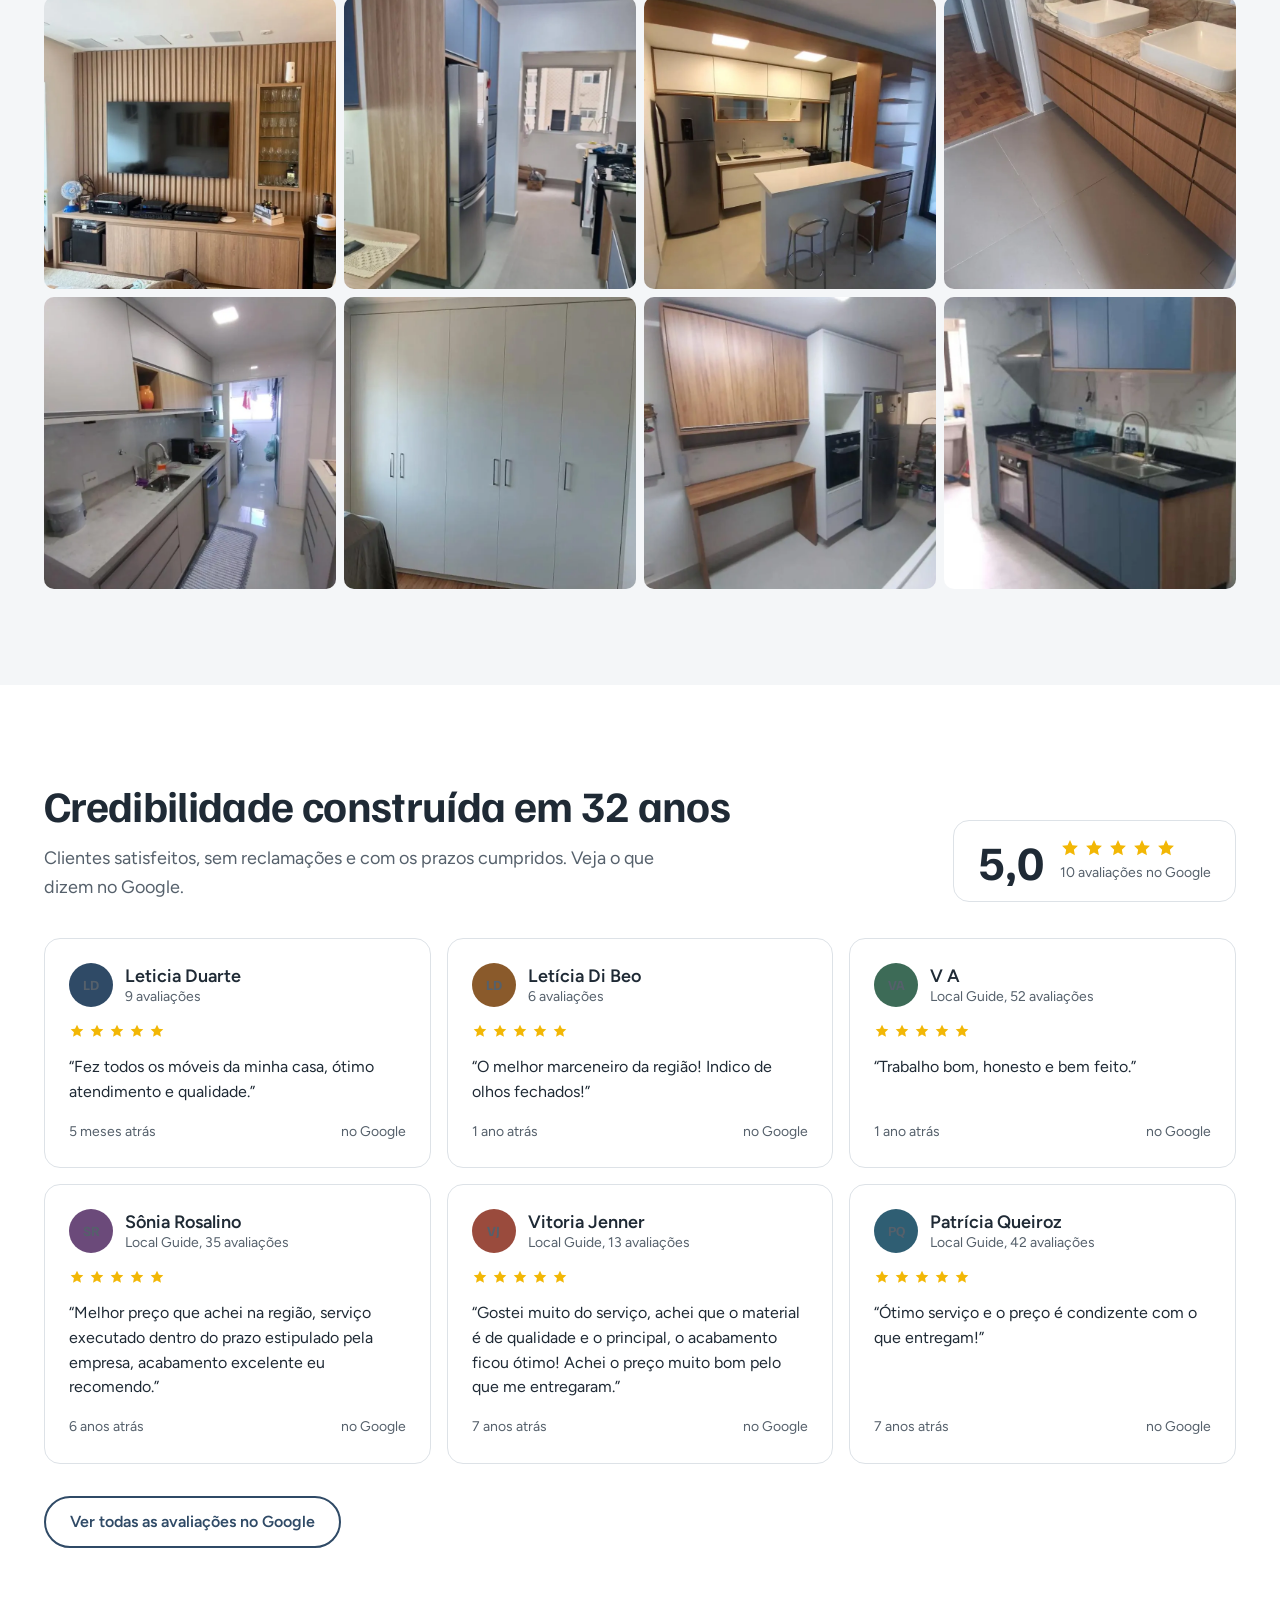
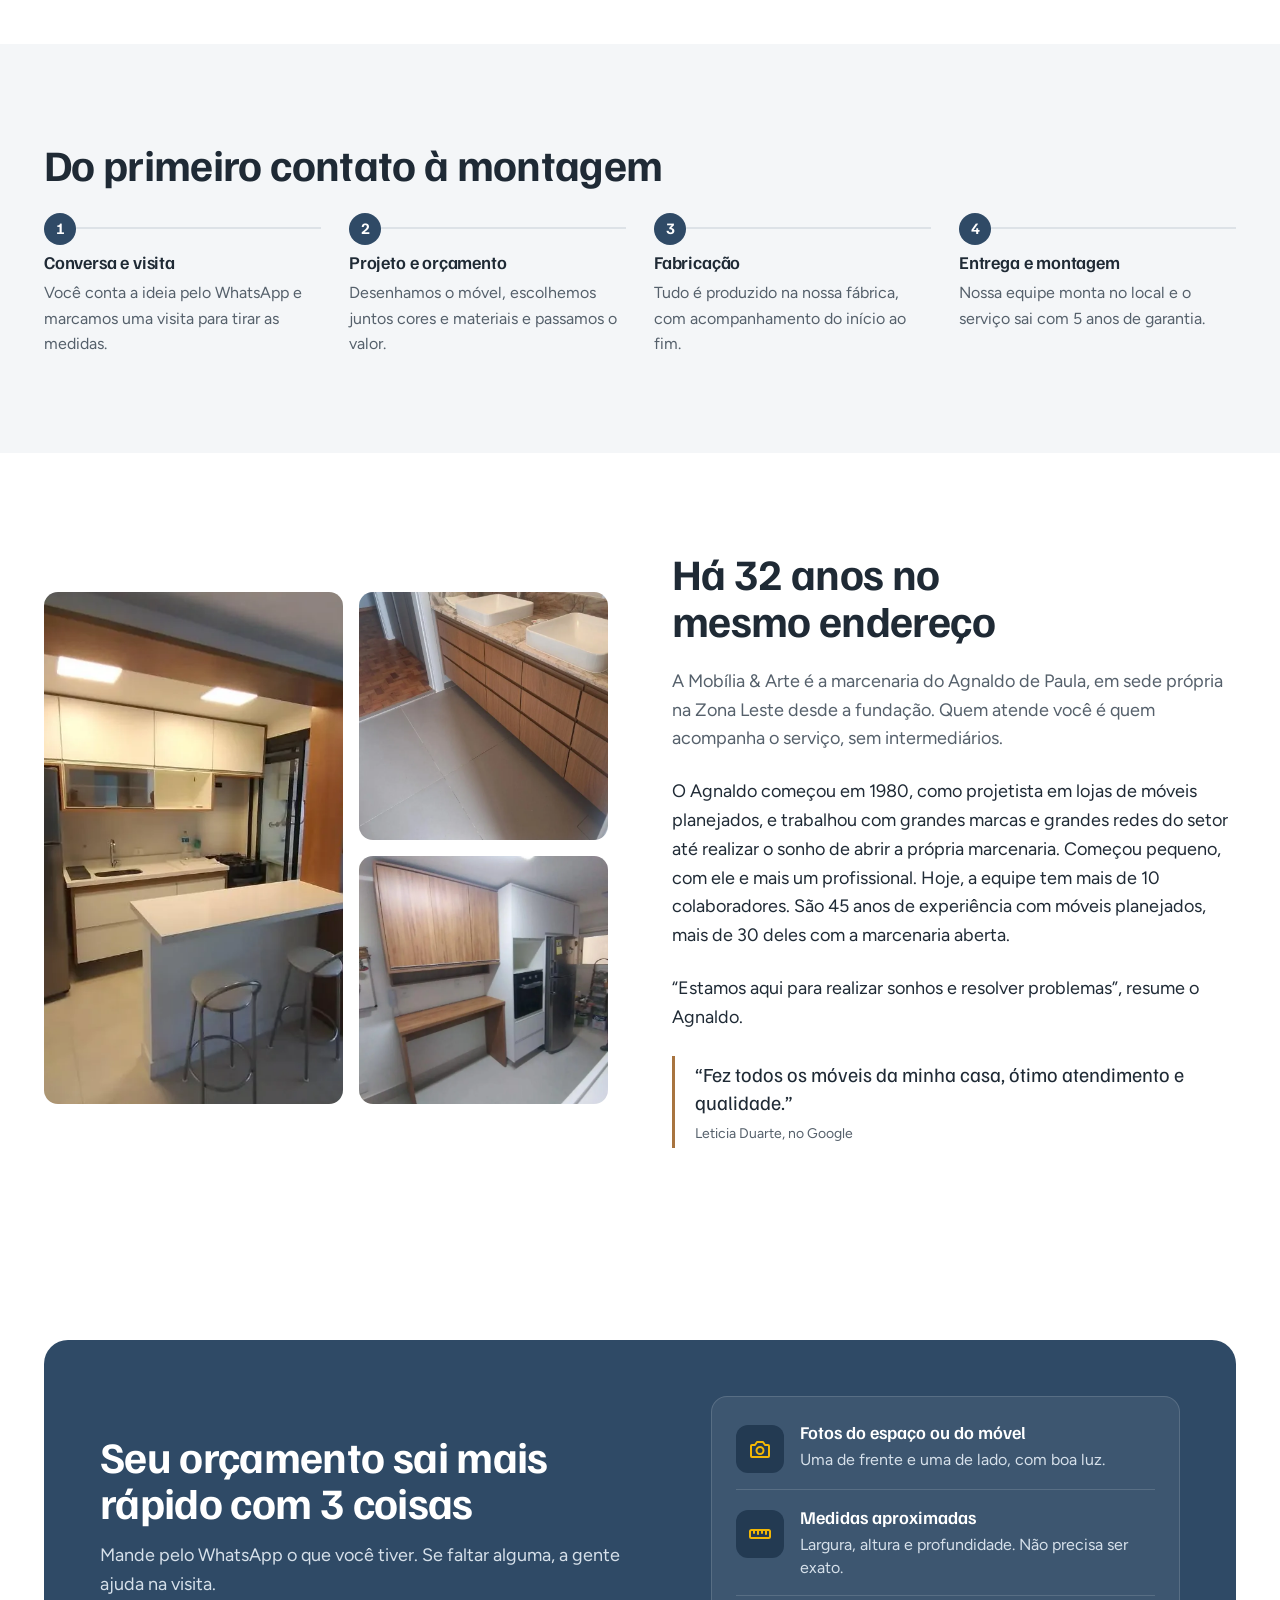
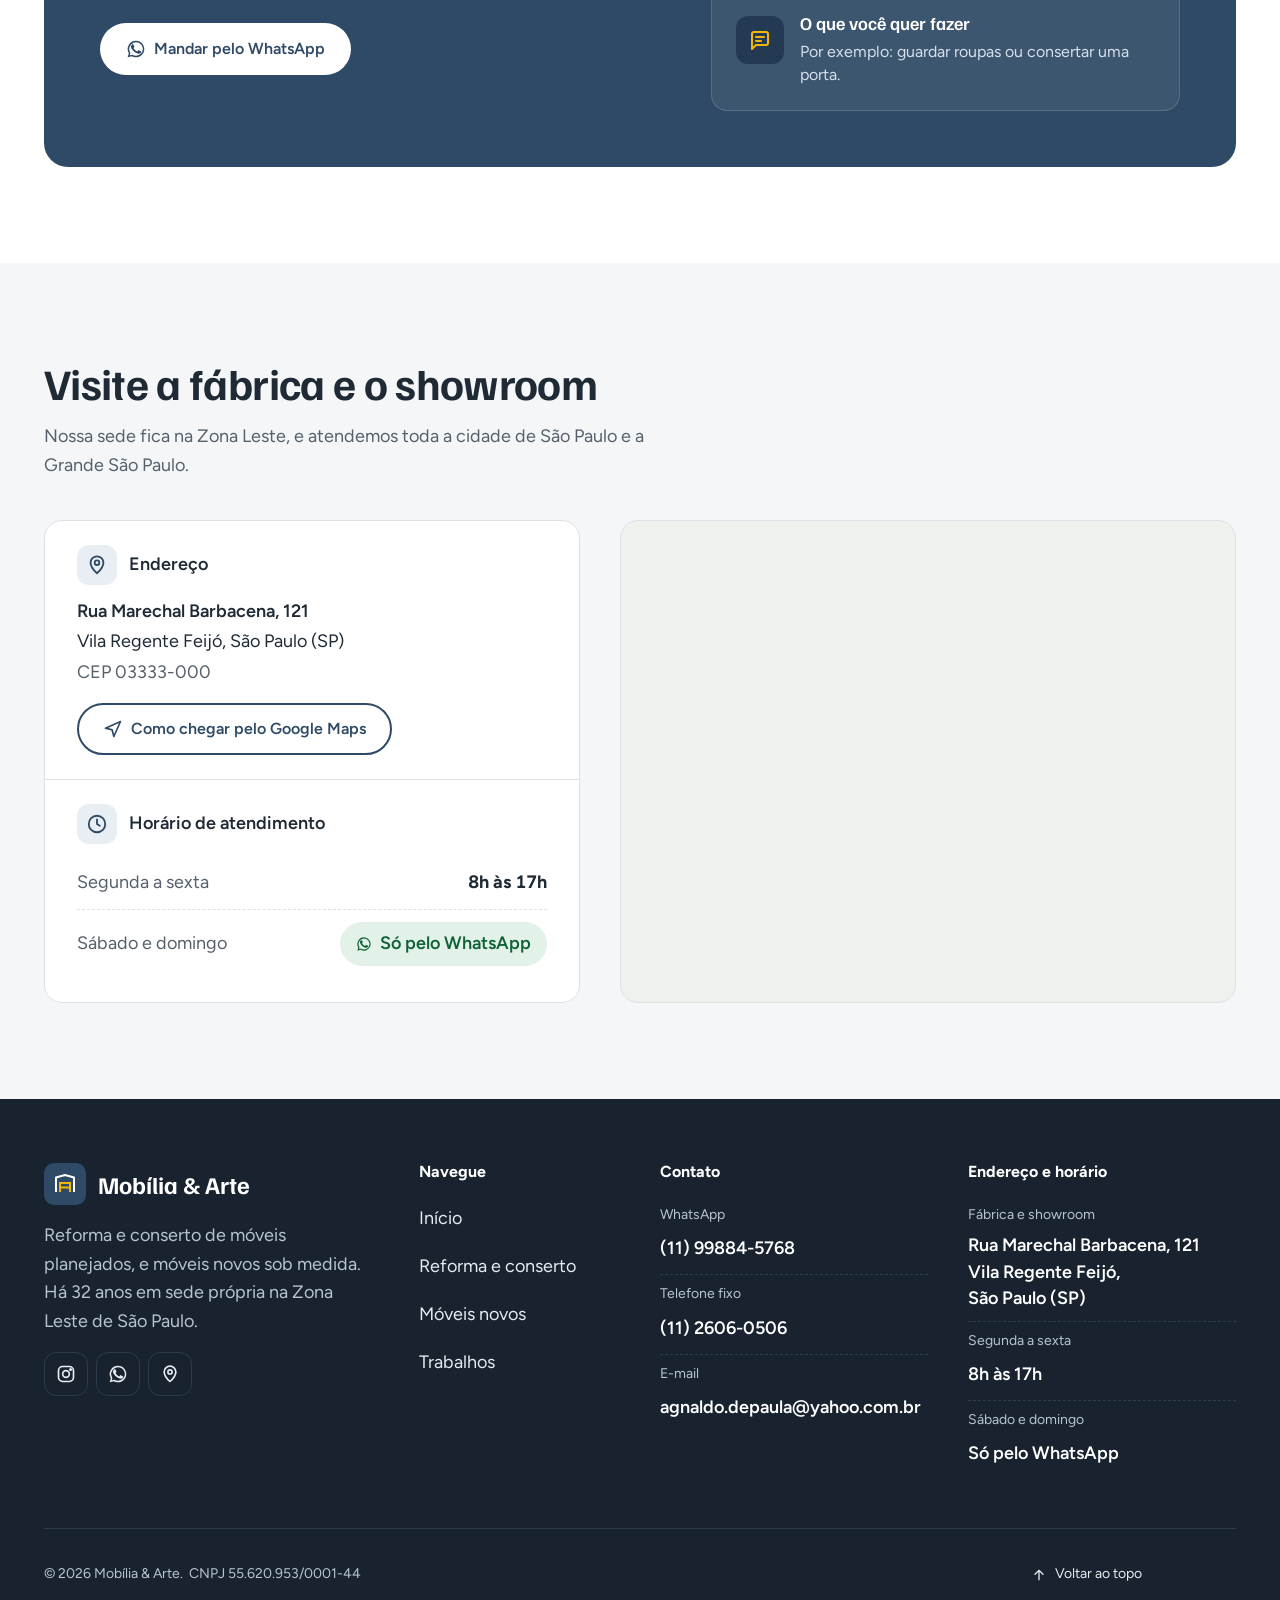
==== commit d5ce48af: "Limpeza geral: remove código sem uso e corrige inconsistências - CSS: remove estilos do formulário d" ====
--- a/index.html
+++ b/index.html
@@ -73,7 +73,7 @@
 </script>
 </head>
 <body data-pagina="inicio">
-<a class="skip" href="#conteudo" data-skip>Pular para o conteúdo</a>
+<a class="skip" href="#conteudo">Pular para o conteúdo</a>
 
 <div class="topbar">
   <div class="wrap">
@@ -114,7 +114,6 @@
 </header>
 
 <main id="conteudo" tabindex="-1">
-<div data-page="inicio">
   <section class="hero">
     <div class="wrap">
       <div class="hero-grid">
@@ -302,7 +301,7 @@
           <li><span class="ic" aria-hidden="true"><svg width="24" height="24" viewBox="0 0 24 24" fill="none" stroke="currentColor" stroke-width="2" stroke-linecap="round" stroke-linejoin="round"><rect x="2" y="8" width="20" height="8" rx="1.5"/><path d="M6 8v3M10 8v4M14 8v3M18 8v4"/></svg></span><div><strong>Medidas aproximadas</strong><span>Largura, altura e profundidade. Não precisa ser exato.</span></div></li>
           <li><span class="ic" aria-hidden="true"><svg width="24" height="24" viewBox="0 0 24 24" fill="none" stroke="currentColor" stroke-width="2" stroke-linecap="round" stroke-linejoin="round"><path d="M20 15a2 2 0 0 1-2 2H8l-4 4V6a2 2 0 0 1 2-2h12a2 2 0 0 1 2 2z"/><path d="M8 9h8M8 13h5"/></svg></span><div><strong>O que você quer fazer</strong><span>Por exemplo: guardar roupas ou consertar uma porta.</span></div></li>
         </ol>
-        <a class="btn btn-branco cta-botao" href="https://wa.me/5511998845768?text=Ol%C3%A1%21%20Vim%20pelo%20site%20e%20quero%20um%20or%C3%A7amento."><svg width="20" height="20" viewBox="0 0 24 24" fill="currentColor" aria-hidden="true"><path d="M12.04 2C6.58 2 2.13 6.45 2.13 11.91c0 1.75.46 3.45 1.32 4.95L2.05 22l5.25-1.38a9.9 9.9 0 0 0 4.74 1.21c5.46 0 9.91-4.45 9.91-9.91C21.95 6.45 17.5 2 12.04 2zm0 18.15c-1.48 0-2.93-.4-4.2-1.15l-.3-.18-3.12.82.83-3.04-.2-.31a8.2 8.2 0 0 1-1.26-4.38c0-4.54 3.7-8.24 8.25-8.24 4.54 0 8.24 3.7 8.24 8.24 0 4.55-3.7 8.24-8.24 8.24zm4.52-6.16c-.25-.12-1.47-.72-1.69-.81-.23-.08-.39-.12-.56.13-.16.24-.64.8-.78.97-.14.16-.29.18-.54.06-.25-.12-1.05-.39-1.99-1.23-.74-.66-1.23-1.47-1.38-1.72-.14-.25-.01-.38.11-.5.11-.11.25-.29.37-.43.12-.15.16-.25.25-.41.08-.17.04-.31-.02-.43-.06-.12-.56-1.34-.76-1.84-.2-.48-.41-.42-.56-.43h-.48c-.17 0-.43.06-.66.31-.22.25-.86.85-.86 2.07 0 1.22.89 2.4 1.01 2.56.12.17 1.75 2.67 4.23 3.74.59.26 1.05.41 1.41.52.59.19 1.13.16 1.56.1.48-.07 1.47-.6 1.67-1.18.21-.58.21-1.07.14-1.18-.06-.11-.22-.17-.47-.29z"/></svg>Mandar pelo WhatsApp</a>
+        <a class="btn btn-branco cta-botao" href="https://wa.me/5511998845768?text=Ol%C3%A1%21%20Vim%20pelo%20site%20e%20quero%20um%20or%C3%A7amento."><svg aria-hidden="true" width="20" height="20" viewBox="0 0 24 24" fill="currentColor"><path d="M17.5 14.4c-.3-.1-1.8-.9-2-1-.3-.1-.5-.1-.7.1-.2.3-.8 1-.9 1.2-.2.2-.3.2-.6.1-.3-.1-1.3-.5-2.4-1.5-.9-.8-1.5-1.8-1.7-2.1-.2-.3 0-.5.1-.6l.4-.5c.2-.2.2-.3.3-.5.1-.2 0-.4 0-.5l-.9-2.2c-.2-.6-.5-.5-.7-.5h-.6c-.2 0-.5.1-.8.4-.3.3-1 1-1 2.5s1.1 2.9 1.2 3.1c.1.2 2.1 3.2 5.1 4.5.7.3 1.3.5 1.7.6.7.2 1.4.2 1.9.1.6-.1 1.8-.7 2-1.4.2-.7.2-1.3.2-1.4-.1-.1-.3-.2-.6-.3zM12 2a10 10 0 0 0-8.6 15.1L2 22l5-1.3A10 10 0 1 0 12 2zm0 18.2c-1.5 0-3-.4-4.2-1.2l-.3-.2-3 .8.8-2.9-.2-.3A8.2 8.2 0 1 1 12 20.2z"/></svg>Mandar pelo WhatsApp</a>
       </div>
     </div>
   </section>
@@ -332,14 +331,11 @@
             </ul>
           </div>
         </div>
-        <div class="mapa" id="mapa"></div>
-      </div>
-    </div>
-  </section>
-
-</div>
-
-<!-- ================= AMBIENTES ================= -->
+        <div class="mapa"><iframe title="Mapa do Google com a localização da Mobília &amp; Arte, na Rua Marechal Barbacena, 121" loading="lazy" referrerpolicy="no-referrer-when-downgrade" src="https://www.google.com/maps?q=Rua+Marechal+Barbacena+121,+S%C3%A3o+Paulo&amp;z=16&amp;output=embed"></iframe></div>
+      </div>
+    </div>
+  </section>
+
 </main>
 
 <footer class="site">
@@ -350,7 +346,7 @@
           <span class="logo-mark" aria-hidden="true"><svg width="26" height="26" viewBox="0 0 26 26" fill="none"><path d="M4 21V6.5L13 4l9 2.5V21" stroke="#fff" stroke-width="2" stroke-linejoin="round"/><path d="M8 21V12h10v9" stroke="#F2B705" stroke-width="2"/><path d="M8 16.5h10" stroke="#F2B705" stroke-width="2"/></svg></span>
           <b>Mobília &amp; Arte</b>
         </div>
-        <p style="max-width:22em">Móveis sob medida, reforma e conserto. Há 32 anos em sede própria na Zona Leste de São Paulo.</p>
+        <p style="max-width:22em">Reforma e conserto de móveis planejados, e móveis novos sob medida. Há 32 anos em sede própria na Zona Leste de São Paulo.</p>
         <div class="sociais">
           <a href="https://www.instagram.com/mobiliaearte.moveis/" aria-label="Instagram da Mobília &amp; Arte"><svg aria-hidden="true" width="20" height="20" viewBox="0 0 24 24" fill="none" stroke="currentColor" stroke-width="2"><rect x="3" y="3" width="18" height="18" rx="5"/><circle cx="12" cy="12" r="4"/><circle cx="17.5" cy="6.5" r=".8" fill="currentColor"/></svg></a>
           <a href="https://wa.me/5511998845768?text=Ol%C3%A1%21%20Vim%20pelo%20site%20e%20quero%20um%20or%C3%A7amento." aria-label="WhatsApp da Mobília &amp; Arte"><svg aria-hidden="true" width="20" height="20" viewBox="0 0 24 24" fill="currentColor"><path d="M17.5 14.4c-.3-.1-1.8-.9-2-1-.3-.1-.5-.1-.7.1-.2.3-.8 1-.9 1.2-.2.2-.3.2-.6.1-.3-.1-1.3-.5-2.4-1.5-.9-.8-1.5-1.8-1.7-2.1-.2-.3 0-.5.1-.6l.4-.5c.2-.2.2-.3.3-.5.1-.2 0-.4 0-.5l-.9-2.2c-.2-.6-.5-.5-.7-.5h-.6c-.2 0-.5.1-.8.4-.3.3-1 1-1 2.5s1.1 2.9 1.2 3.1c.1.2 2.1 3.2 5.1 4.5.7.3 1.3.5 1.7.6.7.2 1.4.2 1.9.1.6-.1 1.8-.7 2-1.4.2-.7.2-1.3.2-1.4-.1-.1-.3-.2-.6-.3zM12 2a10 10 0 0 0-8.6 15.1L2 22l5-1.3A10 10 0 1 0 12 2zm0 18.2c-1.5 0-3-.4-4.2-1.2l-.3-.2-3 .8.8-2.9-.2-.3A8.2 8.2 0 1 1 12 20.2z"/></svg></a>
--- a/site.css
+++ b/site.css
@@ -51,12 +51,12 @@
 .skip{position:absolute;left:-10000px;top:8px;z-index:var(--z-skip);background:var(--trena);color:var(--tinta);padding:8px 16px;border-radius:6px;font-weight:700}
 .skip:focus{left:8px}
 [hidden]{display:none!important}
-.ic,.logo-mark,.av,.ig-avatar,.ok{flex-shrink:0}
+.ic,.logo-mark,.av,.ig-avatar{flex-shrink:0}
 html{-webkit-text-size-adjust:100%;text-size-adjust:100%}
 #conteudo:focus,#conteudo:focus-visible{outline:none}
 a,button,input,label,select,textarea{touch-action:manipulation}
-button,a.btn,.opcao label{cursor:pointer}
-.btn:active,.car-btns button:active,.zoom button:active{transform:scale(.97)}
+button,a.btn{cursor:pointer}
+.btn:active,.car-btns button:active{transform:scale(.97)}
 .sr-only{position:absolute;width:1px;height:1px;overflow:hidden;clip:rect(0 0 0 0);white-space:nowrap}
 input,textarea,[id]{scroll-margin-top:calc(var(--header-h) + 24px)}
 
@@ -66,13 +66,12 @@
 .btn svg{flex-shrink:0}
 .btn:disabled{opacity:.6;cursor:progress}
 @media (max-width:600px){.btn{white-space:normal;padding:12px 24px;min-height:52px}.btns .btn{max-width:100%}}
-.visita > *,.orc-grid > *,.hero-grid > *,.amb-grid > *,.reforma-hero > *,.sobre > *,.servicos > *,.cta-final > *{min-width:0}
-.info-row > div{min-width:0}
-.btn-azul{background:var(--azul);color:#fff}.btn-azul:hover{background:var(--azul-esc);color:#fff}
+.visita > *,.hero-grid > *,.amb-grid > *,.reforma-hero > *,.sobre > *,.servicos > *,.cta-final > *{min-width:0}
+
 .btn-zap{background:var(--zap);color:#fff}.btn-zap:hover{background:var(--zap-esc);color:#fff}
 .btn-linha{border-color:var(--azul);color:var(--azul);background:#fff}.btn-linha:hover{background:var(--azul);color:#fff}
 .btn-branco{background:#fff;color:var(--azul)}.btn-branco:hover{background:var(--azul-claro);color:var(--azul-esc)}
-.btn-linha-branca{border-color:#fff;color:#fff;background:transparent}.btn-linha-branca:hover{background:#fff;color:var(--azul)}
+
 .link-seta{display:inline-flex;align-items:center;gap:8px;font-weight:600;text-decoration:none;min-height:44px}
 .link-seta:hover{text-decoration:underline}
 
@@ -116,9 +115,7 @@
 .selo:hover{border-color:var(--azul);color:var(--tinta)}
 .selo b{font-family:var(--titulo);font-size:1rem}
 .stars{display:inline-flex;gap:4px}
-.hero-foto{position:relative}
-.hero-foto .ph-main{border-radius:18px;overflow:hidden;aspect-ratio:4/4.2;background:var(--nevoa)}
-.hero-foto .ph-main img{width:100%;height:100%;object-fit:cover}
+
 .carrossel{position:relative;border-radius:16px;overflow:hidden;aspect-ratio:4/4.2;background:var(--nevoa);touch-action:pan-y}
 .carrossel .slide{position:absolute;inset:0;margin:0;opacity:0;visibility:hidden;transition:opacity var(--dur-lenta) var(--sair),visibility 0s linear var(--dur-lenta)}
 .carrossel .slide.ativo{opacity:1;visibility:visible;transition:opacity var(--dur-lenta) var(--entrar)}
@@ -143,10 +140,7 @@
 .car-btns{display:flex;gap:var(--e2);flex-shrink:0}
 .car-btns button{width:44px;height:44px;border-radius:50%;border:0;background:transparent;color:var(--cinza);display:grid;place-items:center;cursor:pointer}
 .car-btns button:hover{background:var(--nevoa);color:var(--tinta)}
-.cota{position:absolute;top:-24px;left:0;right:0;display:flex;align-items:center;color:var(--freijo-esc);font-size:.875rem;font-weight:600;letter-spacing:.02em}
-.cota i{display:block;background:var(--freijo)}
-.cota .t{width:1.5px;height:12px}.cota .l{flex:1;height:1.5px}
-.cota span{padding:0 8px}
+
 .fatos{list-style:none;margin:56px 0 0;padding:28px 0 0;border-top:1px solid var(--linha);display:grid;grid-template-columns:repeat(4,minmax(0,1fr));gap:24px}
 @media (max-width:768px){.fatos{grid-template-columns:repeat(2,minmax(0,1fr))}}
 @media (max-width:600px){.fatos{grid-template-columns:1fr;gap:16px}}
@@ -201,7 +195,7 @@
 @media (max-width:768px){.rev-top{grid-template-columns:1fr}}
 .nota{display:flex;align-items:center;gap:16px;padding:16px 24px;border-radius:16px;background:#fff;border:1px solid var(--linha)}
 .nota b{font-family:var(--titulo);font-size:3rem;line-height:1;font-weight:700}
-.g-logo{display:inline-flex;align-items:center;gap:8px;font-weight:600;color:var(--tinta)}
+
 .reviews{display:grid;grid-template-columns:repeat(3,minmax(0,1fr));gap:16px}
 @media (max-width:1024px){.reviews{grid-template-columns:repeat(2,minmax(0,1fr))}}
 @media (max-width:600px){.reviews{display:flex;overflow-x:auto;scroll-snap-type:x mandatory;scroll-padding-inline:24px;gap:16px;padding-bottom:12px;margin:0 -24px;padding-left:24px;padding-right:24px}.reviews .rev{flex:0 0 84%;scroll-snap-align:start}}
@@ -213,7 +207,6 @@
 .rev header span{font-size:.875rem;color:var(--cinza)}
 .rev blockquote{margin:0;font-size:1rem;line-height:1.55}
 .rev .meta{display:flex;justify-content:space-between;align-items:center;margin-top:auto;font-size:.875rem;color:var(--cinza)}
-.rev-note{margin-top:20px;font-size:.875rem;color:var(--cinza)}
 
 /* ---------- passos ---------- */
 .passos{list-style:none;margin:0;padding:0;display:grid;grid-template-columns:repeat(4,minmax(0,1fr));gap:28px;counter-reset:p}
@@ -237,28 +230,13 @@
 .visita{display:grid;grid-template-columns:minmax(0,1fr) minmax(0,1.15fr);gap:40px;align-items:stretch}
 @media (max-width:1024px){.visita{grid-template-columns:1fr}}
 .info-card{background:#fff;border:1px solid var(--linha);border-radius:18px;padding:32px;display:flex;flex-direction:column;gap:24px}
-.info-row{display:flex;gap:16px;align-items:flex-start}
-.info-row .ic{width:44px;height:44px;border-radius:12px;background:var(--azul-claro);color:var(--azul);display:grid;place-items:center;flex-shrink:0}
-.info-row strong{display:block}
-dl.horas{margin:0;display:grid;grid-template-columns:minmax(0,max-content) auto;gap:4px 16px}
-dl.horas dt{color:var(--cinza)} dl.horas dd{margin:0;font-weight:600;white-space:nowrap}
+
 @media (max-width:600px){.info-card{padding:24px}}
+.mapa iframe{position:absolute;inset:0;width:100%;height:100%;border:0}
 .mapa{position:relative;border-radius:18px;overflow:hidden;border:1px solid var(--linha);min-height:400px;background:#EEF1EC}
-.mapa > svg{position:absolute;inset:0;width:100%;height:100%;display:block;cursor:grab;touch-action:none;user-select:none}
-.mapa > svg.arrastando{cursor:grabbing}
-.mapa:focus-visible{outline:3px solid var(--foco);outline-offset:3px}
-.mapa .mapa-btn{position:absolute;left:16px;bottom:16px}
-.mapa .zoom{position:absolute;right:16px;top:16px;display:flex;flex-direction:column;background:#fff;border:1px solid var(--linha);border-radius:12px;overflow:hidden;box-shadow:0 6px 16px -8px rgba(31,42,53,.35)}
-.mapa .zoom button{width:44px;height:44px;border:0;background:#fff;color:var(--tinta);display:grid;place-items:center;cursor:pointer}
-.mapa .zoom button+button{border-top:1px solid var(--linha)}
-.mapa .setas{position:absolute;right:16px;bottom:16px;display:grid;grid-template-columns:repeat(3,44px);grid-template-rows:repeat(3,44px)}
-.mapa .setas button{width:44px;height:44px;border:1px solid var(--linha);background:var(--superficie);color:var(--texto);display:grid;place-items:center;cursor:pointer;border-radius:var(--raio-m);box-shadow:0 4px 12px -8px rgba(31,42,53,.4)}
-.mapa .setas button:hover{background:var(--superficie-alt)}
-.mapa .setas [data-p="c"]{grid-area:1/2}.mapa .setas [data-p="e"]{grid-area:2/1}.mapa .setas [data-p="d"]{grid-area:2/3}.mapa .setas [data-p="b"]{grid-area:3/2}
-@media (max-width:600px){.mapa{min-height:400px}.mapa .mapa-dica{display:none}}
-.mapa .zoom button:hover{background:var(--nevoa)}
-.mapa .mapa-dica{position:absolute;left:16px;top:16px;font-size:.875rem;background:#ffffffE6;padding:4px 8px;border-radius:8px;color:var(--cinza);pointer-events:none}
-.mapa .mapa-tag{position:absolute;left:16px;bottom:16px;font-size:.875rem;background:#ffffffD9;padding:4px 8px;border-radius:6px;color:var(--cinza);pointer-events:none}
+
+@media (max-width:600px){.mapa{min-height:400px}}
+
 .visita-card{gap:0;padding:0;overflow:hidden}
 .visita-card .info-bloco{padding:var(--e5) var(--e6);display:flex;flex-direction:column;gap:var(--e3)}
 .visita-card .info-bloco + .info-bloco{border-top:1px solid var(--borda)}
@@ -274,22 +252,13 @@
 .zap-chip{display:inline-flex;align-items:center;gap:var(--e2);min-height:44px;padding:0 var(--e4);border-radius:999px;background:var(--sucesso-suave);color:var(--zap-esc);font-weight:600;text-decoration:none;white-space:nowrap}
 .zap-chip:hover{background:#D2EBDC;color:var(--zap-esc)}
 .visita-card .btn-mapa{align-self:flex-start;margin-top:var(--e1)}
-.contatos{list-style:none;margin:0;padding:0;display:flex;flex-direction:column}
-.contatos li{display:flex;flex-direction:column;gap:2px;padding:var(--e3) 0}
-.contatos li + li{border-top:1px dashed var(--borda)}
-.contatos .dia{color:var(--texto-suave)}
-.contatos a{font-weight:700;font-size:1.125rem;color:var(--primaria);text-underline-offset:3px;overflow-wrap:break-word;align-self:flex-start;min-height:44px;display:inline-flex;align-items:center}
-.contatos a.email{font-size:1.0625rem}
-.visita-aside .info-bloco{padding:var(--e5)}
-.visita-aside .btn-mapa{align-self:stretch}
 
 @media (max-width:600px){
   .visita-card .info-bloco{padding:var(--e5)}
   .visita-card .btn-mapa{align-self:stretch}
 }
 /* ---------- antes e depois ---------- */
-.ad-grid{display:grid;grid-template-columns:minmax(0,1fr) minmax(0,1fr);gap:var(--e8);align-items:center}
-@media (max-width:1024px){.ad-grid{grid-template-columns:1fr;gap:var(--e6)}}
+
 .comparar{margin:0;display:flex;flex-direction:column;gap:var(--e3);width:100%;max-width:520px;justify-self:center}
 .comp-area{--pos:50%;position:relative;aspect-ratio:3/4;border-radius:var(--raio-g);overflow:hidden;background:var(--superficie-alt);user-select:none;touch-action:pan-y}
 .comp-area img{position:absolute;inset:0;width:100%;height:100%;object-fit:cover;pointer-events:none}
@@ -354,16 +323,9 @@
 .amb-fotos.single img{aspect-ratio:5/4}
 .amb-fotos .col{display:grid;gap:12px}
 .amb-fotos .col img{aspect-ratio:auto;height:100%}
-.amb-sem-foto{border-radius:14px;background:var(--nevoa);border:1px dashed #B9C2CB;aspect-ratio:5/4;display:grid;place-items:center;text-align:center;padding:24px;color:var(--cinza)}
+
 .dica{background:var(--nevoa);border-radius:14px;padding:20px 24px}
-.previa{display:flex;flex-direction:column;gap:var(--e2)}
-.previa-tit{margin:0;font-weight:600}
-.previa-balao{margin:0;align-self:flex-start;max-width:100%;background:#DCF3E4;color:var(--texto);border-radius:14px 14px 4px 14px;padding:var(--e3) var(--e4);line-height:1.5}
-.dica-fotos{display:flex;gap:var(--e4);align-items:flex-start}
-.dica-fotos p{margin:0}
-.dica-fotos .ic{width:44px;height:44px;border-radius:12px;background:#fff;color:var(--primaria);display:grid;place-items:center;flex-shrink:0}
-.sucesso-botoes{display:flex;flex-wrap:wrap;gap:var(--e3)}
-@media (max-width:600px){.sucesso-botoes .btn{flex:1 1 100%}}
+
 .dica ul{margin:8px 0 0;padding-left:20px}
 .lista-check{list-style:none;margin:0;padding:0;display:flex;flex-direction:column;gap:8px}
 .lista-check li{display:flex;gap:12px;align-items:flex-start}
@@ -377,56 +339,14 @@
 @media (max-width:768px){.vantagens{grid-template-columns:1fr}}
 .reforma-hero{display:grid;grid-template-columns:minmax(0,1.1fr) minmax(0,1fr);gap:56px;align-items:center}
 @media (max-width:1024px){.reforma-hero{grid-template-columns:1fr}}
-.reforma-hero > img{border-radius:18px;aspect-ratio:5/4;object-fit:cover;width:100%}
 @media (min-width:1025px){.reforma-hero{align-items:start}}
 .amb-hero .carrossel{aspect-ratio:5/4}
 @media (max-width:600px){.amb-hero .carrossel{aspect-ratio:4/3.4}}
 
 /* ---------- formulário ---------- */
-.orc-grid{display:grid;grid-template-columns:minmax(0,1.5fr) minmax(0,1fr);gap:40px;align-items:start}
-@media (max-width:1024px){.orc-grid{grid-template-columns:1fr}}
-.form-card{background:#fff;border:1px solid var(--linha);border-radius:20px;padding:40px;box-shadow:0 30px 60px -40px rgba(31,42,53,.35)}
-@media (max-width:600px){.form-card{padding:24px 20px}}
-.form-card h2{font-size:1.5rem}
-form.orc{display:flex;flex-direction:column;gap:24px;margin-top:8px}
-.f{display:flex;flex-direction:column;gap:8px}
-.f > label,.f > legend,.f .lbl{font-weight:600;font-size:1rem}
-.f .req{font-weight:400;color:var(--texto-suave);font-size:.875rem}
-.f .opc{font-weight:400;color:var(--cinza);font-size:.875rem}
-.f input[type=text],.f input[type=tel],.f input[type=email],.f textarea{width:100%;min-height:52px;padding:12px 16px;border:1.5px solid var(--borda-campo);border-radius:12px;font:inherit;font-size:1rem;color:var(--tinta);background:#fff;transition:border-color var(--dur-rapida),box-shadow var(--dur-rapida)}
-.f input:hover,.f textarea:hover{border-color:var(--borda-forte)}
-.f input:focus,.f textarea:focus{outline:none;border-color:var(--azul);box-shadow:0 0 0 4px #2F4A6626}
-.f textarea{min-height:130px;resize:vertical}
-.f [aria-invalid="true"]{border-color:var(--erro)!important}
-.f .ajuda{font-size:.875rem;color:var(--cinza)}
-.f .erro{display:flex;gap:8px;align-items:center;color:var(--erro);font-weight:600;font-size:.875rem}
-.duas{display:grid;grid-template-columns:repeat(2,minmax(0,1fr));gap:20px}
-@media (max-width:600px){.duas{grid-template-columns:1fr}}
-fieldset.f{border:0;margin:0;padding:0}
-fieldset.f legend{padding:0;margin-bottom:8px}
-.opcoes{display:grid;grid-template-columns:repeat(3,minmax(0,1fr));gap:8px}
-@media (max-width:600px){.opcoes{grid-template-columns:1fr}}
-.opcao{position:relative}
-.opcao input{position:absolute;opacity:0;width:1px;height:1px}
-.opcao label{display:flex;flex-direction:column;gap:4px;height:100%;padding:16px 16px 16px 48px;border:1.5px solid var(--borda-campo);border-radius:12px;cursor:pointer;position:relative;transition:border-color var(--dur-rapida),background var(--dur-rapida)}
-.opcao label::before{content:"";position:absolute;left:16px;top:16px;width:20px;height:20px;border-radius:50%;border:2px solid var(--borda-forte);background:#fff}
-.opcao label strong{font-weight:600}
-.opcao label span{font-size:.875rem;color:var(--cinza);line-height:1.35}
-.opcao label:hover{border-color:var(--borda-forte)}
-.opcao input:checked + label{border-color:var(--azul);background:#F3F7FA}
-.opcao input:checked + label::before{border-color:var(--azul);background:radial-gradient(circle,var(--azul) 0 5px,#fff 6px)}
-.opcao input:focus-visible + label{outline:3px solid var(--trena);outline-offset:2px}
-.form-foot{display:flex;flex-wrap:wrap;align-items:center;justify-content:space-between;gap:16px;padding-top:8px;border-top:1px solid var(--linha)}
-.form-foot p{font-size:.875rem;color:var(--cinza)}
-.sucesso{text-align:left;display:flex;flex-direction:column;gap:16px}
-.sucesso .ok{width:56px;height:56px;border-radius:50%;background:var(--sucesso-suave);color:var(--zap);display:grid;place-items:center}
-.aside-stack{display:flex;flex-direction:column;gap:16px;position:sticky;top:calc(var(--header-h) + 24px)}
-.zap-card{background:var(--azul);color:#fff;border-radius:20px;padding:32px;display:flex;flex-direction:column;gap:16px}
-.zap-card h2{color:#fff;font-size:1.5rem}
-.zap-card p{color:#D6E0EA}
 
 @media (max-width:600px){
-  .small,.fatos span,.rev header span,.rev .meta,.car-leg,.rev-note,.f .ajuda,.f .req,.f .opc,.opcao label span,.cta-lista span,.crumb,dl.horas,.mapa-tag{font-size:1rem}
+  .small,.fatos span,.rev header span,.rev .meta,.car-leg,.cta-lista span,.crumb{font-size:1rem}
   .lead{font-size:1.125rem}
 }
 /* ---------- rodapé ---------- */
@@ -469,7 +389,7 @@
 .zap-flutuante{position:fixed;right:24px;bottom:24px;z-index:var(--z-flutuante);display:flex;align-items:center;justify-content:center;gap:0;height:60px;min-width:60px;padding:0 16px;border-radius:999px;background:var(--zap);color:#fff;text-decoration:none;box-shadow:0 14px 30px -10px rgba(15,98,54,.65);font-weight:600;transition:background var(--dur-rapida)}
 .zap-flutuante:hover{background:var(--zap-esc);color:#fff}
 .zap-flutuante{transition:opacity var(--dur-media) var(--entrar),transform var(--dur-media) var(--entrar),visibility 0s}
-.zap-flutuante.escondido{opacity:0;transform:translateY(16px);visibility:hidden;pointer-events:none;transition:opacity var(--dur-curta, .15s) ease-in,transform var(--dur-curta, .15s) ease-in,visibility 0s linear var(--dur-curta, .15s)}
+.zap-flutuante.escondido{opacity:0;transform:translateY(16px);visibility:hidden;pointer-events:none;transition:opacity var(--dur-rapida) ease-in,transform var(--dur-rapida) ease-in,visibility 0s linear var(--dur-rapida)}
 @media (prefers-reduced-motion:reduce){.zap-flutuante,.zap-flutuante.escondido{transition:none;transform:none}}
 .zap-flutuante svg{flex-shrink:0;width:26px;height:26px}
 .zap-flutuante .rot{max-width:0;overflow:hidden;white-space:nowrap;transition:max-width var(--dur-media) var(--entrar),margin var(--dur-media)}
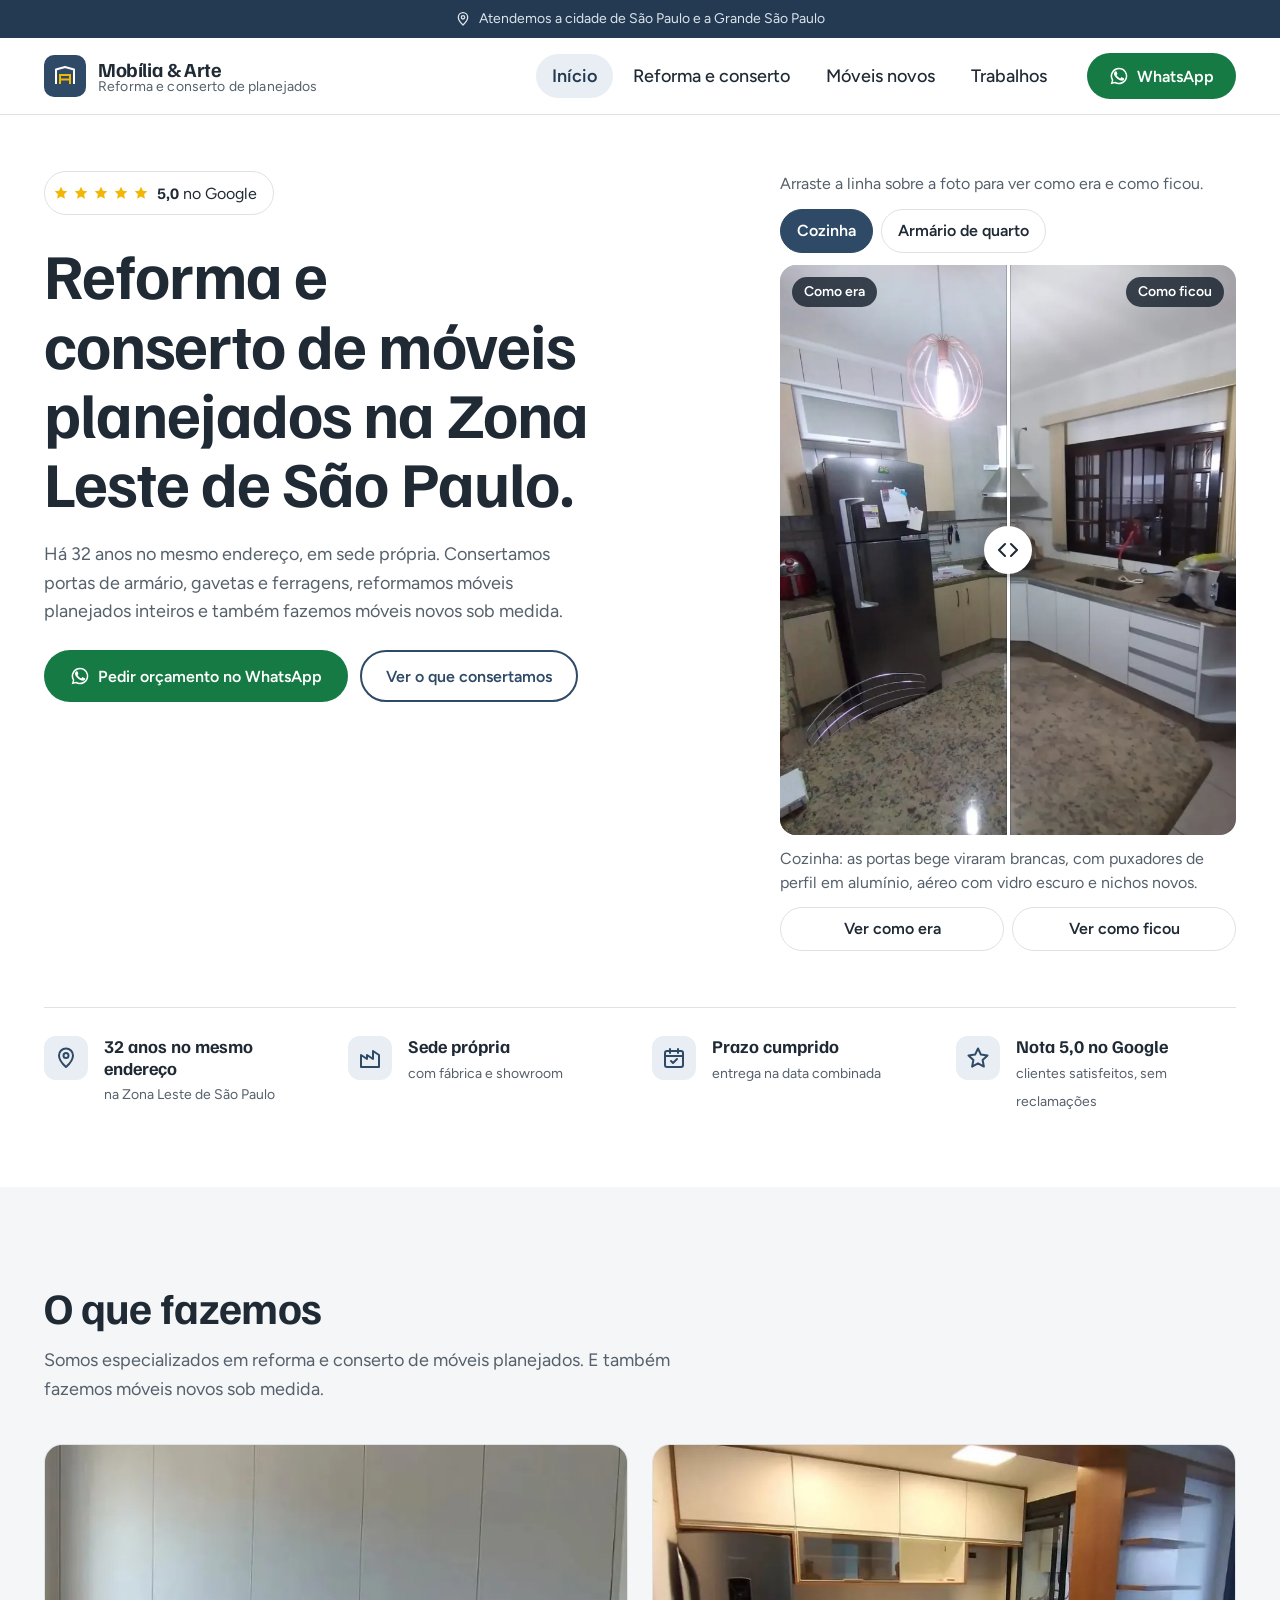
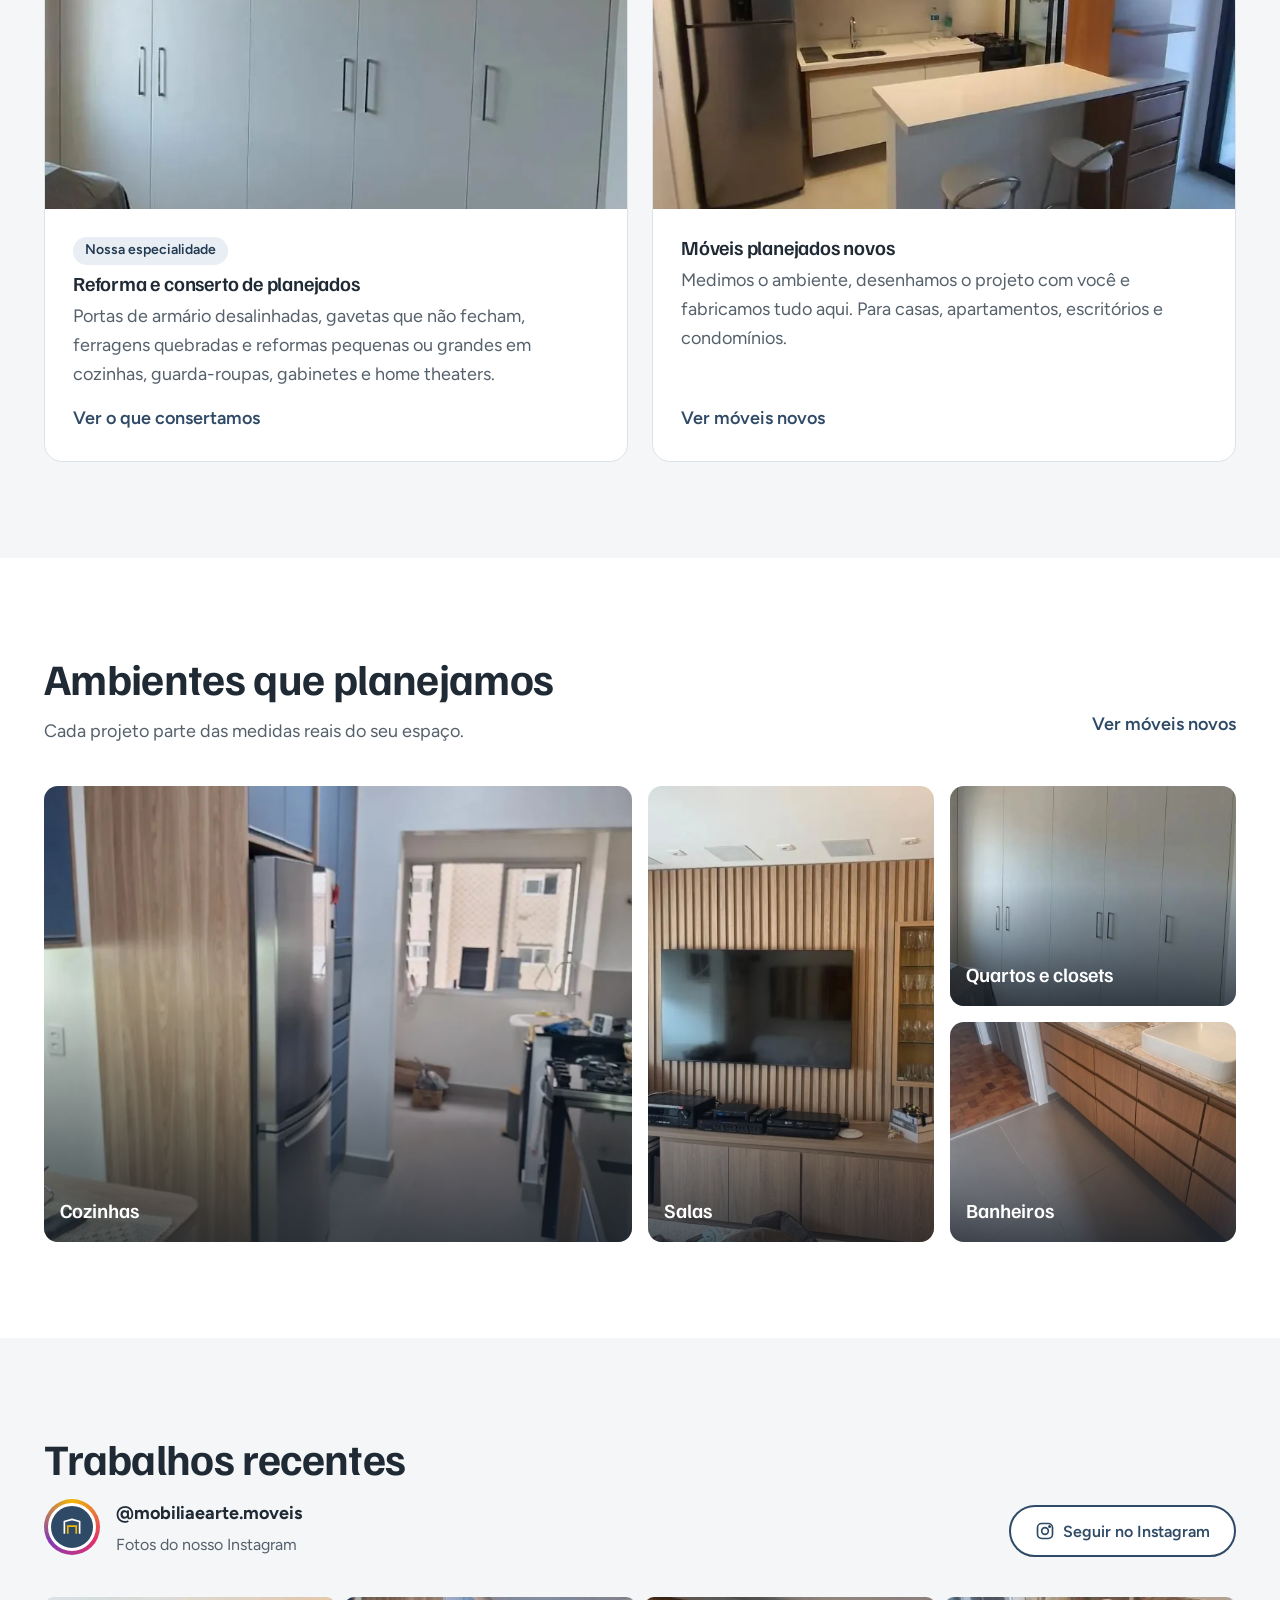
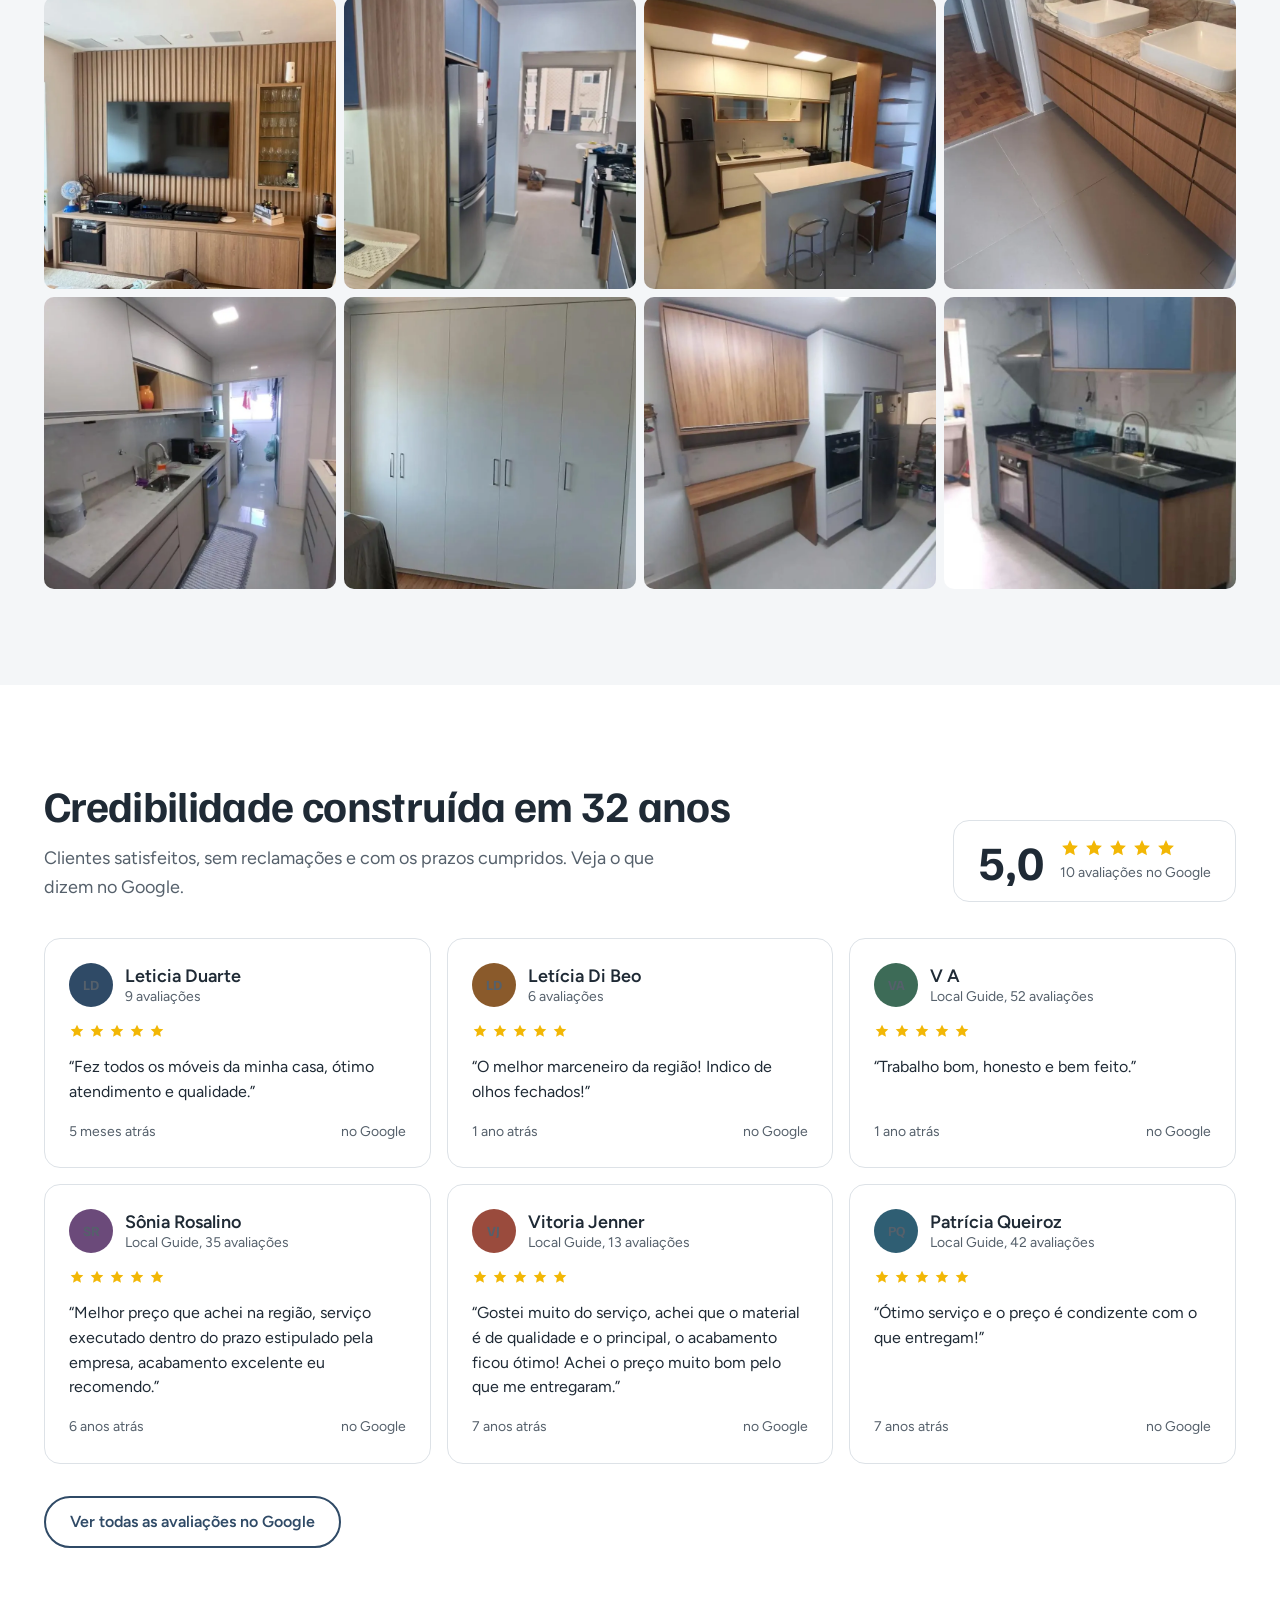
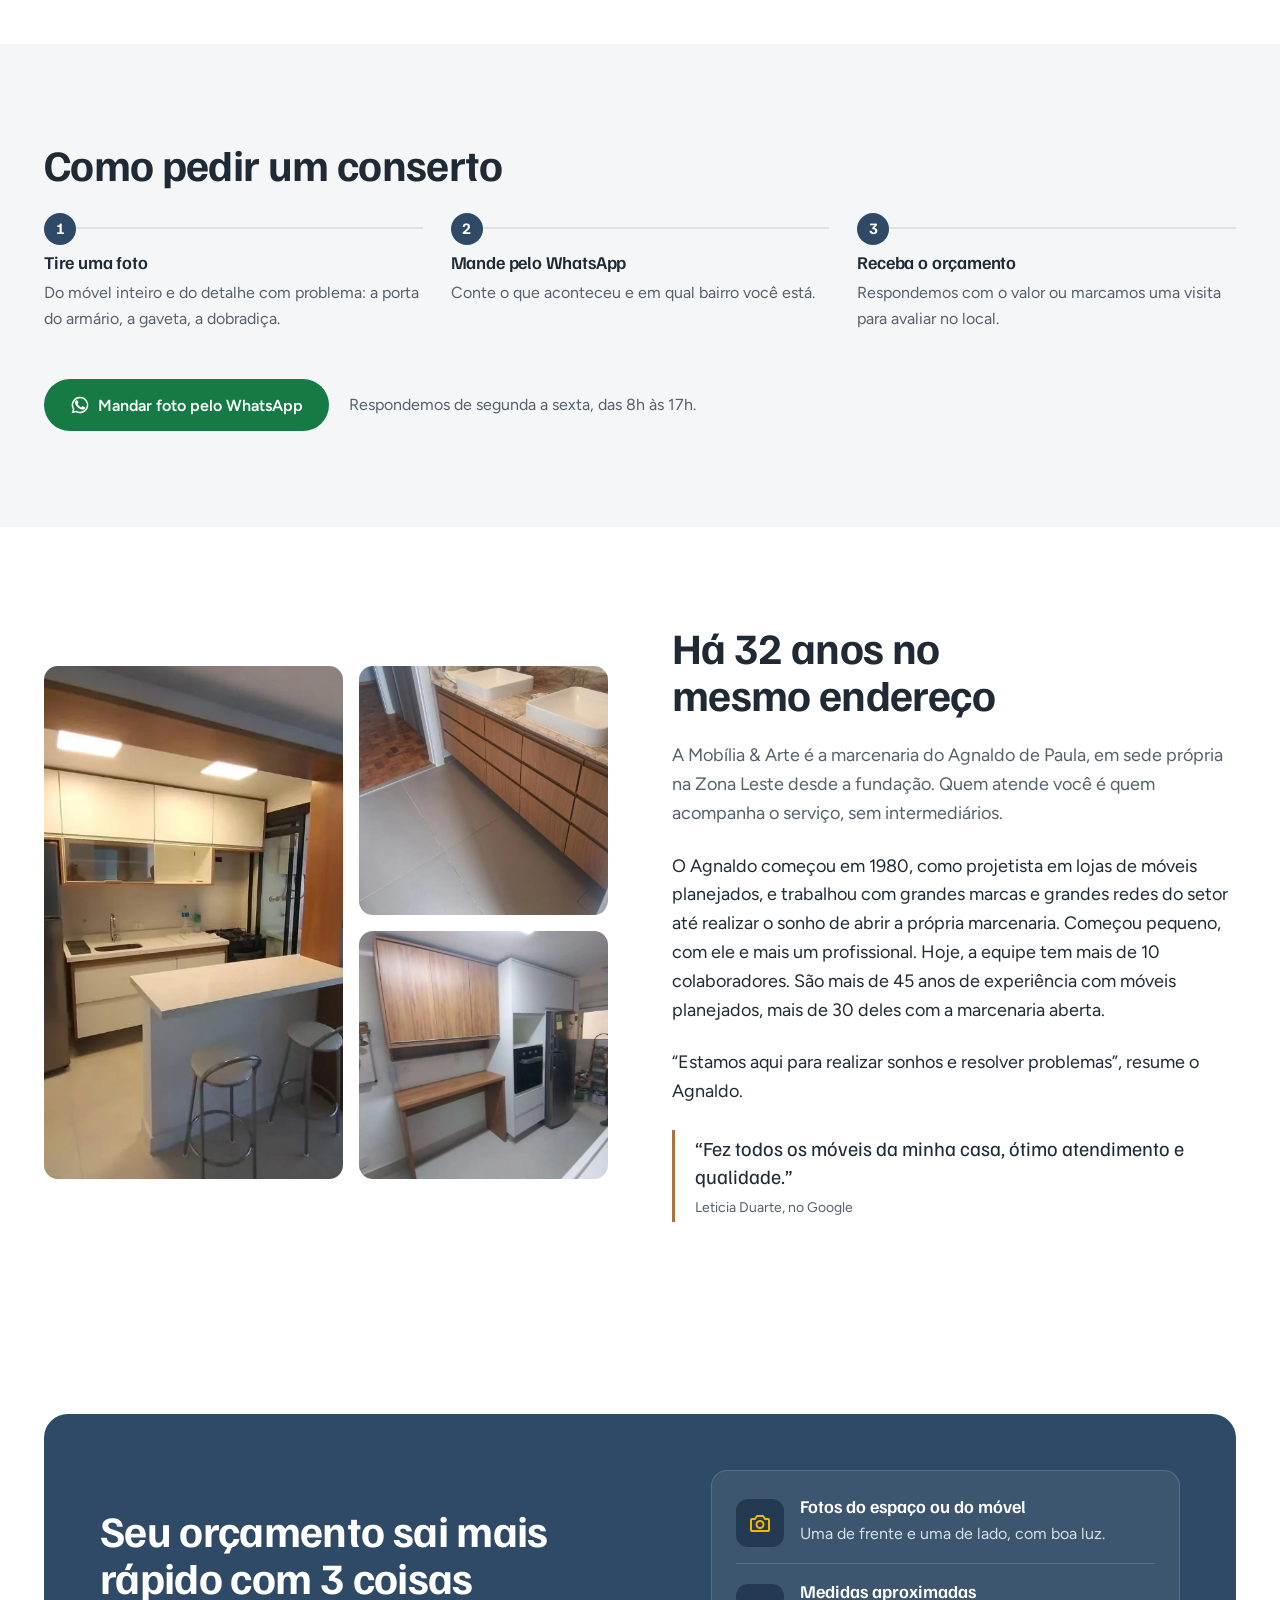
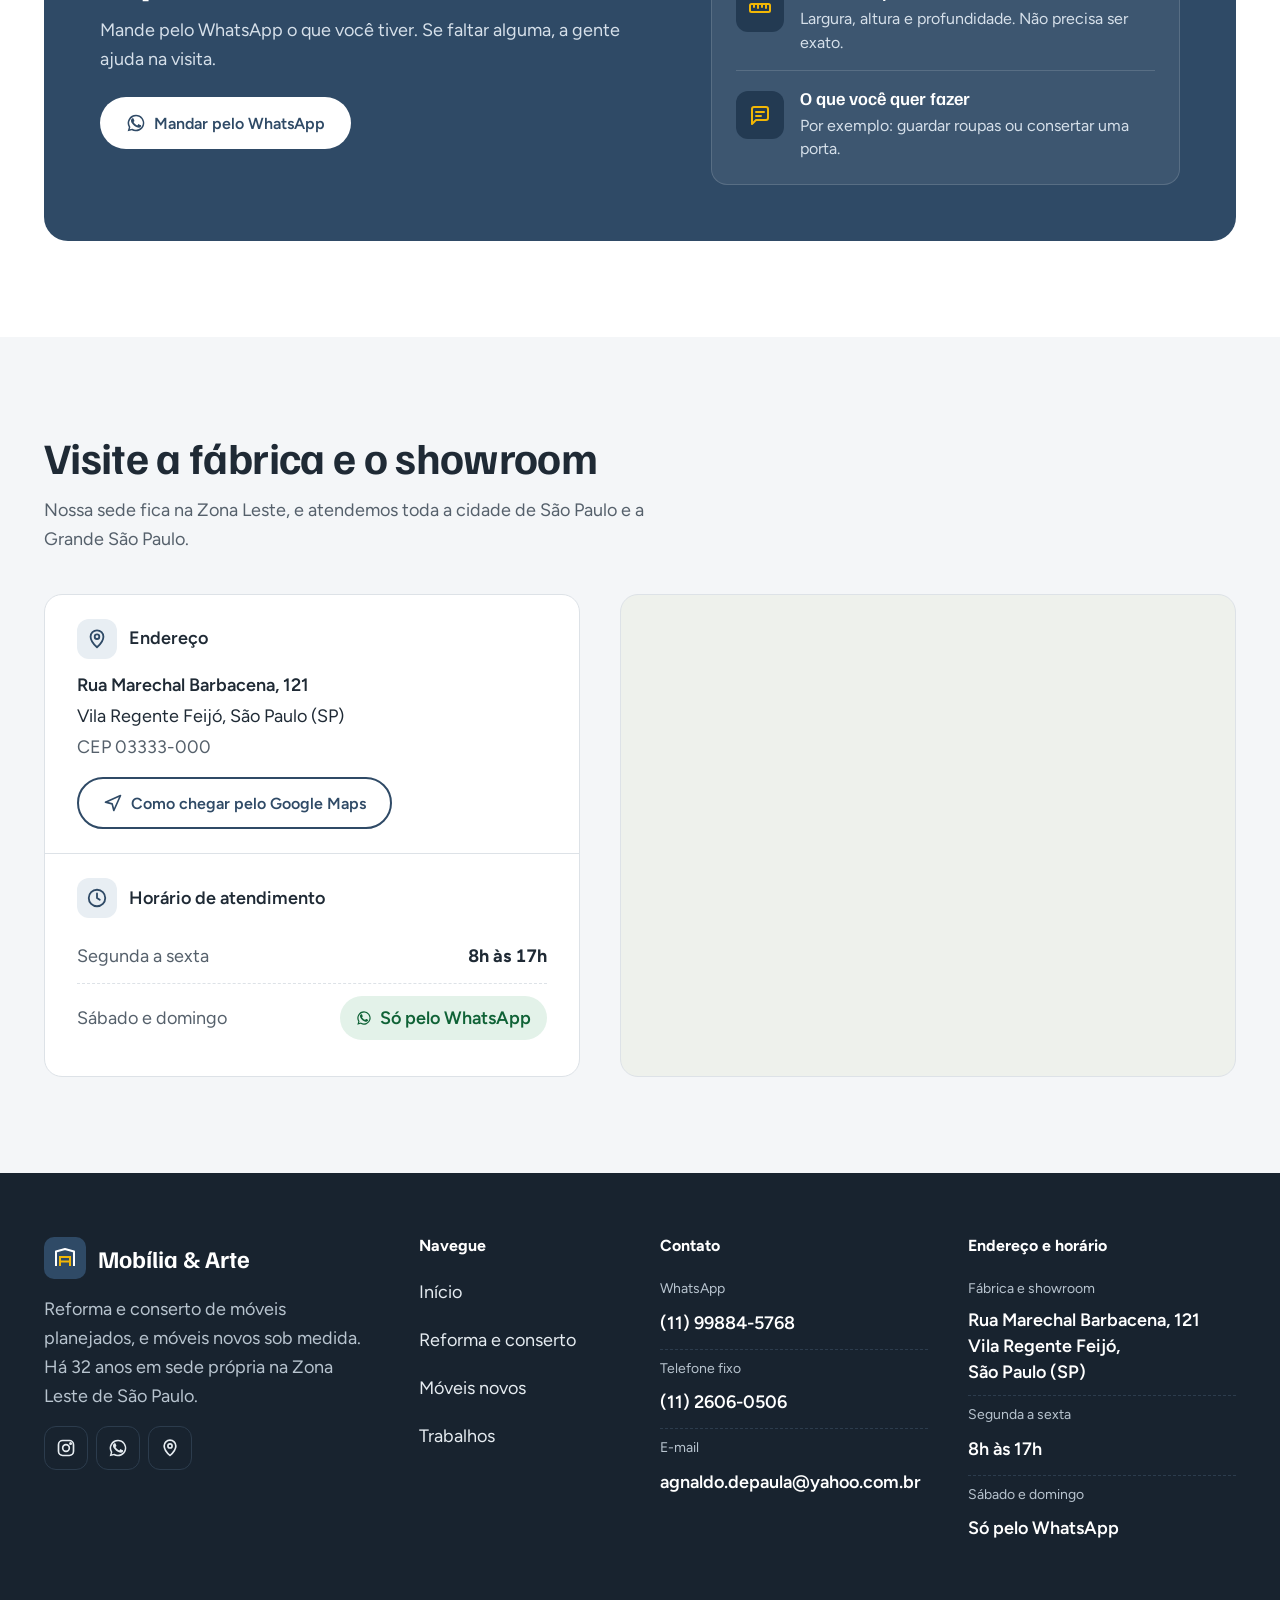
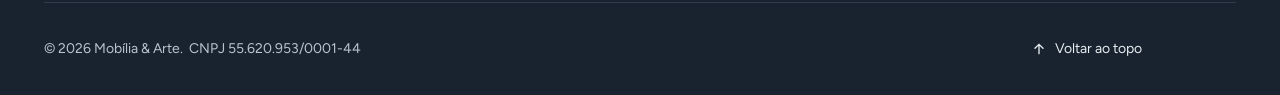
==== commit bc77d3e9: "Página inicial mostra como pedir um conserto; processo de móvel novo vai para a página de móveis nov" ====
--- a/index.html
+++ b/index.html
@@ -260,13 +260,16 @@
 
   <section class="sec sec-nevoa">
     <div class="wrap">
-      <div class="sec-head"><div class="stack"><h2>Do primeiro contato à montagem</h2></div></div>
-      <ol class="passos">
-        <li><h3>Conversa e visita</h3><p>Você conta a ideia pelo WhatsApp e marcamos uma visita para tirar as medidas.</p></li>
-        <li><h3>Projeto e orçamento</h3><p>Desenhamos o móvel, escolhemos juntos cores e materiais e passamos o valor.</p></li>
-        <li><h3>Fabricação</h3><p>Tudo é produzido na nossa fábrica, com acompanhamento do início ao fim.</p></li>
-        <li><h3>Entrega e montagem</h3><p>Nossa equipe monta no local e o serviço sai com 5 anos de garantia.</p></li>
+      <div class="sec-head"><div class="stack"><h2>Como pedir um conserto</h2></div></div>
+      <ol class="passos" style="grid-template-columns:repeat(auto-fit,minmax(220px,1fr))">
+        <li><h3>Tire uma foto</h3><p>Do móvel inteiro e do detalhe com problema: a porta do armário, a gaveta, a dobradiça.</p></li>
+        <li><h3>Mande pelo WhatsApp</h3><p>Conte o que aconteceu e em qual bairro você está.</p></li>
+        <li><h3>Receba o orçamento</h3><p>Respondemos com o valor ou marcamos uma visita para avaliar no local.</p></li>
       </ol>
+      <div class="cta-linha">
+        <a class="btn btn-zap" href="https://wa.me/5511998845768?text=Ol%C3%A1%21%20Vim%20pelo%20site%20e%20quero%20um%20or%C3%A7amento%20de%20conserto%20ou%20reforma%20de%20m%C3%B3vel."><svg aria-hidden="true" width="20" height="20" viewBox="0 0 24 24" fill="currentColor"><path d="M17.5 14.4c-.3-.1-1.8-.9-2-1-.3-.1-.5-.1-.7.1-.2.3-.8 1-.9 1.2-.2.2-.3.2-.6.1-.3-.1-1.3-.5-2.4-1.5-.9-.8-1.5-1.8-1.7-2.1-.2-.3 0-.5.1-.6l.4-.5c.2-.2.2-.3.3-.5.1-.2 0-.4 0-.5l-.9-2.2c-.2-.6-.5-.5-.7-.5h-.6c-.2 0-.5.1-.8.4-.3.3-1 1-1 2.5s1.1 2.9 1.2 3.1c.1.2 2.1 3.2 5.1 4.5.7.3 1.3.5 1.7.6.7.2 1.4.2 1.9.1.6-.1 1.8-.7 2-1.4.2-.7.2-1.3.2-1.4-.1-.1-.3-.2-.6-.3zM12 2a10 10 0 0 0-8.6 15.1L2 22l5-1.3A10 10 0 1 0 12 2zm0 18.2c-1.5 0-3-.4-4.2-1.2l-.3-.2-3 .8.8-2.9-.2-.3A8.2 8.2 0 1 1 12 20.2z"/></svg>Mandar foto pelo WhatsApp</a>
+        <p class="muted">Respondemos de segunda a sexta, das 8h às 17h.</p>
+      </div>
     </div>
   </section>
 
@@ -282,7 +285,7 @@
       <div class="stack" style="gap:24px">
         <h2>Há 32 anos no mesmo endereço</h2>
         <p class="lead">A Mobília &amp; Arte é a marcenaria do Agnaldo de Paula, em sede própria na Zona Leste desde a fundação. Quem atende você é quem acompanha o serviço, sem intermediários.</p>
-        <p>O Agnaldo começou em 1980, como projetista em lojas de móveis planejados, e trabalhou com grandes marcas e grandes redes do setor até realizar o sonho de abrir a própria marcenaria. Começou pequeno, com ele e mais um profissional. Hoje, a equipe tem mais de 10 colaboradores. São 45 anos de experiência com móveis planejados, mais de 30 deles com a marcenaria aberta.</p>
+        <p>O Agnaldo começou em 1980, como projetista em lojas de móveis planejados, e trabalhou com grandes marcas e grandes redes do setor até realizar o sonho de abrir a própria marcenaria. Começou pequeno, com ele e mais um profissional. Hoje, a equipe tem mais de 10 colaboradores. São mais de 45 anos de experiência com móveis planejados, mais de 30 deles com a marcenaria aberta.</p>
         <p>“Estamos aqui para realizar sonhos e resolver problemas”, resume o Agnaldo.</p>
         <p class="citacao">“Fez todos os móveis da minha casa, ótimo atendimento e qualidade.”<br><span class="small muted" style="font-family:var(--texto-fonte)">Leticia Duarte, no Google</span></p>
       </div>
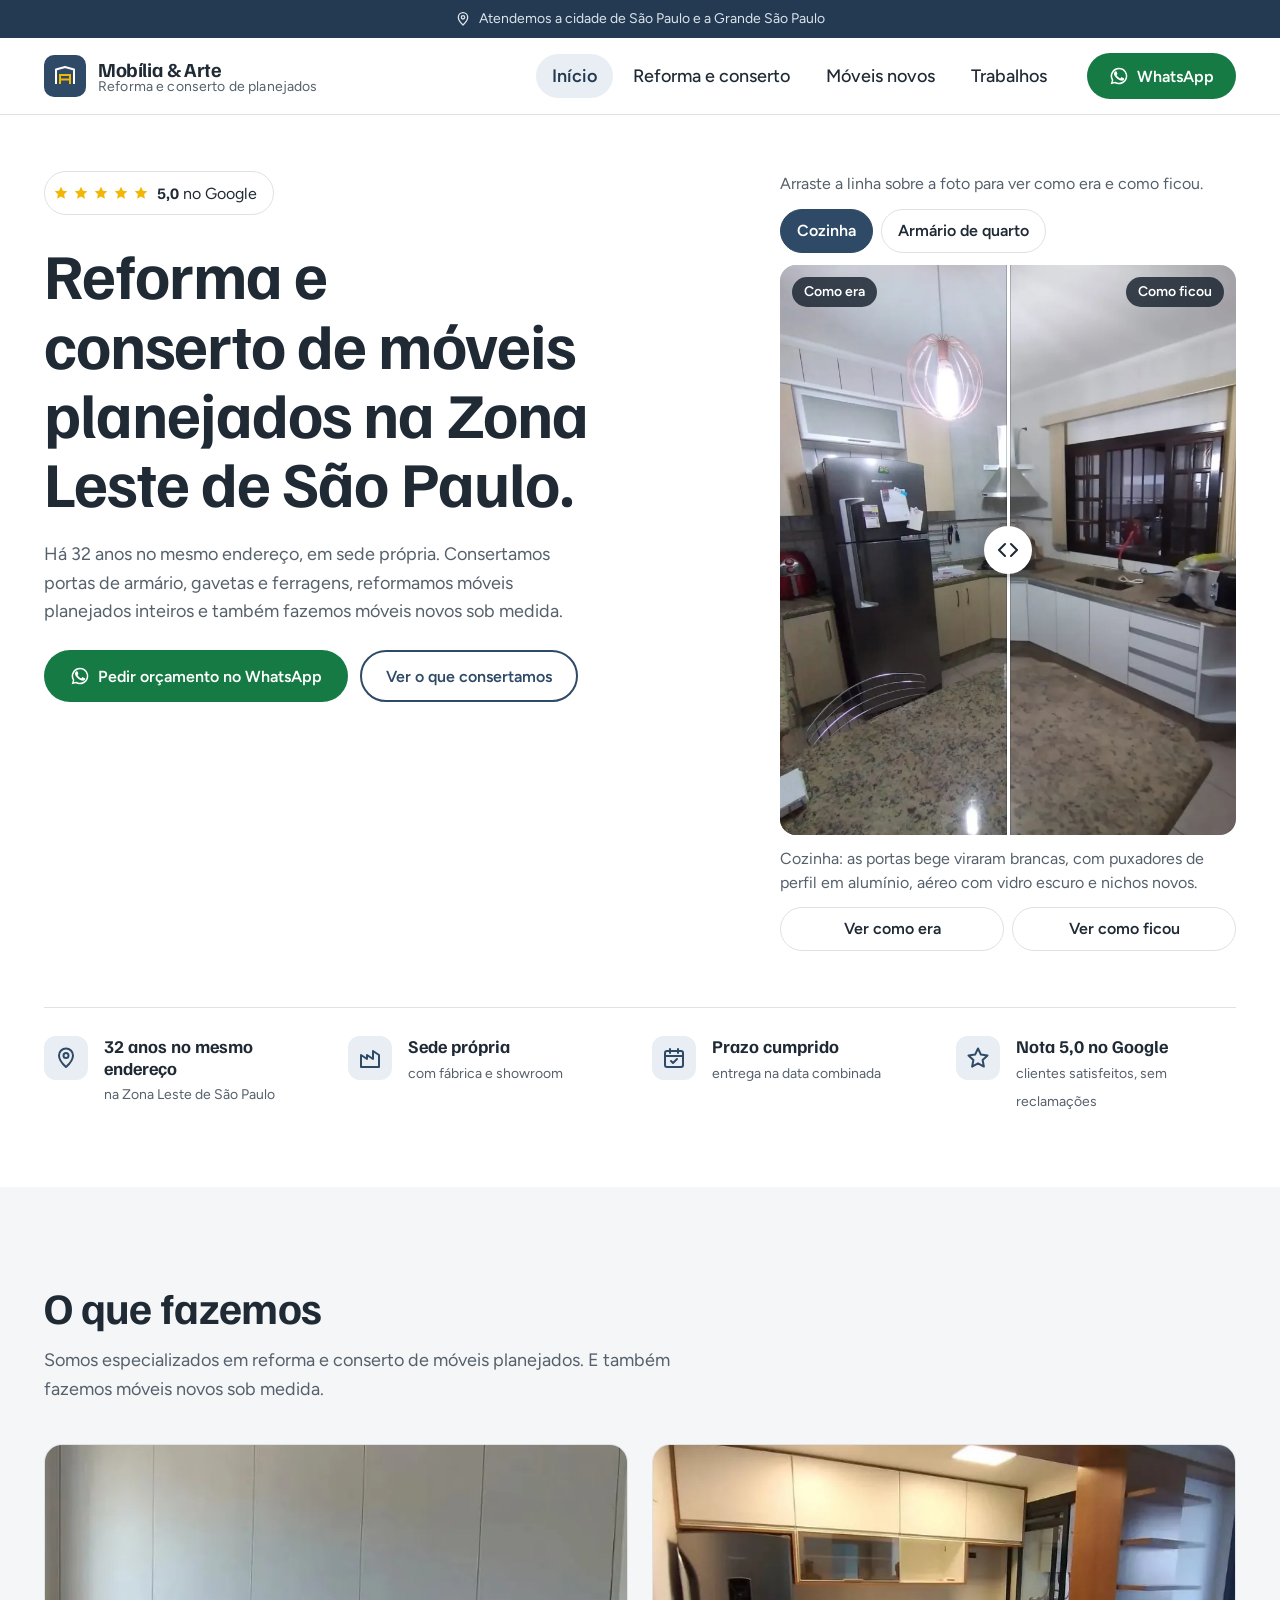
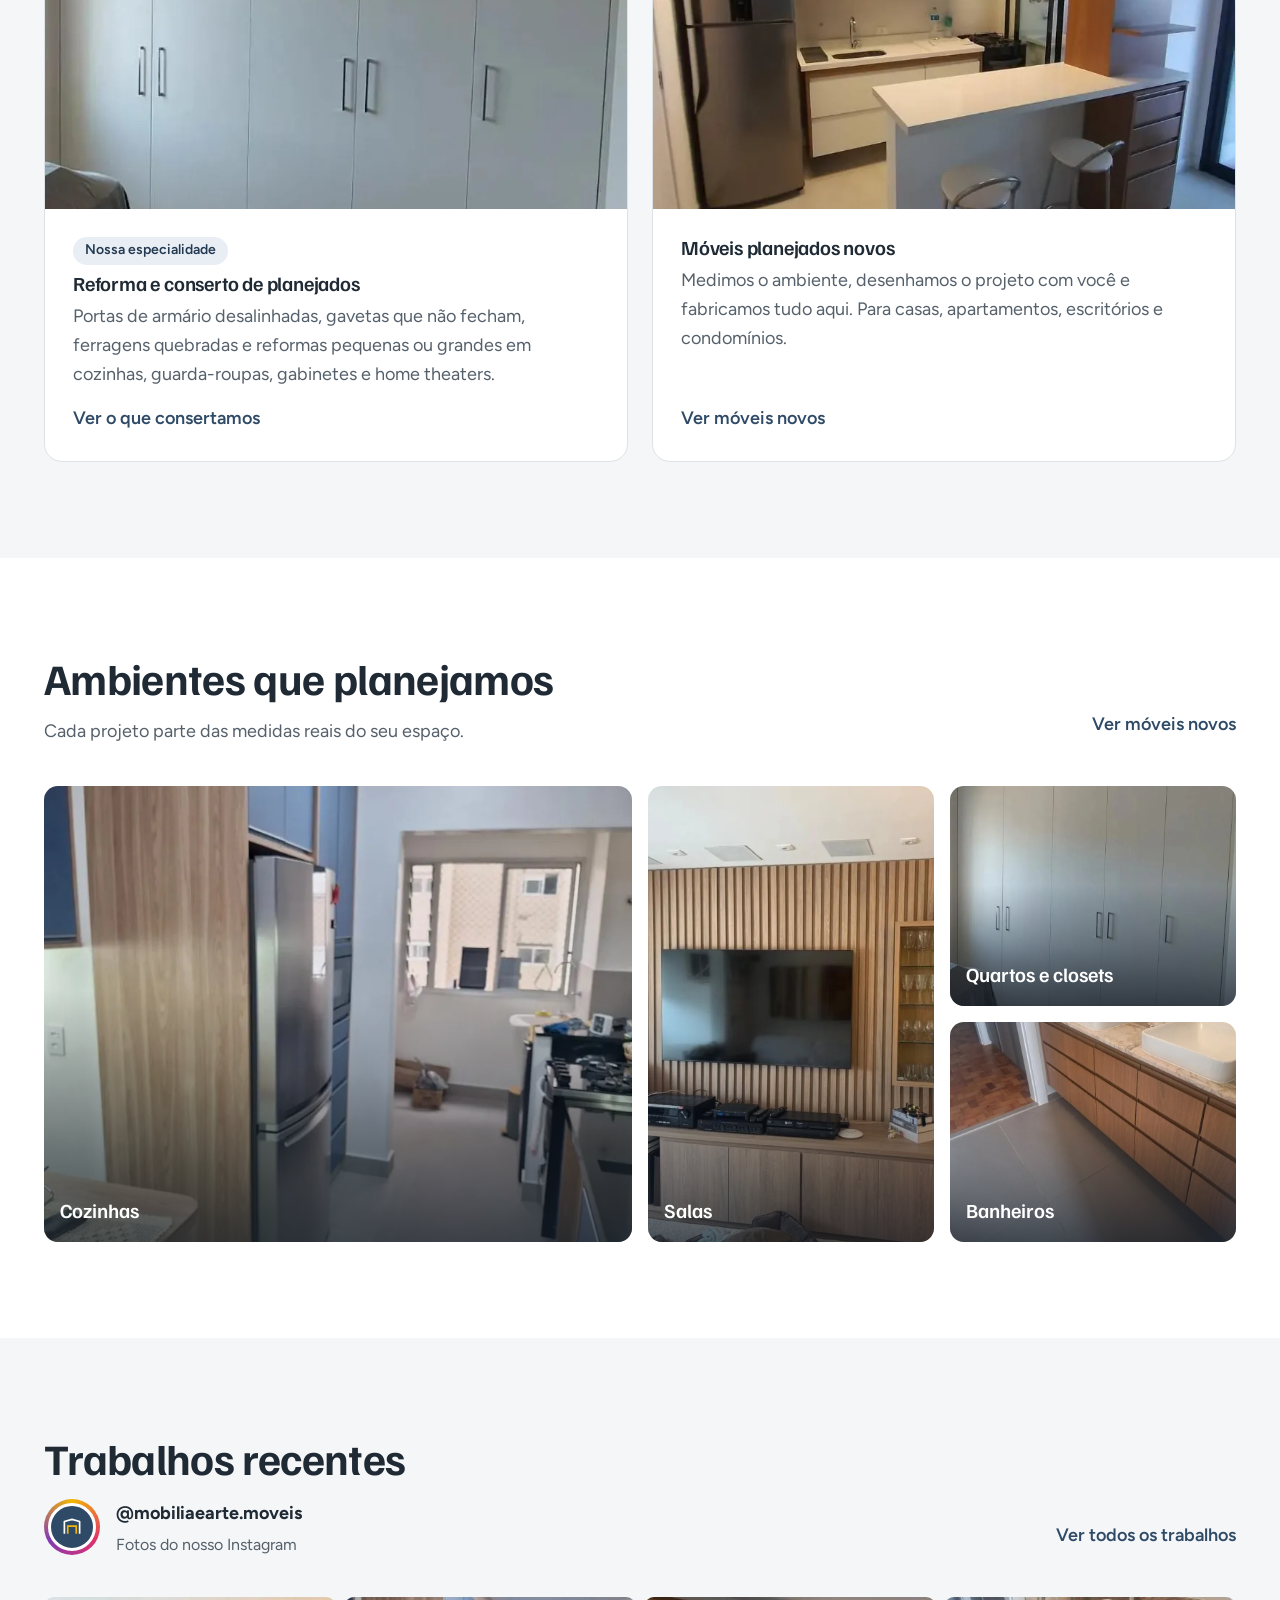
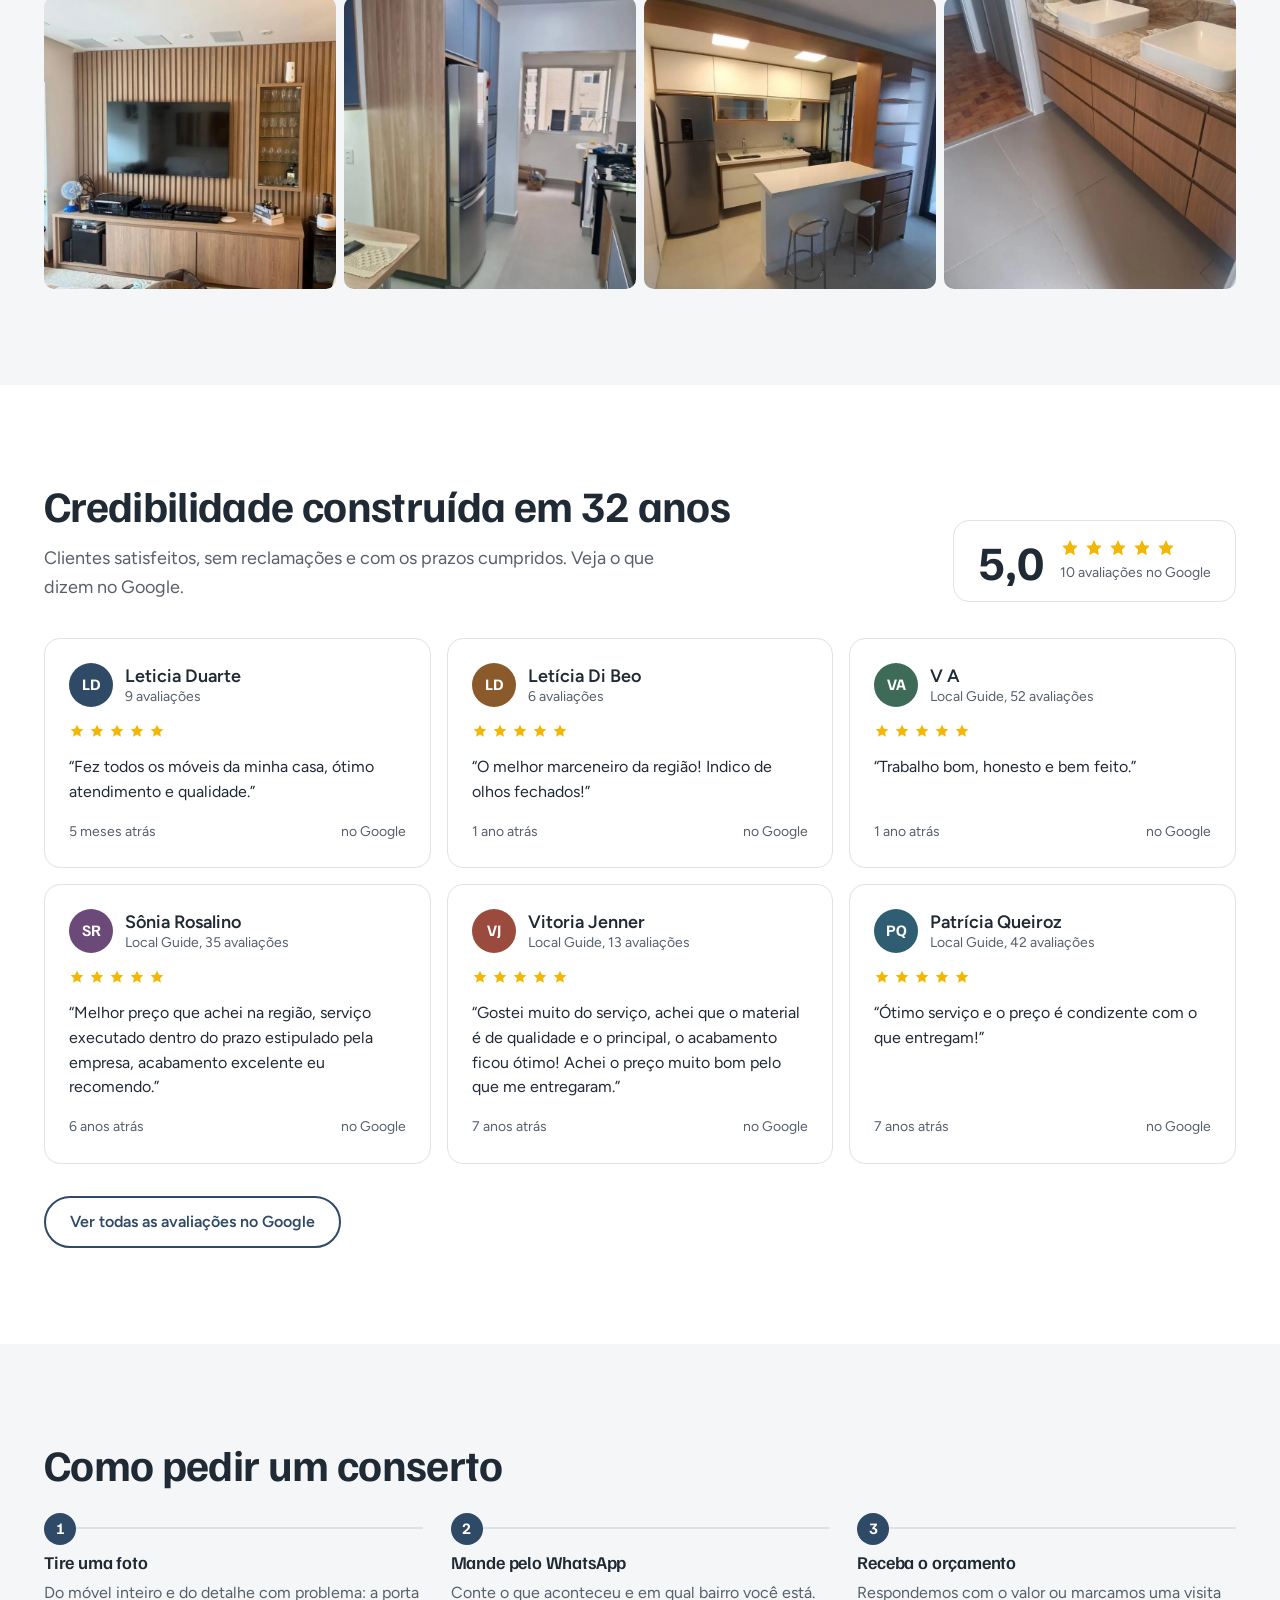
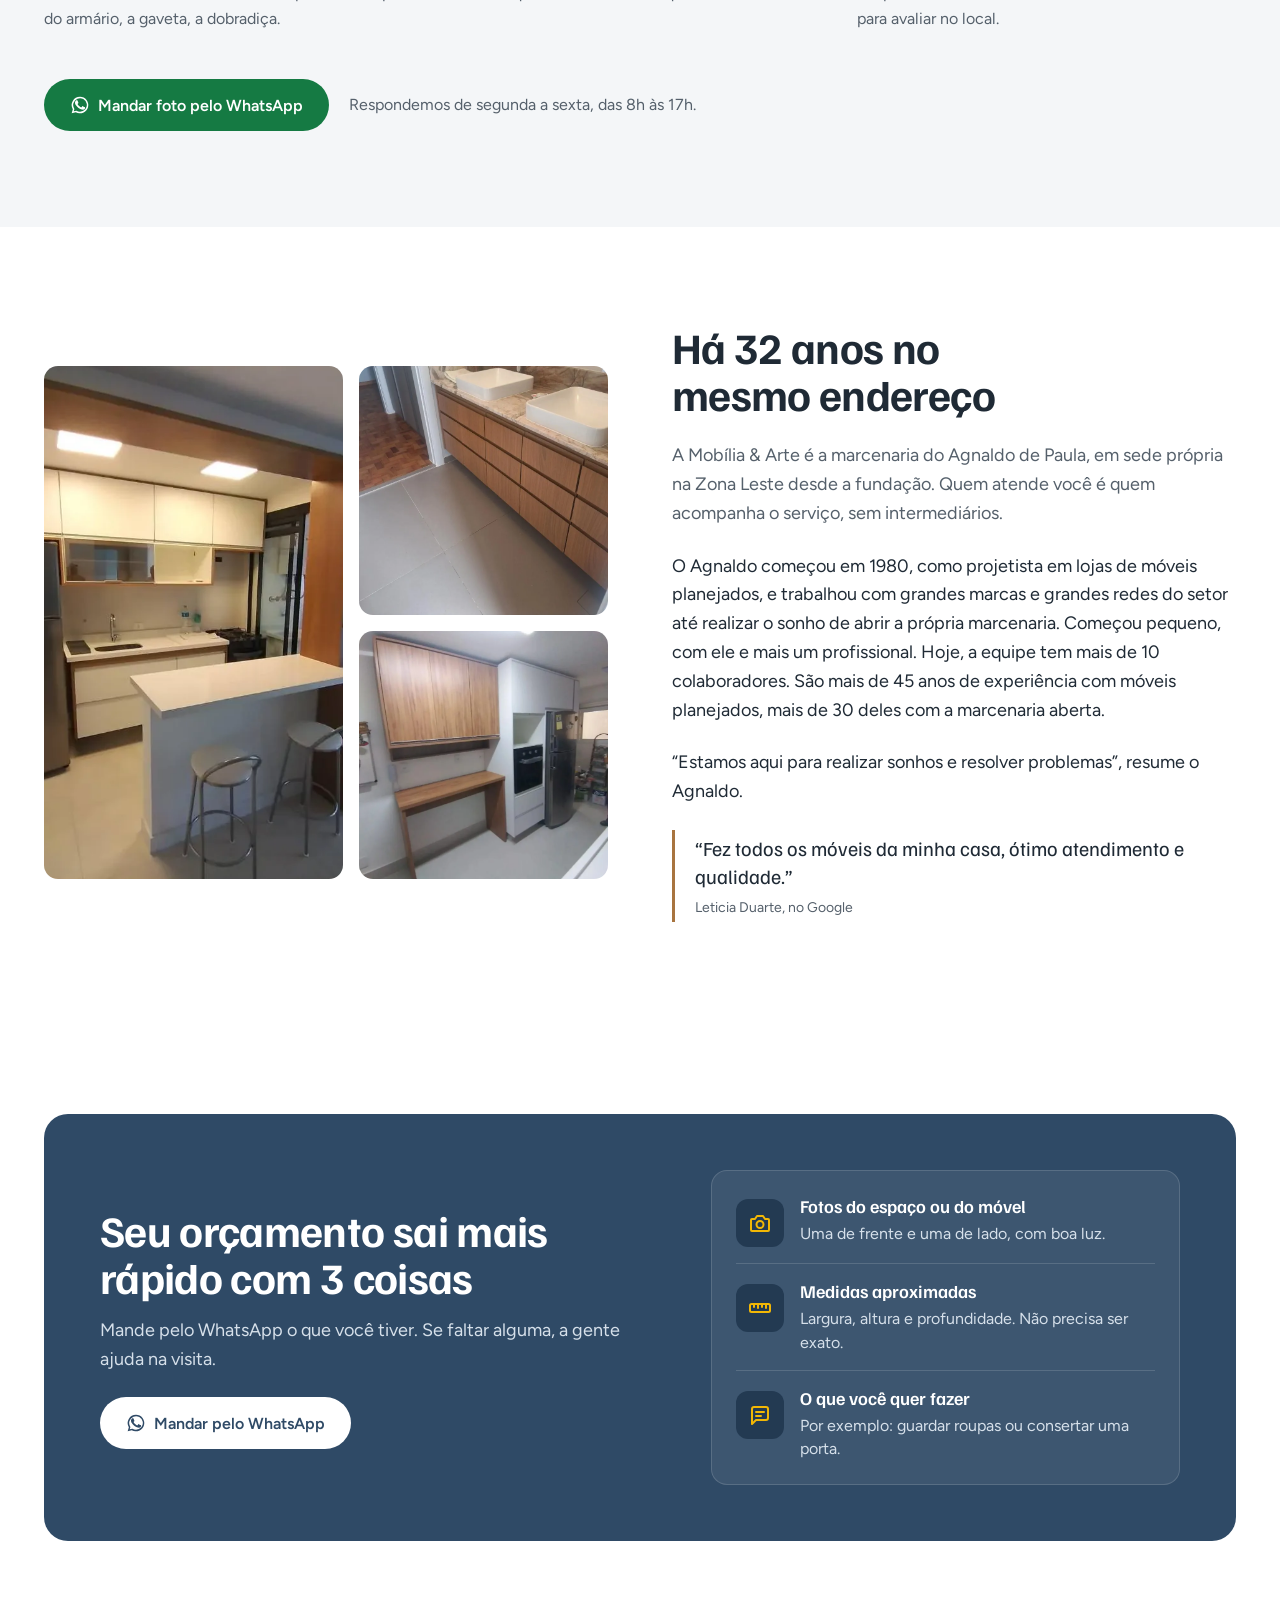
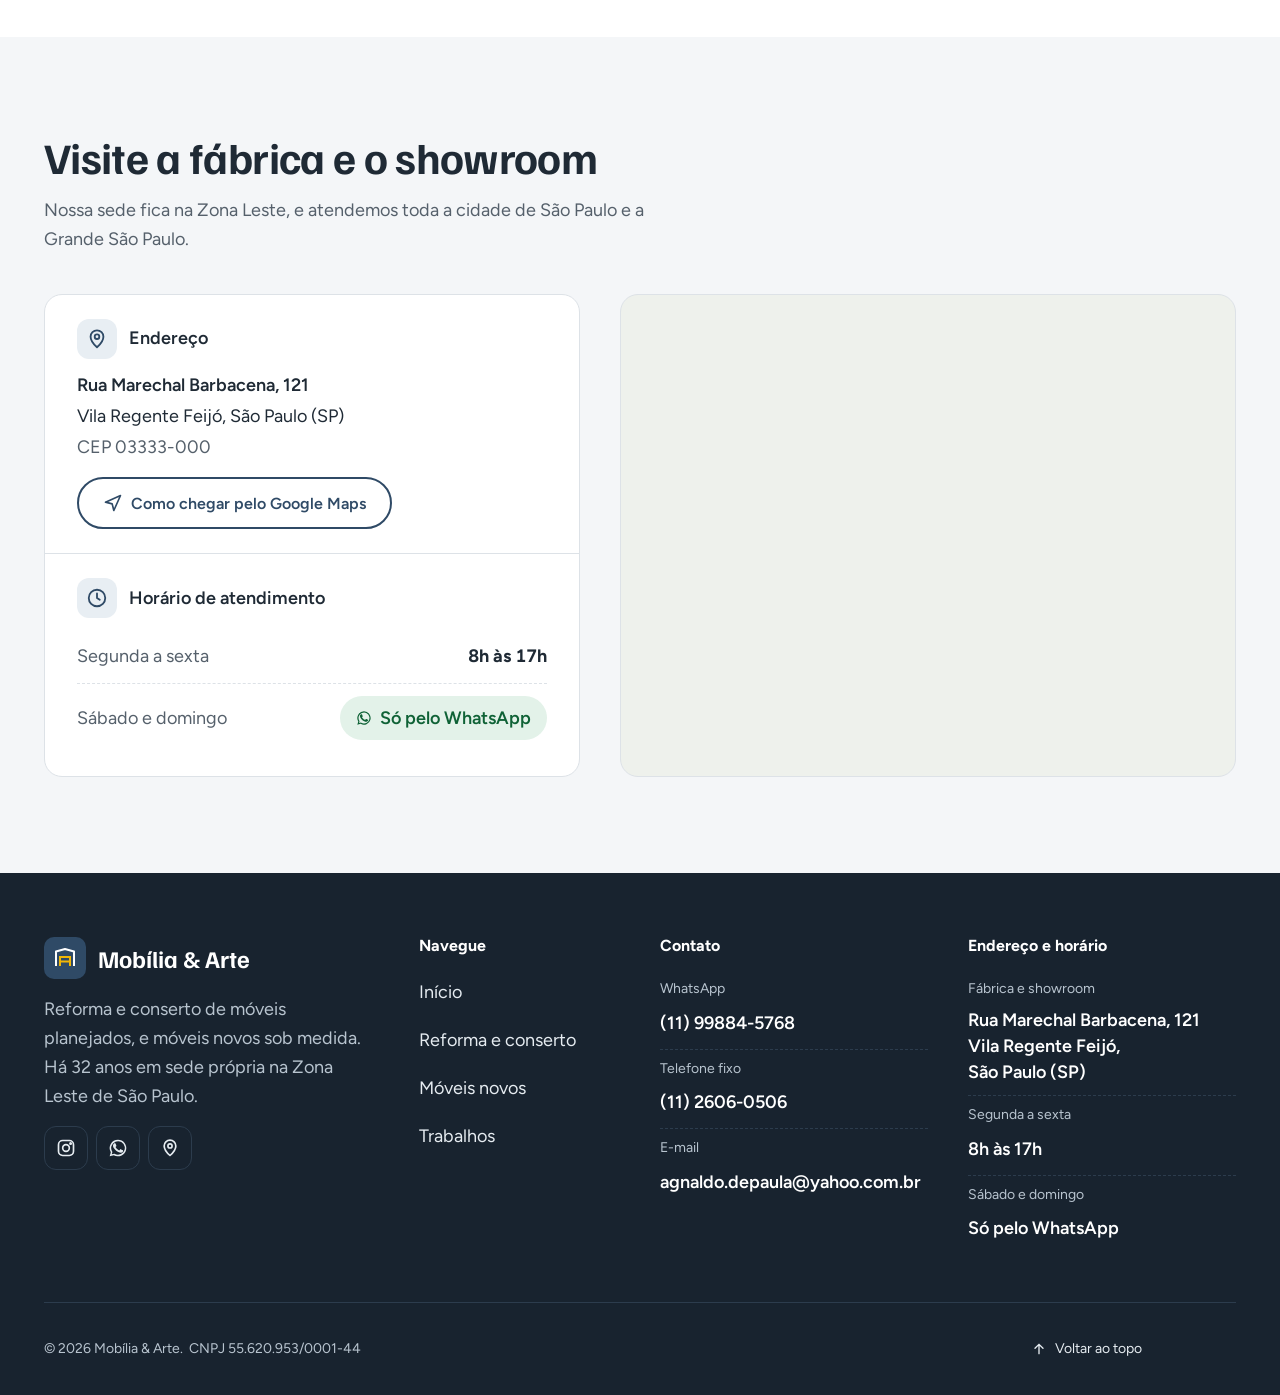
==== commit efc96659: "Trabalhos vira página própria em /trabalhos/ - Página nova com as 8 fotos do Instagram e o antes e d" ====
--- a/index.html
+++ b/index.html
@@ -98,7 +98,7 @@
         <li><a href="/" data-nav="inicio">Início</a></li>
         <li><a href="/reforma-e-conserto/" data-nav="reforma">Reforma e conserto</a></li>
         <li><a href="/moveis-novos/" data-nav="ambientes">Móveis novos</a></li>
-        <li><a href="/#trabalhos" data-nav="trabalhos">Trabalhos</a></li>
+        <li><a href="/trabalhos/" data-nav="trabalhos">Trabalhos</a></li>
       </ul>
     </nav>
     <div class="header-cta">
@@ -214,7 +214,7 @@
     </div>
   </section>
 
-  <section class="sec sec-nevoa" id="trabalhos">
+  <section class="sec sec-nevoa" id="trabalhos-recentes">
     <div class="wrap">
       <div class="sec-head">
         <div class="stack" style="gap:16px">
@@ -227,12 +227,9 @@
             </div>
           </div>
         </div>
-        <a class="btn btn-linha" href="https://www.instagram.com/mobiliaearte.moveis/">
-          <svg aria-hidden="true" width="20" height="20" viewBox="0 0 24 24" fill="none" stroke="currentColor" stroke-width="2"><rect x="3" y="3" width="18" height="18" rx="5"/><circle cx="12" cy="12" r="4"/><circle cx="17.5" cy="6.5" r=".8" fill="currentColor"/></svg>
-          Seguir no Instagram
-        </a>
-      </div>
-      <ul class="insta" id="insta"></ul>
+        <a class="link-seta" href="/trabalhos/">Ver todos os trabalhos</a>
+      </div>
+      <ul class="insta" id="insta" data-max="4"></ul>
     </div>
   </section>
 
@@ -362,7 +359,7 @@
           <li><a href="/">Início</a></li>
           <li><a href="/reforma-e-conserto/">Reforma e conserto</a></li>
           <li><a href="/moveis-novos/">Móveis novos</a></li>
-          <li><a href="/#trabalhos">Trabalhos</a></li>
+          <li><a href="/trabalhos/">Trabalhos</a></li>
         </ul>
       </nav>
       <div>
--- a/site.css
+++ b/site.css
@@ -205,6 +205,7 @@
 .rev header div{display:flex;flex-direction:column;line-height:1.25}
 .rev header strong{font-weight:600}
 .rev header span{font-size:.875rem;color:var(--cinza)}
+.rev header .av{color:#fff;font-size:1rem}
 .rev blockquote{margin:0;font-size:1rem;line-height:1.55}
 .rev .meta{display:flex;justify-content:space-between;align-items:center;margin-top:auto;font-size:.875rem;color:var(--cinza)}
 
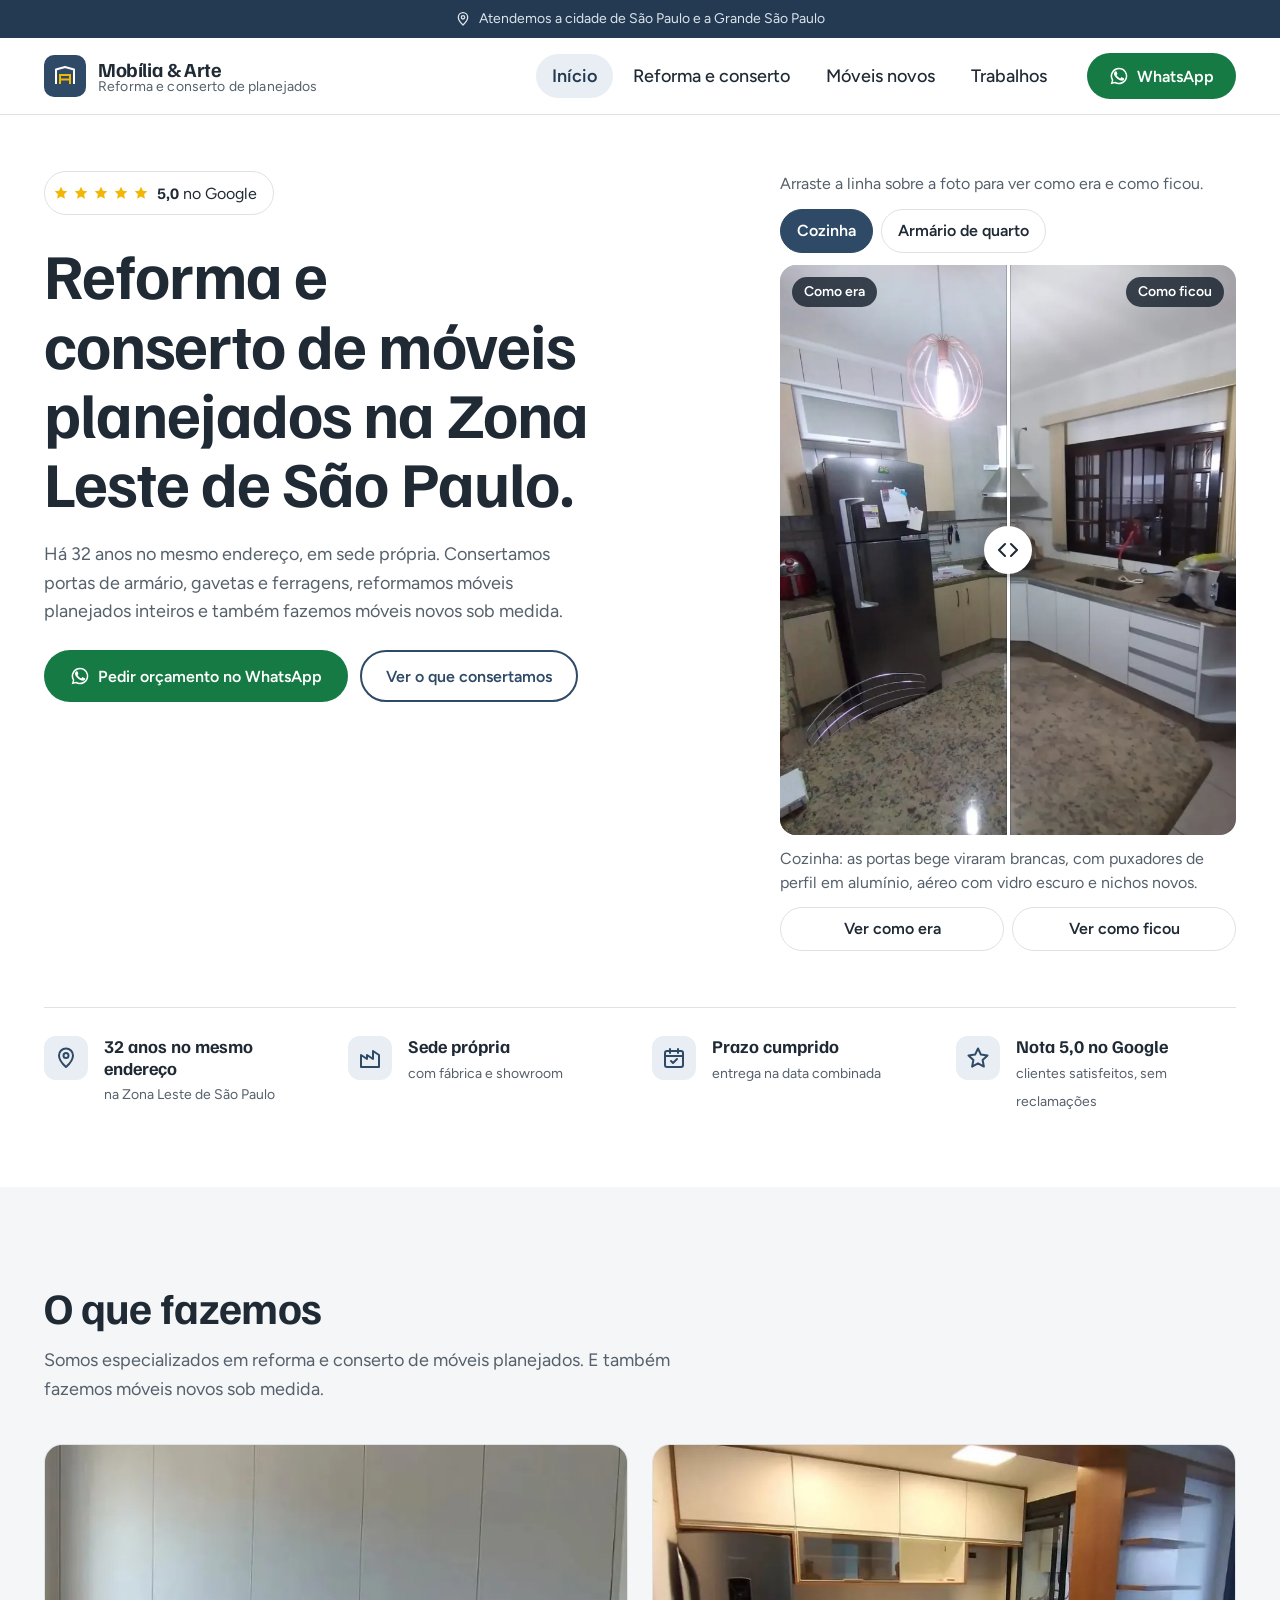
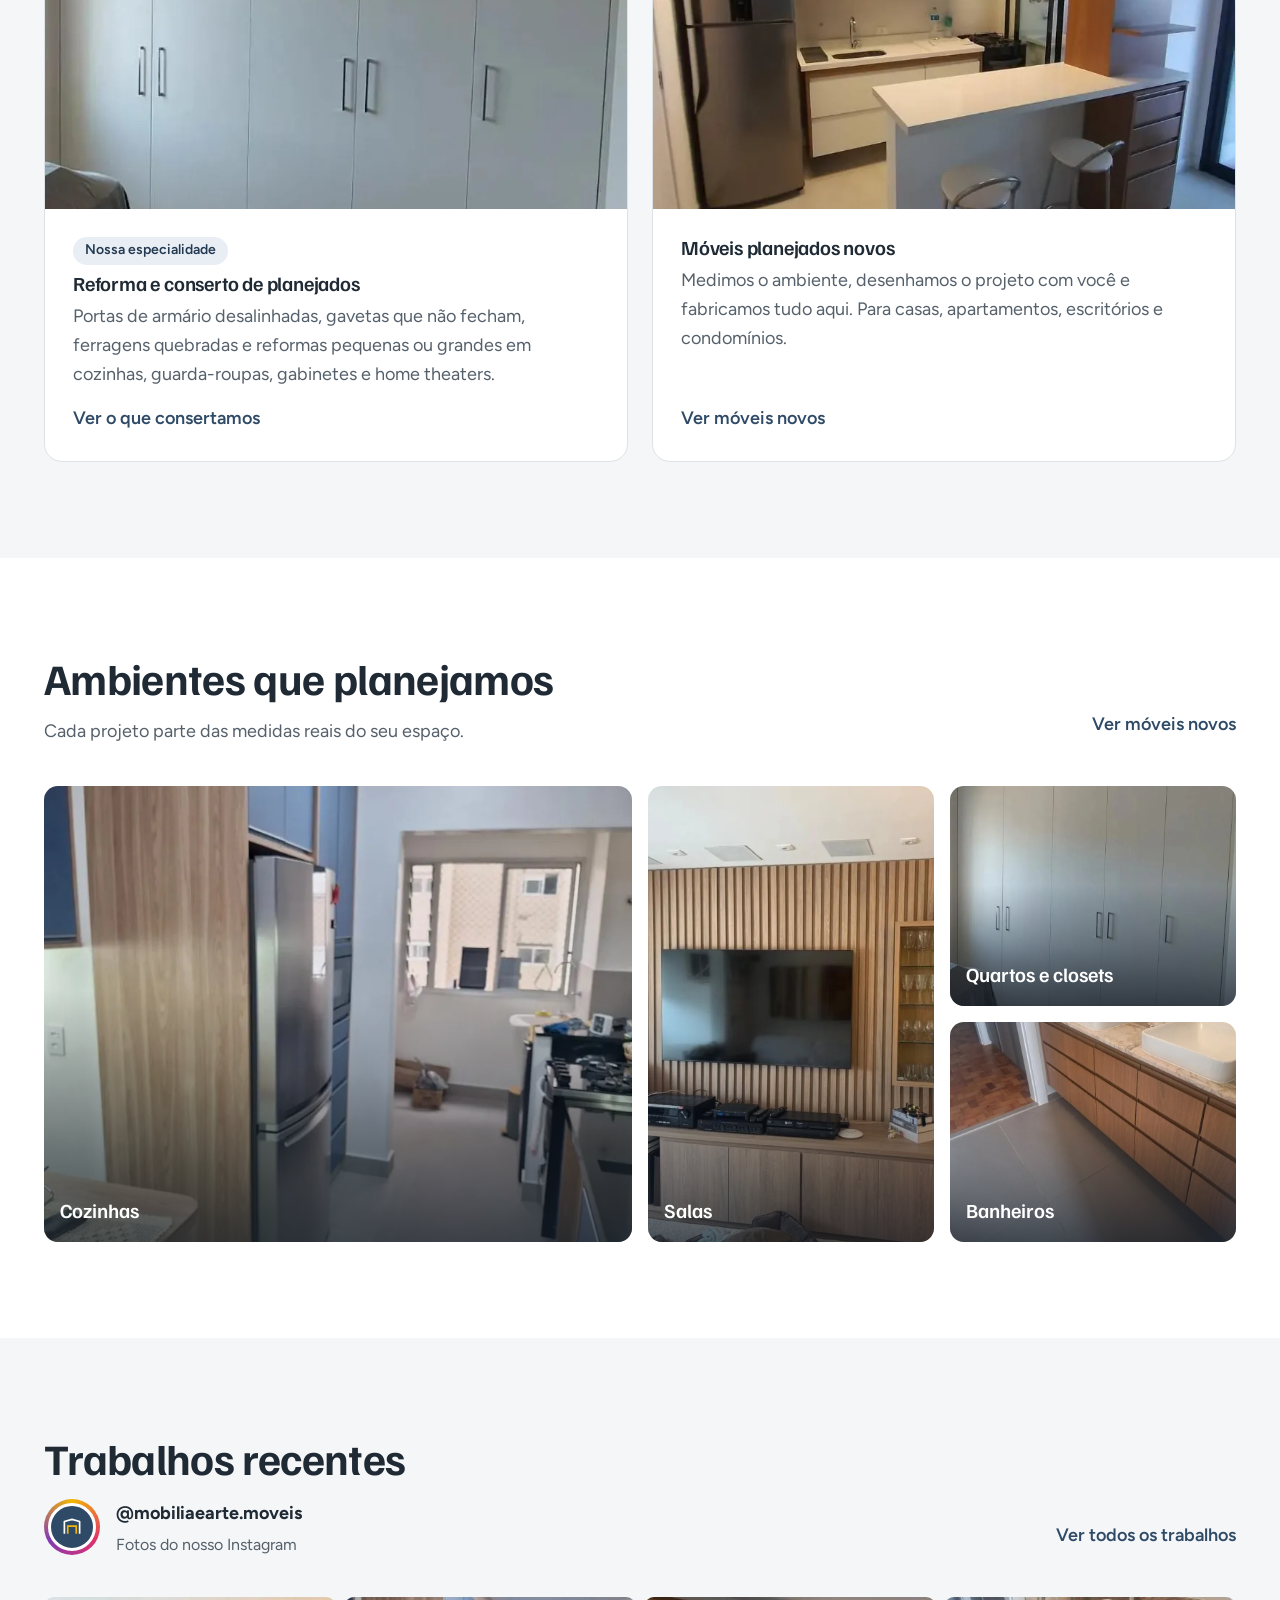
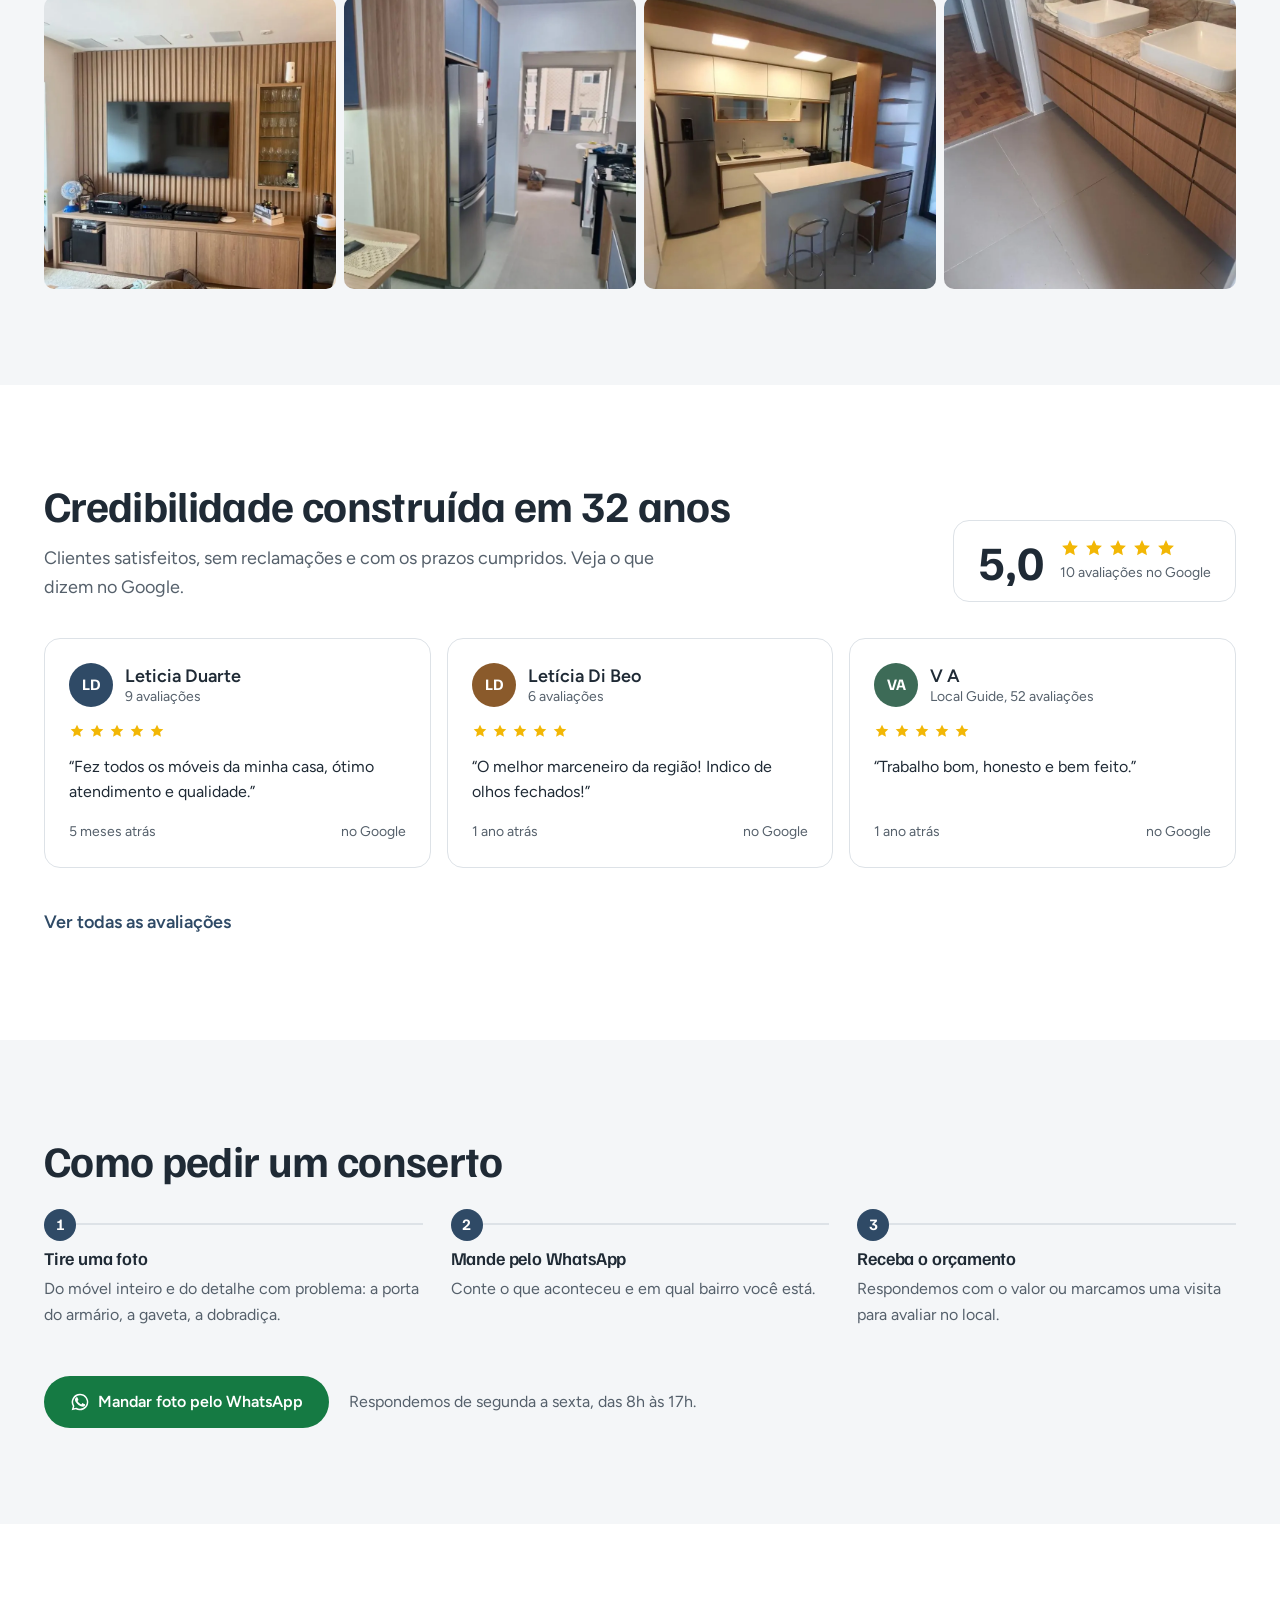
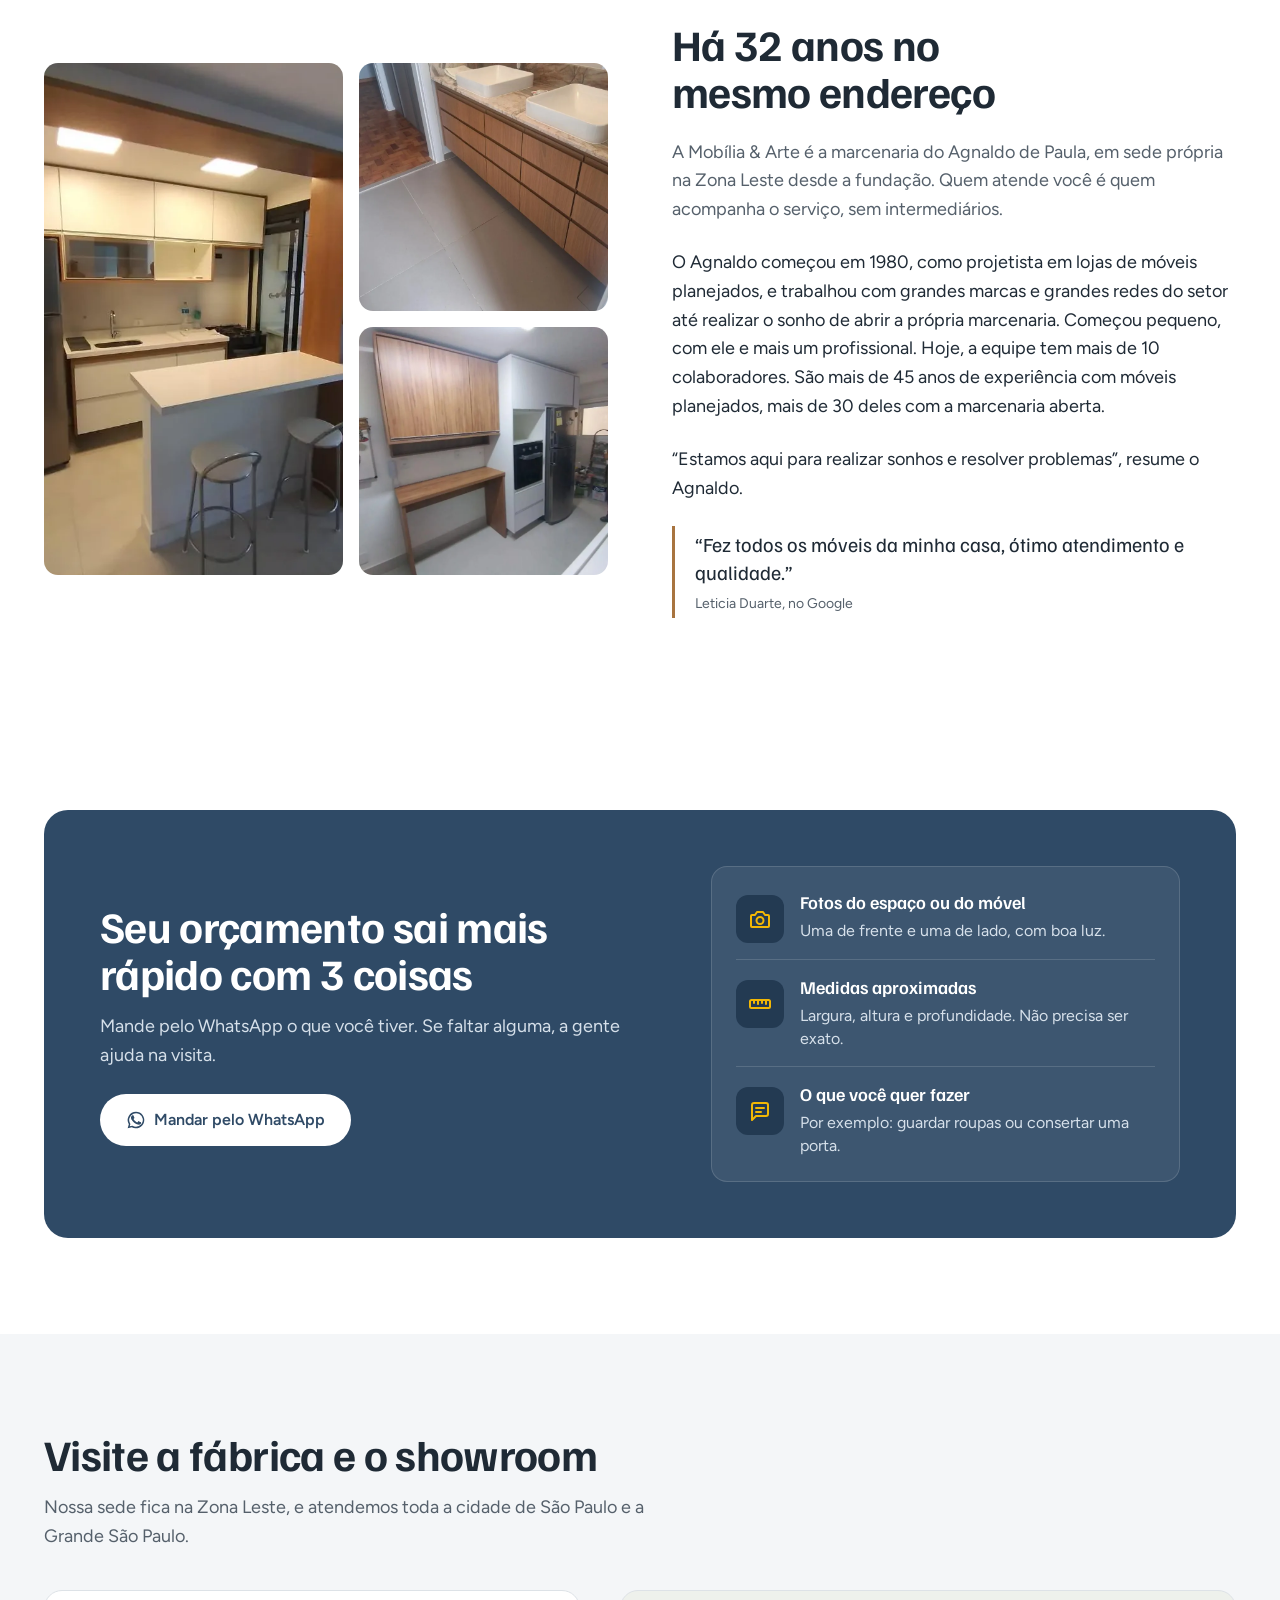
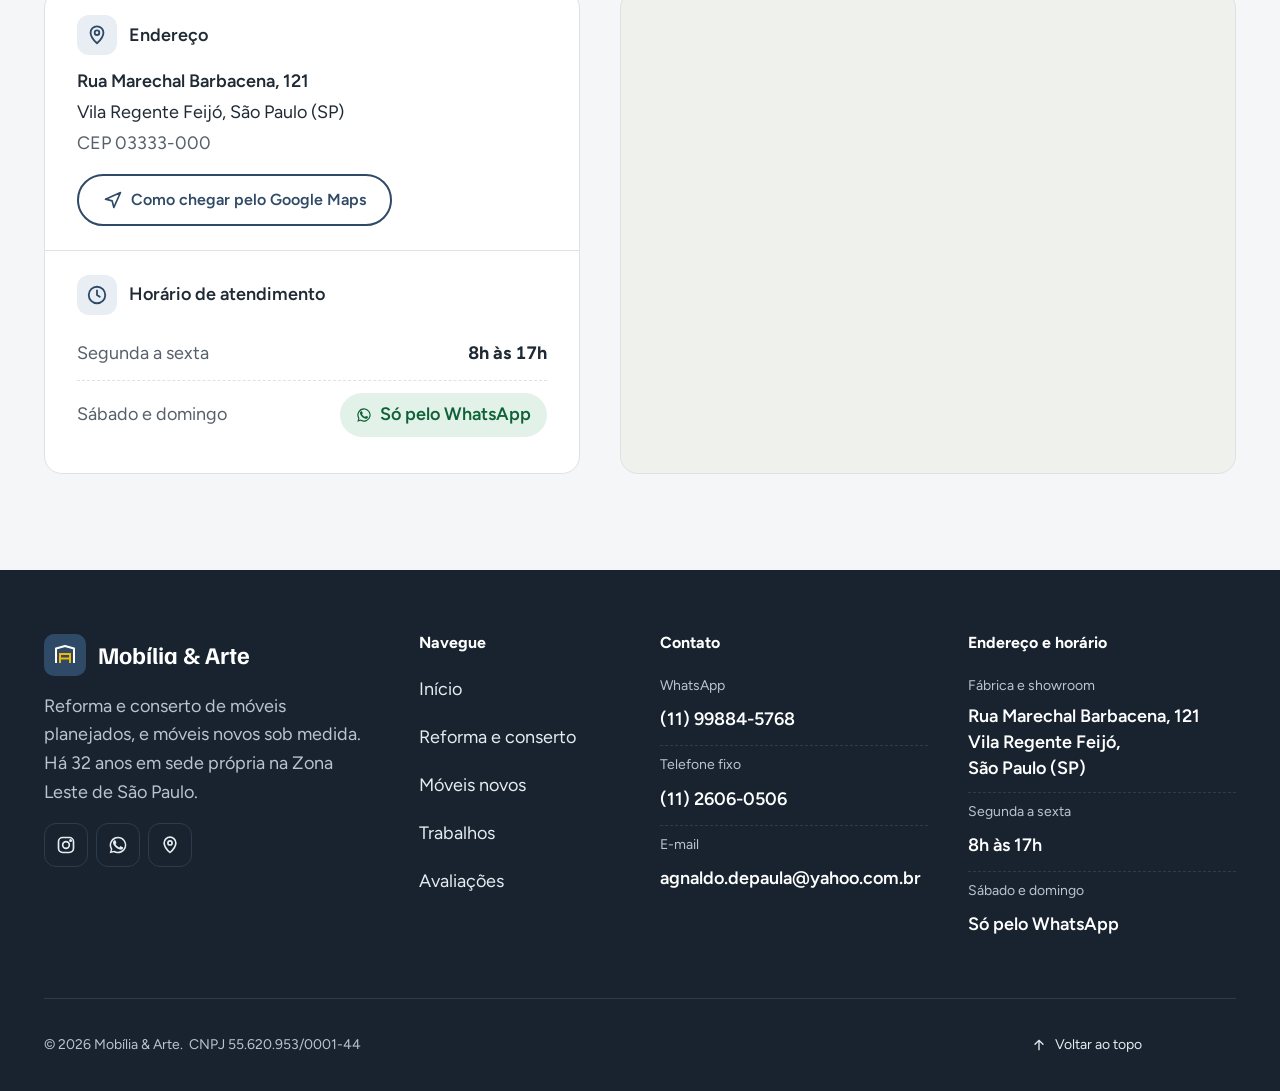
==== commit 8b3c3d3a: "Troca os links com # por páginas próprias - /avaliacoes/: todas as avaliações; a página inicial most" ====
--- a/index.html
+++ b/index.html
@@ -118,7 +118,7 @@
     <div class="wrap">
       <div class="hero-grid">
         <div class="hero-txt">
-          <a class="selo" href="/#avaliacoes">
+          <a class="selo" href="/avaliacoes/">
             <span class="stars" role="img" aria-label="5 de 5 estrelas" data-stars="16"></span>
             <span><b>5,0</b> no Google</span>
           </a>
@@ -206,10 +206,10 @@
         <a class="link-seta" href="/moveis-novos/">Ver móveis novos</a>
       </div>
       <div class="mosaico">
-        <a class="big" href="/moveis-novos/#cozinha"><img src="/img/cozinha-azul-corredor.webp" alt="" loading="lazy"><span>Cozinhas</span></a>
-        <a class="tall" href="/moveis-novos/#sala"><img src="/img/sala-painel-ripado.webp" alt="" loading="lazy"><span>Salas</span></a>
-        <a href="/moveis-novos/#quarto"><img src="/img/guarda-roupa-branco.webp" alt="" loading="lazy"><span>Quartos e closets</span></a>
-        <a href="/moveis-novos/#banheiro"><img src="/img/banheiro-gabinete.webp" alt="" loading="lazy"><span>Banheiros</span></a>
+        <a class="big" href="/moveis-novos/cozinha/"><img src="/img/cozinha-azul-corredor.webp" alt="" loading="lazy"><span>Cozinhas</span></a>
+        <a class="tall" href="/moveis-novos/sala/"><img src="/img/sala-painel-ripado.webp" alt="" loading="lazy"><span>Salas</span></a>
+        <a href="/moveis-novos/quarto-e-closet/"><img src="/img/guarda-roupa-branco.webp" alt="" loading="lazy"><span>Quartos e closets</span></a>
+        <a href="/moveis-novos/banheiro/"><img src="/img/banheiro-gabinete.webp" alt="" loading="lazy"><span>Banheiros</span></a>
       </div>
     </div>
   </section>
@@ -233,7 +233,7 @@
     </div>
   </section>
 
-  <section class="sec" id="avaliacoes">
+  <section class="sec" id="avaliacoes-inicio">
     <div class="wrap">
       <div class="rev-top">
         <div class="stack">
@@ -248,9 +248,9 @@
           </div>
         </div>
       </div>
-      <div class="reviews" id="reviews"></div>
+      <div class="reviews" id="reviews" data-max="3"></div>
       <div class="btns" style="margin-top:32px">
-        <a class="btn btn-linha" href="https://share.google/wnYTbPwgZkuoFRdhv">Ver todas as avaliações no Google</a>
+        <a class="link-seta" href="/avaliacoes/">Ver todas as avaliações</a>
       </div>
     </div>
   </section>
@@ -360,6 +360,7 @@
           <li><a href="/reforma-e-conserto/">Reforma e conserto</a></li>
           <li><a href="/moveis-novos/">Móveis novos</a></li>
           <li><a href="/trabalhos/">Trabalhos</a></li>
+          <li><a href="/avaliacoes/">Avaliações</a></li>
         </ul>
       </nav>
       <div>
--- a/site.css
+++ b/site.css
@@ -402,3 +402,16 @@
 .cta-linha{display:flex;flex-wrap:wrap;align-items:center;gap:12px 20px;margin-top:var(--e7)}
 .cta-linha p{margin:0;font-size:1rem}
 @media (max-width:600px){.cta-linha .btn{flex:1 1 100%}}
+
+/* ---------- ambientes: cards (Móveis novos) e página de cada ambiente ---------- */
+.amb-cards{list-style:none;margin:0;padding:0;display:grid;grid-template-columns:repeat(3,minmax(0,1fr));gap:20px}
+@media (max-width:1024px){.amb-cards{grid-template-columns:repeat(2,minmax(0,1fr))}}
+@media (max-width:600px){.amb-cards{grid-template-columns:1fr}}
+.amb-cards a{display:flex;flex-direction:column;height:100%;border:1px solid var(--linha);border-radius:14px;overflow:hidden;background:#fff;color:var(--tinta);text-decoration:none}
+.amb-cards a:hover{border-color:var(--azul)}
+.amb-cards img{width:100%;aspect-ratio:4/3;object-fit:cover}
+.amb-card-txt{display:flex;flex-direction:column;gap:6px;padding:20px}
+.amb-card-txt strong{font-family:var(--titulo);font-size:1.25rem;font-weight:600}
+.amb-card-txt span{color:var(--cinza);line-height:1.5}
+.chips-nav a[aria-current="page"]{background:var(--azul);border-color:var(--azul);color:#fff}
+.amb-unico{border-bottom:0}
